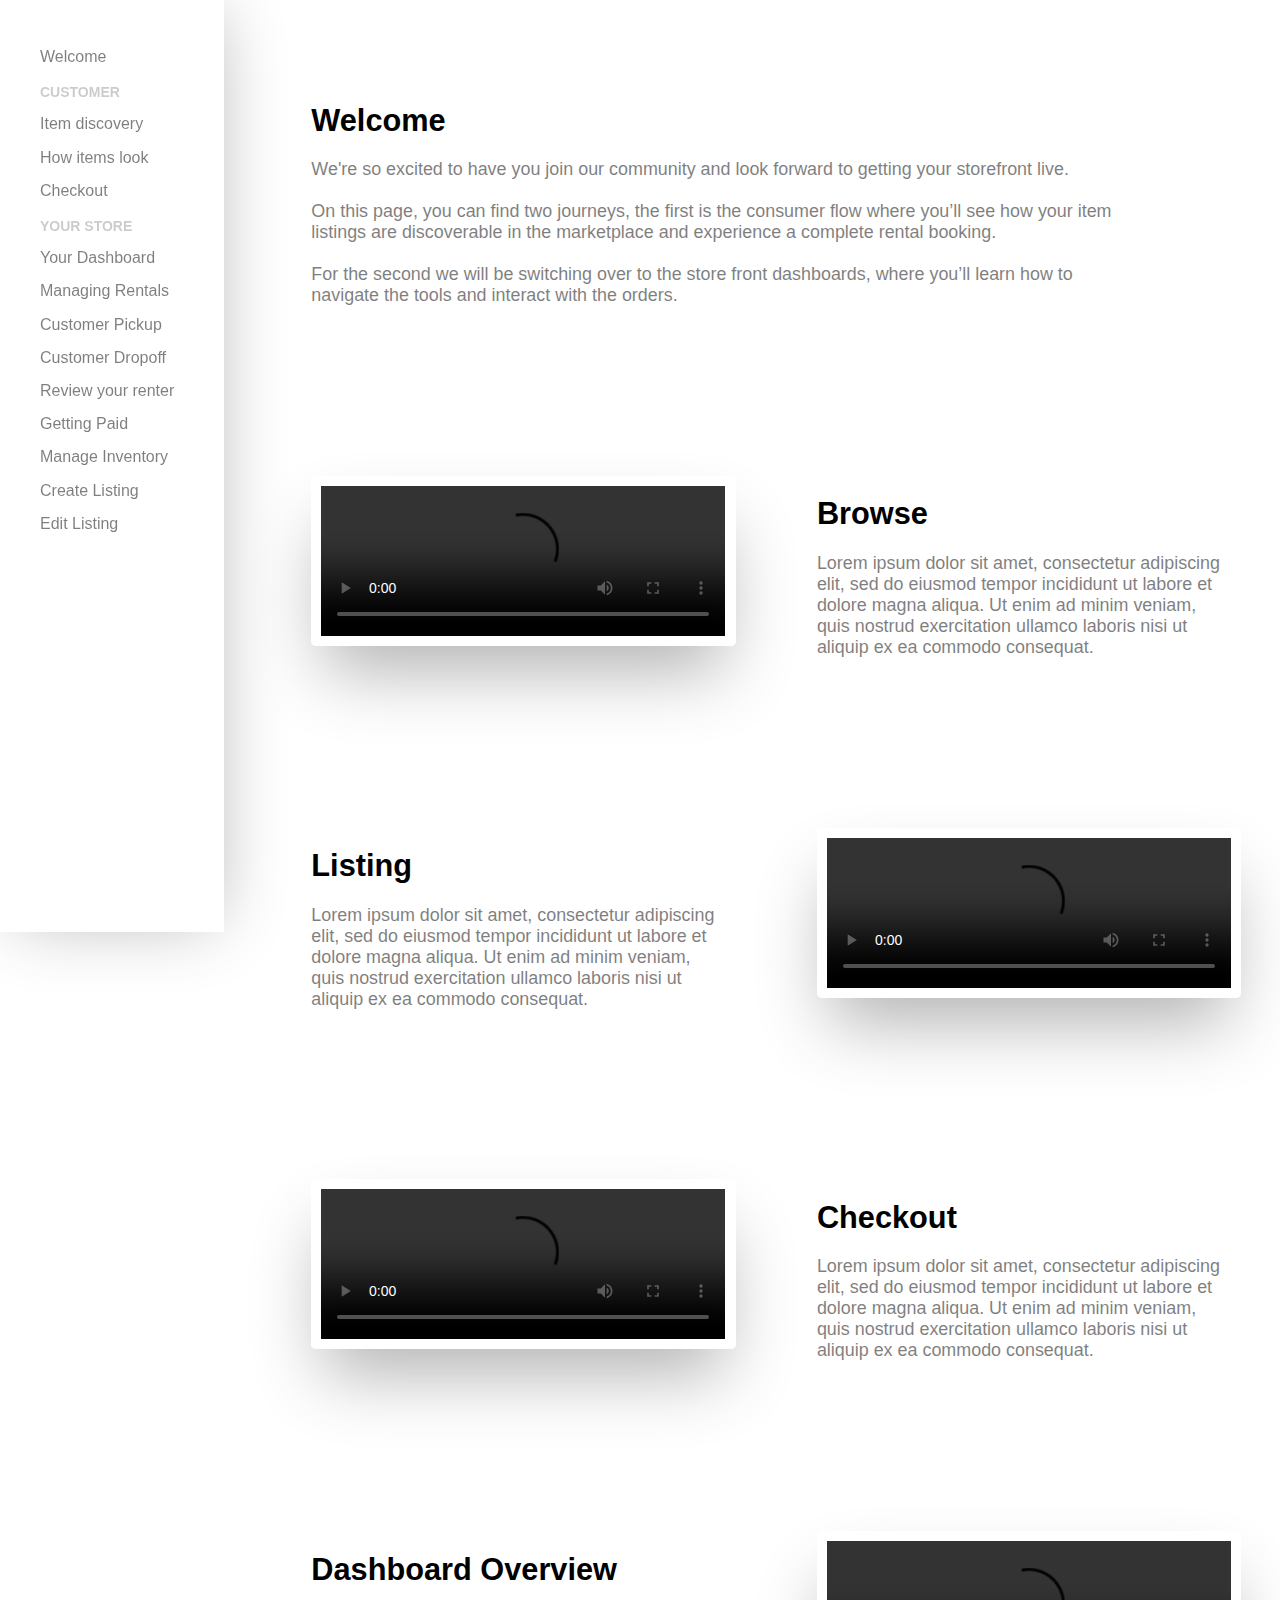
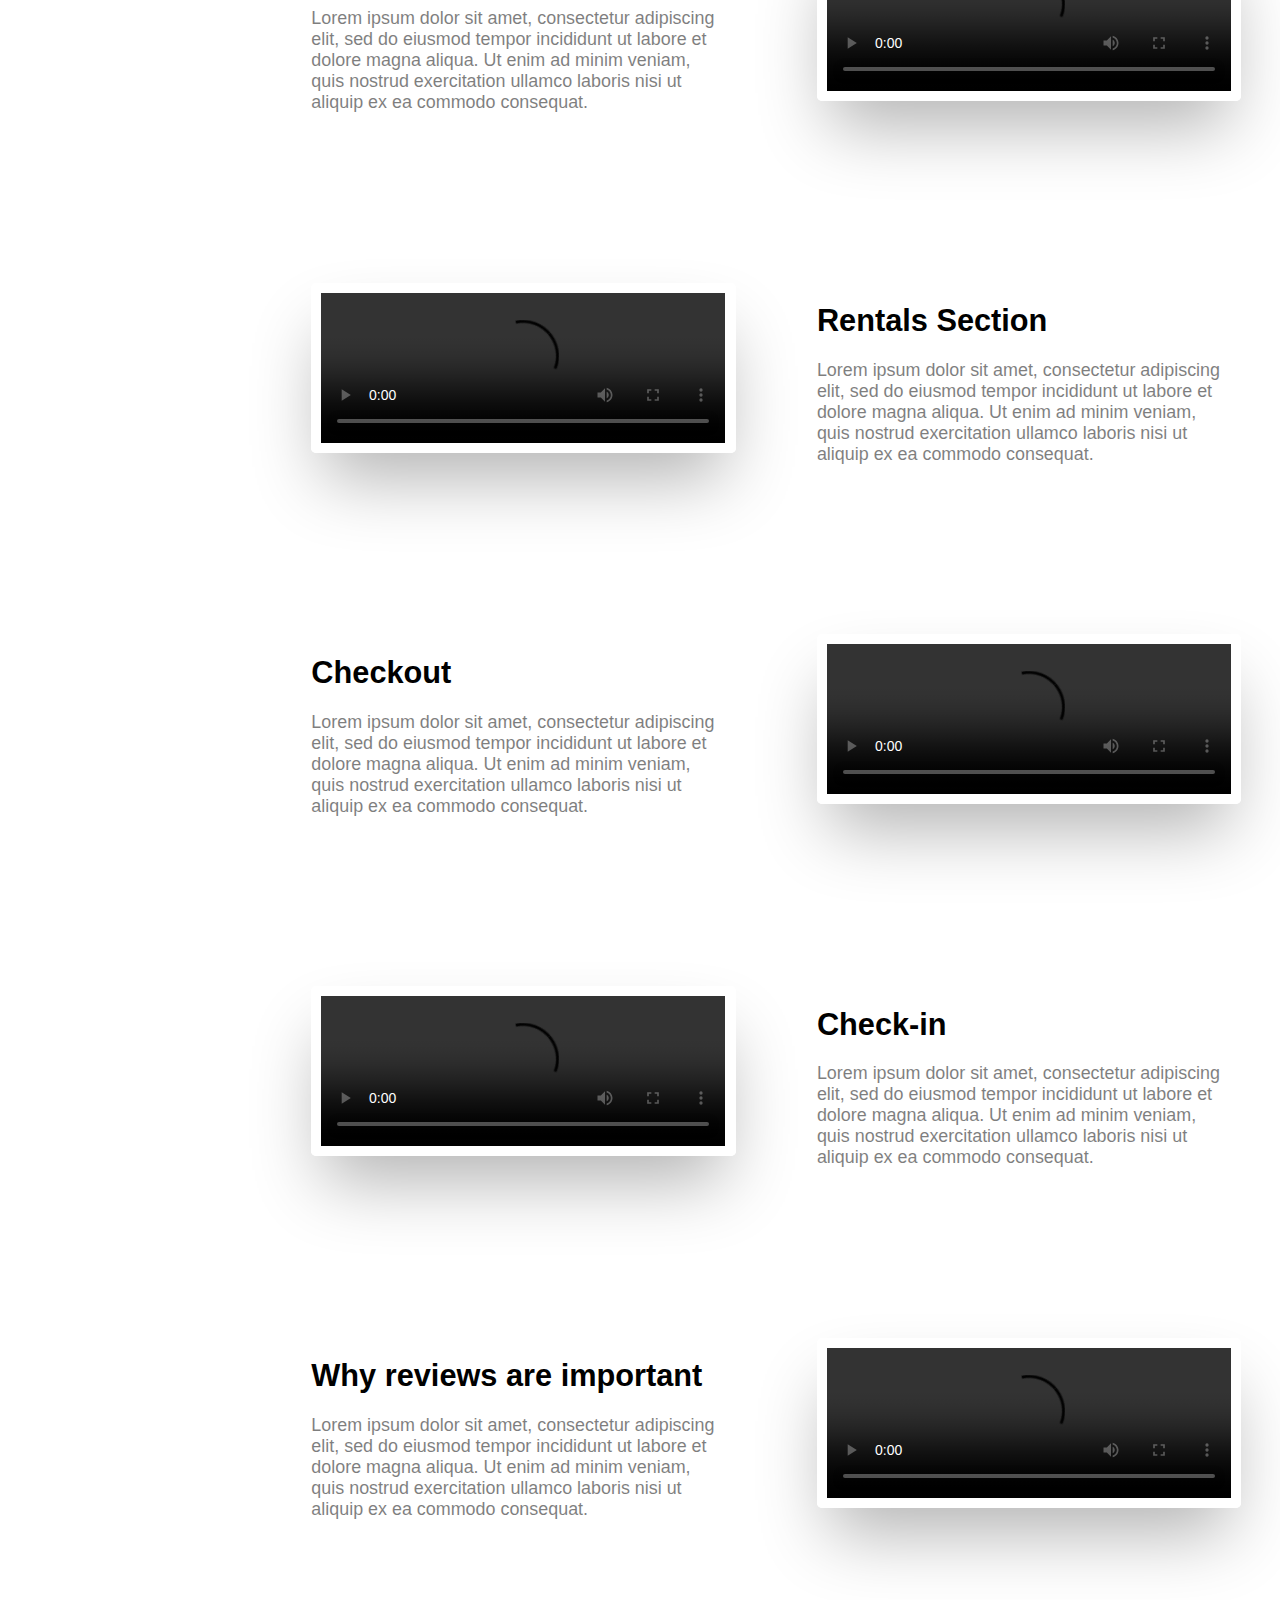
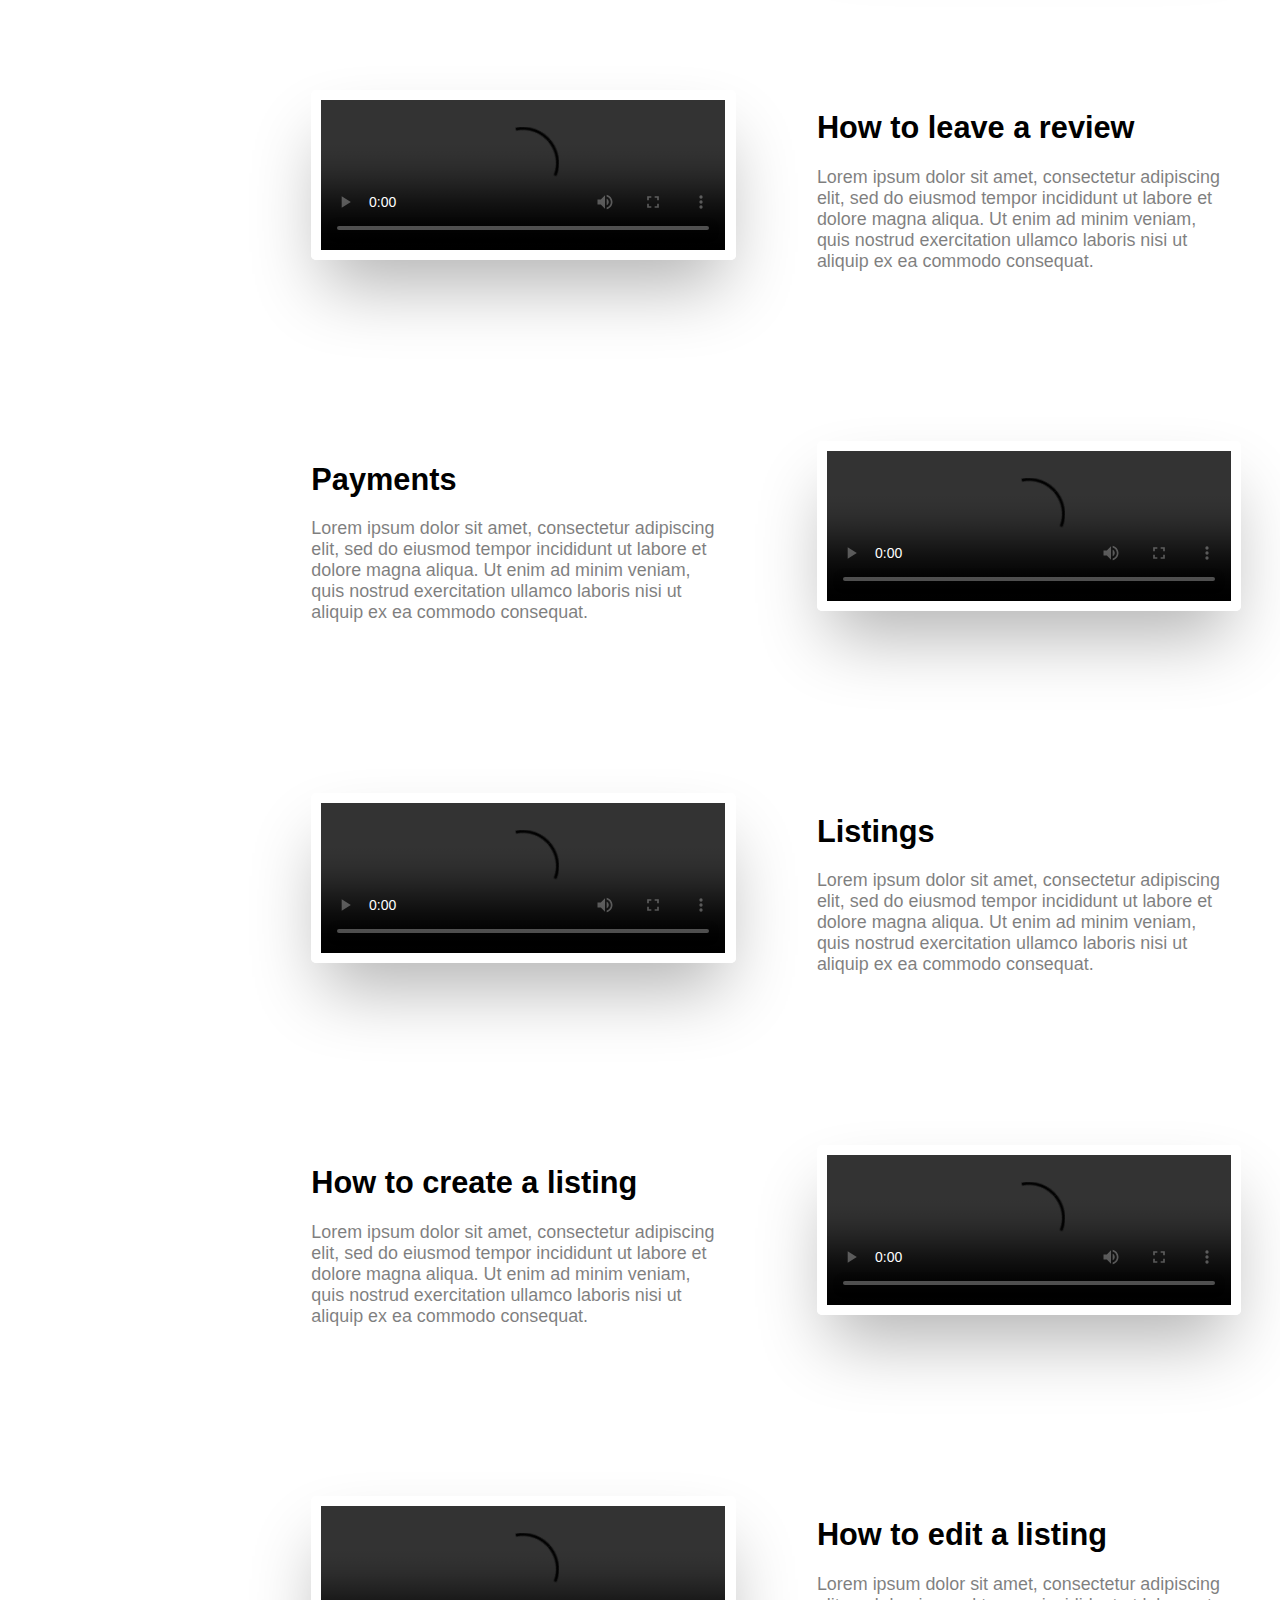
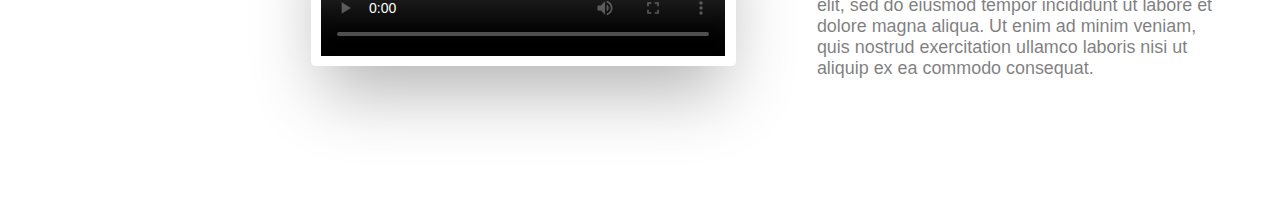
==== index.html @ 2ba0d27d "added welcome page" ====
<!DOCTYPE html>
<html lang="en">

  <head>
    <meta charset="utf-8" />
    <title>Store Front Tutorial</title>
    <link rel="shortcut icon" href="https://raw.githubusercontent.com/vdthatte/embed-styles/master/logo.png" />
    <link rel="stylesheet" type="text/css" href="index.css" />
    <meta
      name="viewport"
      content="width=device-width, initial-scale=1, shrink-to-fit=no"
    />
   </head>

   <body>
<!--       <div class="header">      
        <div className="logoDiv">
          <center>
          <svg width="32" height="32" xmlns="http://www.w3.org/2000/svg">
            <path d="M30.291 8.8l.005.01C31.471 11.032 32 13.303 32 16c0 8.836-7.163 16-16 16S0 24.836 0 16 7.163 0 16 0c2.896 0 5.097.487 7.425 1.825a1.307 1.307 0 1 1-1.027 2.403c-.001.003.027.01.026.012A13.447 13.447 0 0 0 16 2.612C8.606 2.612 2.612 8.606 2.612 16S8.606 29.388 16 29.388 29.388 23.394 29.388 16c0-2.144-.5-4.153-1.395-5.95l-.007-.015a1.308 1.308 0 0 1 2.26-1.31c.013.026.03.048.045.075zm-6.605-.15c.346.346.313.852.313 1.283v12.785c0 .077-.008.152-.022.225l-.004.028a1.272 1.272 0 0 1-.157.4 1.292 1.292 0 0 1-.148.2c-.015.018-.027.037-.044.054-.016.017-.036.029-.053.044a1.289 1.289 0 0 1-.601.305l-.028.004a1.291 1.291 0 0 1-.226.022h-.001a1.28 1.28 0 0 1-.233-.022l-.016-.003a1.261 1.261 0 0 1-.21-.062l-.034-.012a1.271 1.271 0 0 1-.182-.096c-.016-.01-.032-.018-.047-.029a1.296 1.296 0 0 1-.161-.131c-.008-.008-.016-.012-.024-.02l-11.24-11.24v9.994c0 .707-.577 1.285-1.284 1.285A1.288 1.288 0 0 1 8 22.379V9.281c0-.076.008-.151.021-.224l.005-.028a1.254 1.254 0 0 1 .157-.4 1.233 1.233 0 0 1 .147-.2c.016-.018.028-.037.045-.054.016-.017.036-.029.053-.044a1.353 1.353 0 0 1 .34-.22c.022-.011.046-.02.07-.029a1.29 1.29 0 0 1 .191-.056l.028-.004a1.258 1.258 0 0 1 .46 0l.016.003c.073.014.143.036.21.062l.034.012c.064.027.124.06.182.096l.047.028a1.3 1.3 0 0 1 .161.132c.008.008.016.012.024.02l5.977 5.977 5.701-5.703c.5-.499 1.317-.499 1.817 0zm4.047-3.05a1.333 1.333 0 1 1-2.666 0 1.333 1.333 0 0 1 2.666 0zm-6.4 14.133V12.8l-3.2 3.467 3.2 3.466z" fill="#32393D" fill-rule="evenodd"></path>
          </svg>
          </center>
        </div>
      </div> -->
      <div class="tutorial">
      <div class="right-section">

        <section id="0">
          <div class="flex-grid">
            <div class="col1">
              <h1 class="heading-2">Welcome</h1>
              <p class="paragraph-1">
                We're so excited to have you join our community and look forward to getting your storefront live.<br/><br/>

                On this page, you can find two journeys, the first is the consumer flow where you’ll see how your item listings are discoverable in the marketplace and experience a complete rental booking.<br/><br/>

                For the second we will be switching over to the store front dashboards, where you’ll learn how to navigate the tools and interact with the orders.
              </p>
            </div>
          </div>
        </section>
    
        <section id="1">
          <div class="flex-grid">
            <div class="col">
              <video width="400" class="video" controls="">
                <source src="v2/Browse.mp4" type="video/mp4" play>
                Your browser does not support HTML5 video.
              </video>
            </div>
            <div class="col">
              <h1 class="heading-2">Browse</h1>
              <p class="paragraph-1">Lorem ipsum dolor sit amet, consectetur adipiscing elit, sed do eiusmod tempor incididunt ut labore et dolore magna aliqua. Ut enim ad minim veniam, quis nostrud exercitation ullamco laboris nisi ut aliquip ex ea commodo consequat. </p>
            </div>
          </div>
        </section>


        <section id="2">
        <div class="flex-grid">
          <div class="col">
            <h1 class="heading-2">Listing</h1>
            <p class="paragraph-1">Lorem ipsum dolor sit amet, consectetur adipiscing elit, sed do eiusmod tempor incididunt ut labore et dolore magna aliqua. Ut enim ad minim veniam, quis nostrud exercitation ullamco laboris nisi ut aliquip ex ea commodo consequat. </p>
          </div>
          <div class="col">
            <video width="400" class="video" controls="">
              <source src="v2/Listing(Consumer).mp4" type="video/mp4" play>
              Your browser does not support HTML5 video.
            </video>
          </div>
        </div>
      </section>


      <section id="3">
        <div class="flex-grid">
          <div class="col">
            <video width="400" class="video" controls="">
              <source src="v2/Checkout(Consumer).mp4" type="video/mp4" play>
              Your browser does not support HTML5 video.
            </video>
          </div>
          <div class="col">
            <h1 class="heading-2">Checkout</h1>
            <p class="paragraph-1">Lorem ipsum dolor sit amet, consectetur adipiscing elit, sed do eiusmod tempor incididunt ut labore et dolore magna aliqua. Ut enim ad minim veniam, quis nostrud exercitation ullamco laboris nisi ut aliquip ex ea commodo consequat. </p>
          </div>
        </div>
      </section>


      <section id="4">
        <div class="flex-grid">
          <div class="col">
            <h1 class="heading-2">Dashboard Overview</h1>
            <p class="paragraph-1">Lorem ipsum dolor sit amet, consectetur adipiscing elit, sed do eiusmod tempor incididunt ut labore et dolore magna aliqua. Ut enim ad minim veniam, quis nostrud exercitation ullamco laboris nisi ut aliquip ex ea commodo consequat. </p>
          </div>
          <div class="col">
            <video width="400" class="video" controls="">
              <source src="v2/dashboard.mp4" type="video/mp4" play>
              Your browser does not support HTML5 video.
            </video>
          </div>
        </div>
      </section>


      <section id="5">
        <div class="flex-grid">
          <div class="col">
            <video width="400" class="video" controls="">
              <source src="v2/Rentals.mp4" type="video/mp4">
              Your browser does not support HTML5 video.
            </video>
          </div>
          <div class="col">
            <h1 class="heading-2">Rentals Section</h1>
            <p class="paragraph-1">Lorem ipsum dolor sit amet, consectetur adipiscing elit, sed do eiusmod tempor incididunt ut labore et dolore magna aliqua. Ut enim ad minim veniam, quis nostrud exercitation ullamco laboris nisi ut aliquip ex ea commodo consequat. </p>
          </div>
        </div>
      </section>

      <section id="6">
        <div class="flex-grid">
          <div class="col">
            <h1 class="heading-2">Checkout</h1>
            <p class="paragraph-1">Lorem ipsum dolor sit amet, consectetur adipiscing elit, sed do eiusmod tempor incididunt ut labore et dolore magna aliqua. Ut enim ad minim veniam, quis nostrud exercitation ullamco laboris nisi ut aliquip ex ea commodo consequat. </p>
          </div>
          <div class="col">
            <video width="400" class="video" controls="">
              <source src="v2/Checkout.mp4" type="video/mp4">
              Your browser does not support HTML5 video.
            </video>
          </div>
        </div>
      </section>

      <section id="7">
        <div class="flex-grid">
          <div class="col">
            <video width="400" class="video" controls="">
              <source src="v2/Checkin.mp4" type="video/mp4">
              Your browser does not support HTML5 video.
            </video>
          </div>
          <div class="col">
            <h1 class="heading-2">Check-in</h1>
            <p class="paragraph-1">Lorem ipsum dolor sit amet, consectetur adipiscing elit, sed do eiusmod tempor incididunt ut labore et dolore magna aliqua. Ut enim ad minim veniam, quis nostrud exercitation ullamco laboris nisi ut aliquip ex ea commodo consequat. </p>
          </div>
        </div>
      </section>

      <section id="8">
        <div class="flex-grid">
          <div class="col">
            <h1 class="heading-2">Why reviews are important</h1>
            <p class="paragraph-1">Lorem ipsum dolor sit amet, consectetur adipiscing elit, sed do eiusmod tempor incididunt ut labore et dolore magna aliqua. Ut enim ad minim veniam, quis nostrud exercitation ullamco laboris nisi ut aliquip ex ea commodo consequat. </p>
          </div>
          <div class="col">
            <video width="400" class="video" controls="">
              <source src="v2/Reviews(overview).mp4" type="video/mp4">
              Your browser does not support HTML5 video.
            </video>
          </div>
        </div>
      </section>

      <section id="9">
        <div class="flex-grid">
          <div class="col">
            <video width="400" class="video" controls="">
              <source src="v2/Review(Howto).mp4" type="video/mp4">
              Your browser does not support HTML5 video.
            </video>
          </div>
          <div class="col">
            <h1 class="heading-2">How to leave a review</h1>
            <p class="paragraph-1">Lorem ipsum dolor sit amet, consectetur adipiscing elit, sed do eiusmod tempor incididunt ut labore et dolore magna aliqua. Ut enim ad minim veniam, quis nostrud exercitation ullamco laboris nisi ut aliquip ex ea commodo consequat. </p>
          </div>
        </div> 
      </section>

      <section id="10">
        <div class="flex-grid">
          <div class="col">
            <h1 class="heading-2">Payments</h1>
            <p class="paragraph-1">Lorem ipsum dolor sit amet, consectetur adipiscing elit, sed do eiusmod tempor incididunt ut labore et dolore magna aliqua. Ut enim ad minim veniam, quis nostrud exercitation ullamco laboris nisi ut aliquip ex ea commodo consequat. </p>
          </div>
          <div class="col">
            <video width="400" class="video" controls="">
              <source src="v2/Payments.mp4" type="video/mp4">
              Your browser does not support HTML5 video.
            </video>
          </div>
        </div>   
      </section>             

      <section id="11">
        <div class="flex-grid">
          <div class="col">
            <video width="400" class="video" controls="">
              <source src="v2/Listing.mp4" type="video/mp4">
              Your browser does not support HTML5 video.
            </video>
          </div>
          <div class="col">
            <h1 class="heading-2">Listings</h1>
            <p class="paragraph-1">Lorem ipsum dolor sit amet, consectetur adipiscing elit, sed do eiusmod tempor incididunt ut labore et dolore magna aliqua. Ut enim ad minim veniam, quis nostrud exercitation ullamco laboris nisi ut aliquip ex ea commodo consequat. </p>
          </div>
        </div> 
      </section>               

      <section id="12">
        <div class="flex-grid">
          <div class="col">
            <h1 class="heading-2">How to create a listing</h1>
            <p class="paragraph-1">Lorem ipsum dolor sit amet, consectetur adipiscing elit, sed do eiusmod tempor incididunt ut labore et dolore magna aliqua. Ut enim ad minim veniam, quis nostrud exercitation ullamco laboris nisi ut aliquip ex ea commodo consequat. </p>
          </div>
          <div class="col">
            <video width="400" class="video" controls="">
              <source src="v2/CreateListing.mp4" type="video/mp4">
              Your browser does not support HTML5 video.
            </video>
          </div>
        </div>
      </section>                

      <section id="13">
        <div class="flex-grid">
          <div class="col">
            <video width="400" class="video" controls="">
              <source src="v2/EditListing.mp4" type="video/mp4">
              Your browser does not support HTML5 video.
            </video>
          </div>
          <div class="col">
            <h1 class="heading-2">How to edit a listing</h1>
            <p class="paragraph-1">Lorem ipsum dolor sit amet, consectetur adipiscing elit, sed do eiusmod tempor incididunt ut labore et dolore magna aliqua. Ut enim ad minim veniam, quis nostrud exercitation ullamco laboris nisi ut aliquip ex ea commodo consequat. </p>
          </div>
        </div>
      </section>                


      </div>
      </div>

      <div class="left-menu">
        <center>

        </center>
        
        <ul>
          <li class="nav-li"><a class="step-link" href="#0">Welcome</a></li>
          <li class="separator-li">CUSTOMER</li>
          <li class="nav-li"><a class="step-link" href="#1">Item discovery</a></li>
          <li class="nav-li"><a class="step-link" href="#2">How items look</a></li>
          <li class="nav-li"><a class="step-link" href="#3">Checkout</a></li>
          <li class="separator-li">YOUR STORE</li>
          <li class="nav-li"><a class="step-link" href="#4">Your Dashboard</a></li>
          <li class="nav-li"><a class="step-link" href="#5">Managing Rentals</a></li>
          <li class="nav-li"><a class="step-link" href="#6">Customer Pickup</a></li>
          <li class="nav-li"><a class="step-link" href="#7">Customer Dropoff</a></li>
          <li class="nav-li"><a class="step-link" href="#8">Review your renter</a></li>
          <li class="nav-li"><a class="step-link" href="#10">Getting Paid</a></li>
          <li class="nav-li"><a class="step-link" href="#11">Manage Inventory</a></li>
          <li class="nav-li"><a class="step-link" href="#12">Create Listing</a></li>
          <li class="nav-li"><a class="step-link" href="#13">Edit Listing</a></li>
        </ul>
        
      </div>



   </body>
</html>
---- index.css ----
body{
	font-family: Helvetica, "Trebuchet MS", Verdana, sans-serif;
}

html {
  scroll-behavior: smooth;
}

@media only screen and (min-width: 800px) {

	.heading-main{
		padding-top: 2%;
		padding-bottom: 3%;
		font-size: 4vw;
	}

	.active{
		color: red;
	}

	.heading-1{
		padding-top: 5%;
		padding-right: 2.5%;
		padding-left: 2.5%;
		font-size: 2vw;
		text-decoration: none;
		font-weight: 700;
		color: #CECECE;
	}

	.heading-1-active{
		padding-top: 5%;
		padding-right: 2.5%;
		padding-left: 2.5%;
		font-size: 2vw;
		text-decoration: none;
		font-weight: 700;
		color: #FF5E5E;
	}

	.heading-2{
		font-size: 2.4vw;
	}

	.step-heading{
		padding-top: 2%;
		font-size: 1.2vw;
		opacity: 0.3;
		font-weight: 700;
	}

	.paragraph-1{
		font-size: 1.4vw;
		font-weight: 400;
		opacity: 0.5;
	}

	.flex-grid{
		display: flex;
	  	flex-wrap: nowrap;
	  	padding-top: 5%;
	  	padding-bottom: 10%;
	}

	.col{
		width: 40%;
		padding-left: 5%;
		padding-right: 5%;
	}


	.col1{
		width: 80%;
		padding-left: 5%;
		padding-right: 5%;
	}

	.video{
		width: 100%; 
		border-radius: 5px;
		box-shadow: 0 37.125px 70px -12.125px rgba(0,0,0,0.3);
		border-style: solid;
		border-color: white;
		border-width: 10px;
		outline: none;
	}

	.left-menu{
		position: fixed;
		float: left;
		left: 0;
		top: 0;
		background-color: #fff;
		padding-right: 2.5%;
		padding-left: 0%;
		padding-top: 2.5%;
		height: 100%;
		width: 15%;
		box-shadow: 3px 0 70px -12.125px rgba(0,0,0,0.3);
		overflow-y: scroll;
	}

	.right-section{
		margin-top: 2.5%;
		margin-left: 20%;
	}

	.separator-li{
		list-style-type: none;
		padding-bottom: 10%;
		padding-top: 2%;
		opacity: 0.2;
		font-weight: 800;
		font-size: 14px;
	}

	.nav-li{
		list-style-type: none;
		padding-bottom: 10%;
		opacity: 0.5;
	}


	.step-link{
		text-decoration: none;
		color: #000;
		font-size: 16px;
	}

	.header{
		position: fixed;
		top: 0;
		left: 0;
		width: 100%;
		height: 5%;
		padding-top: 2%;
		background-color: #fff;
		z-index: 999;
	}
}	

@media only screen and (max-width: 800px) {

	.heading-2{
		font-size: 7vw;
	}

	.step-heading{
		padding-top: 2%;
		font-size: 5vw;
		opacity: 0.3;
		font-weight: 700;
	}

	.paragraph-1{
		font-size: 5vw;
		font-weight: 400;
		opacity: 0.5;
	}

	.flex-grid{
	  	padding-top: 5%;
	  	padding-bottom: 10%;
	}

	.video{
		width: 100%; 
		border-radius: 5px;
		border-style: solid;
		border-color: white;
		border-width: 10px;
		outline: 0;
	}
	
}
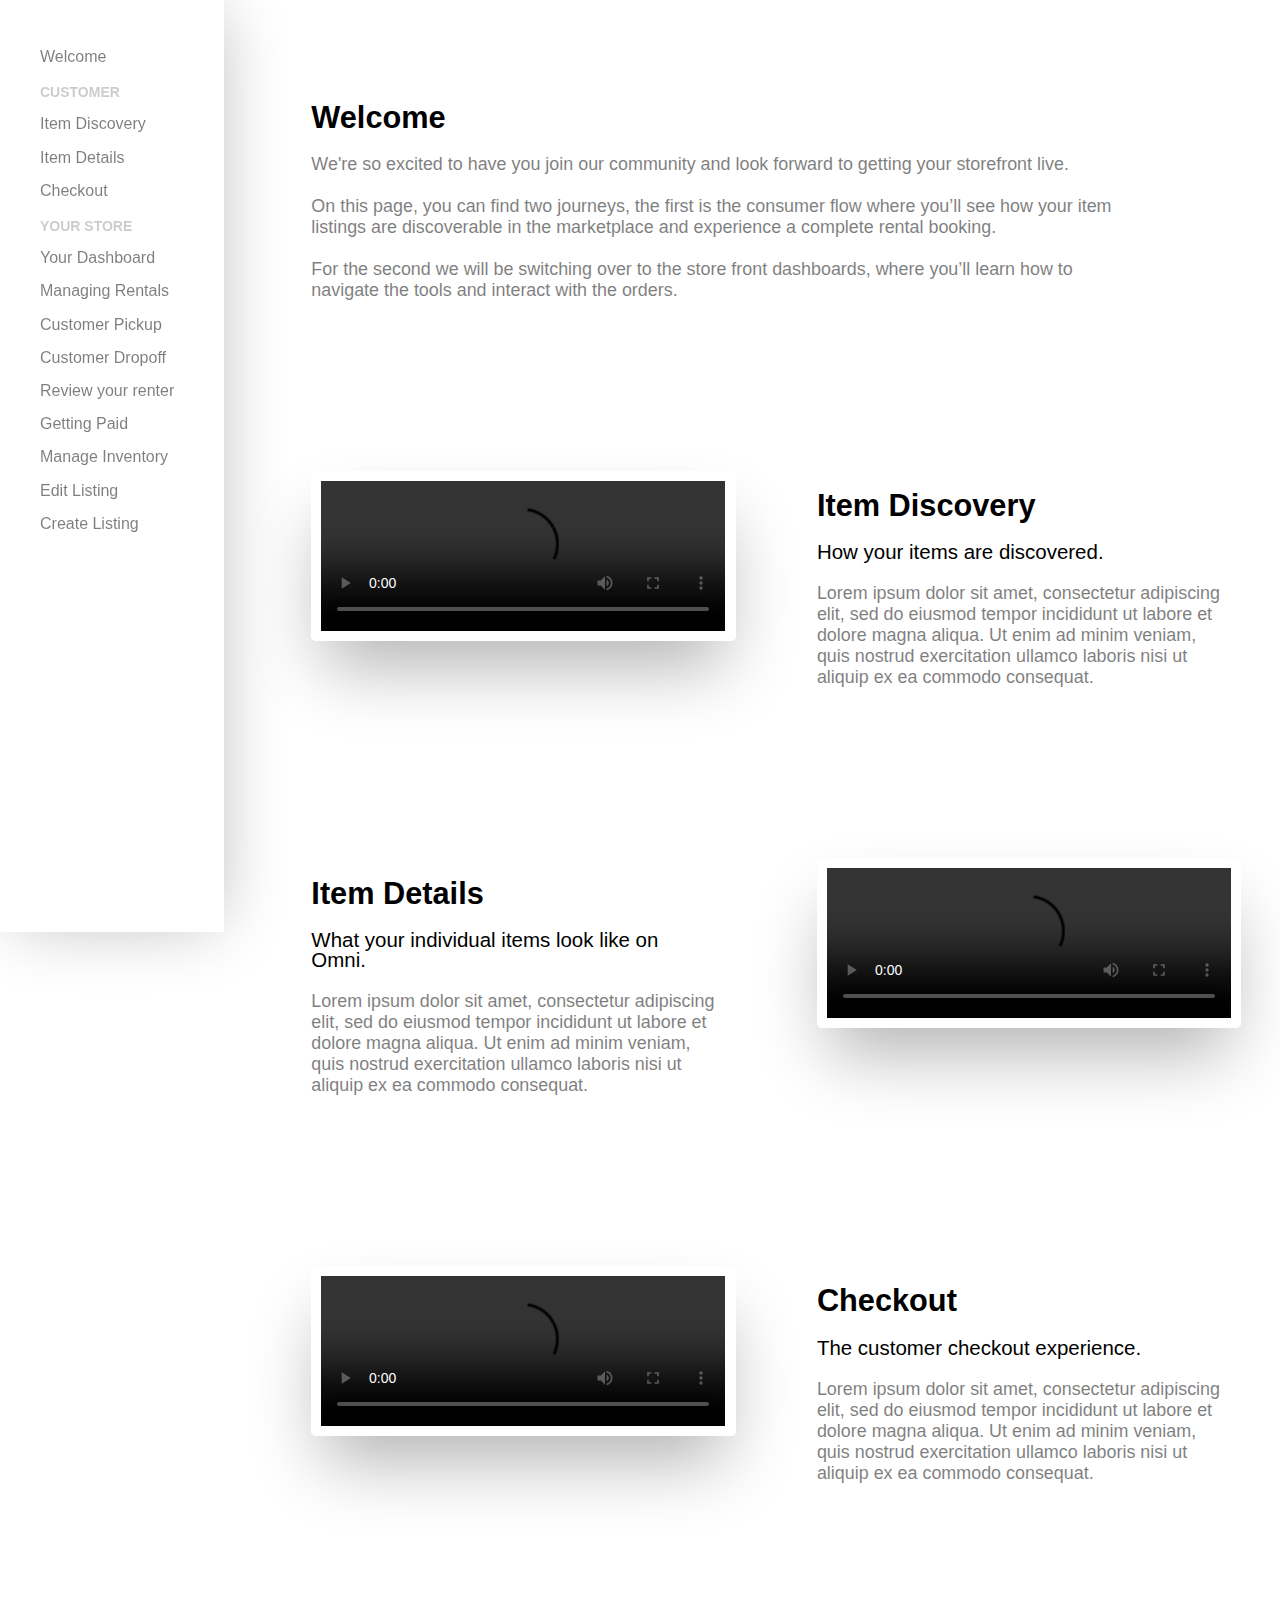
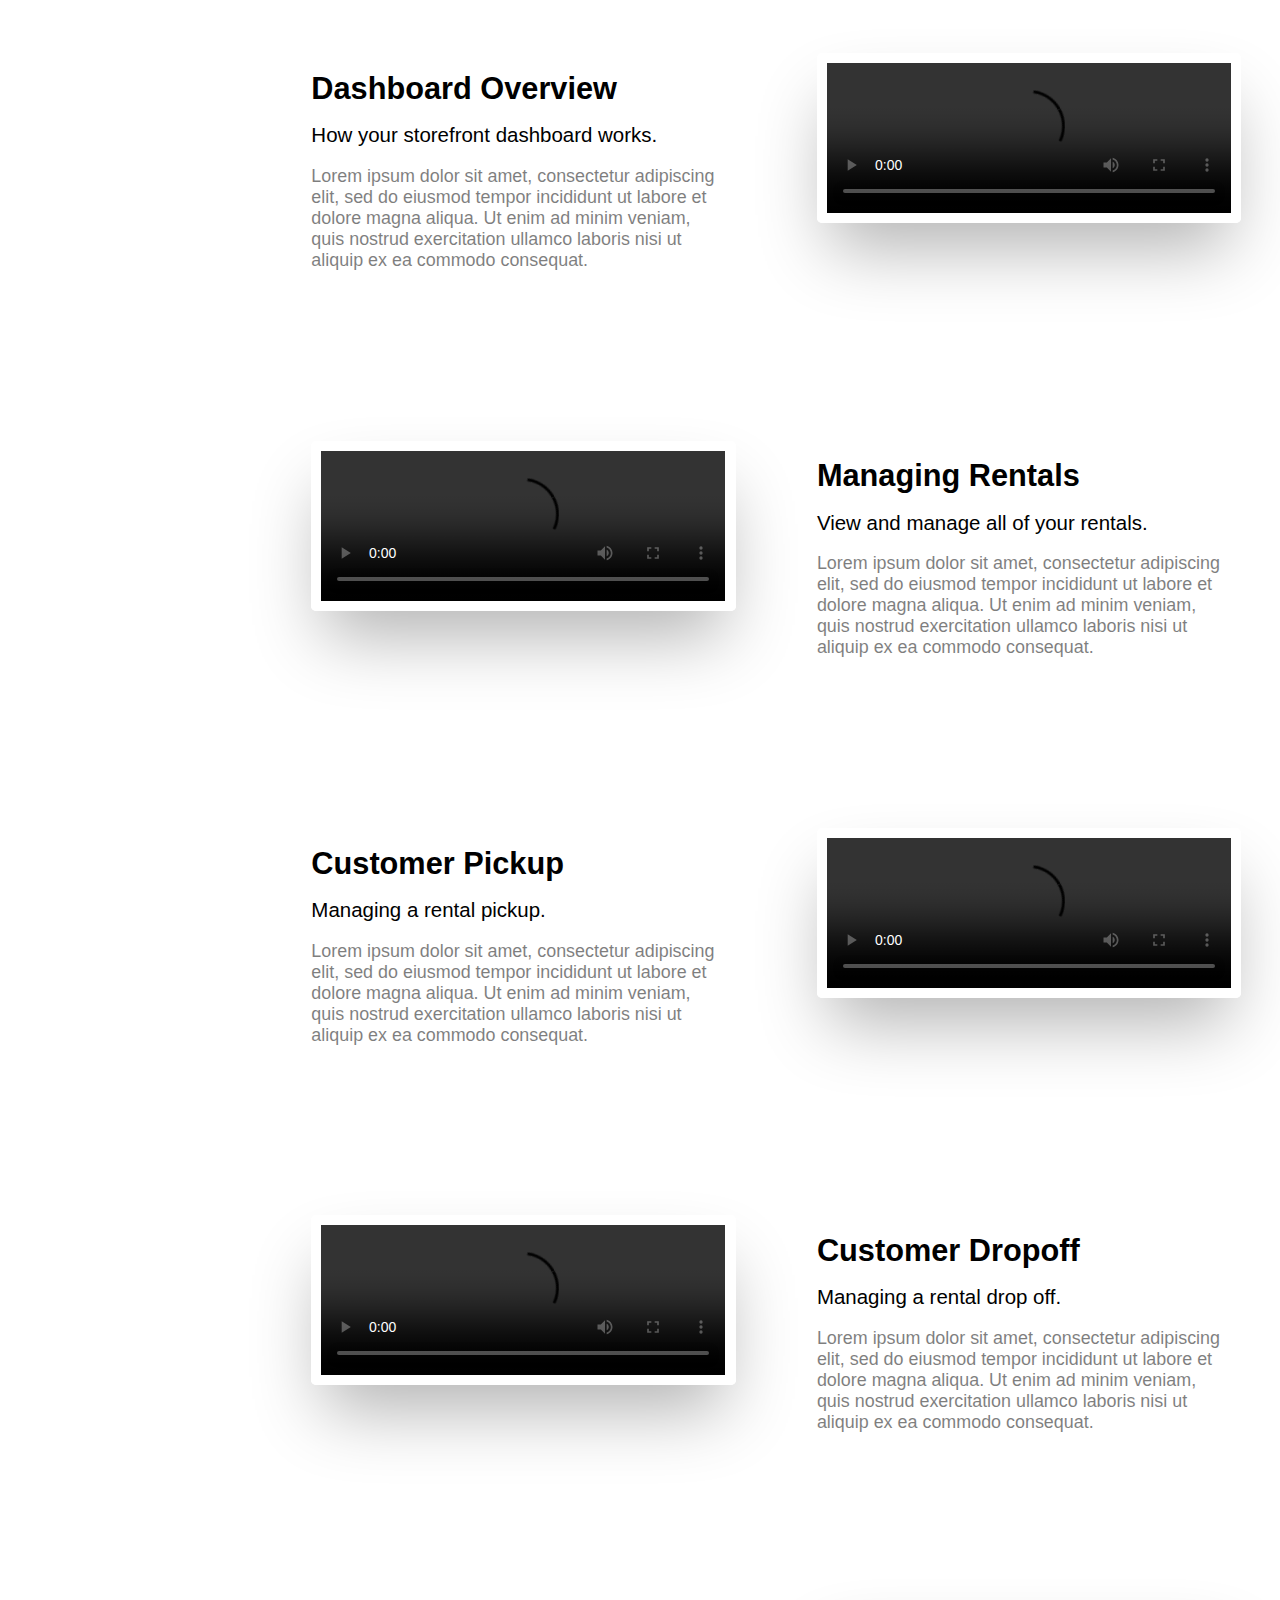
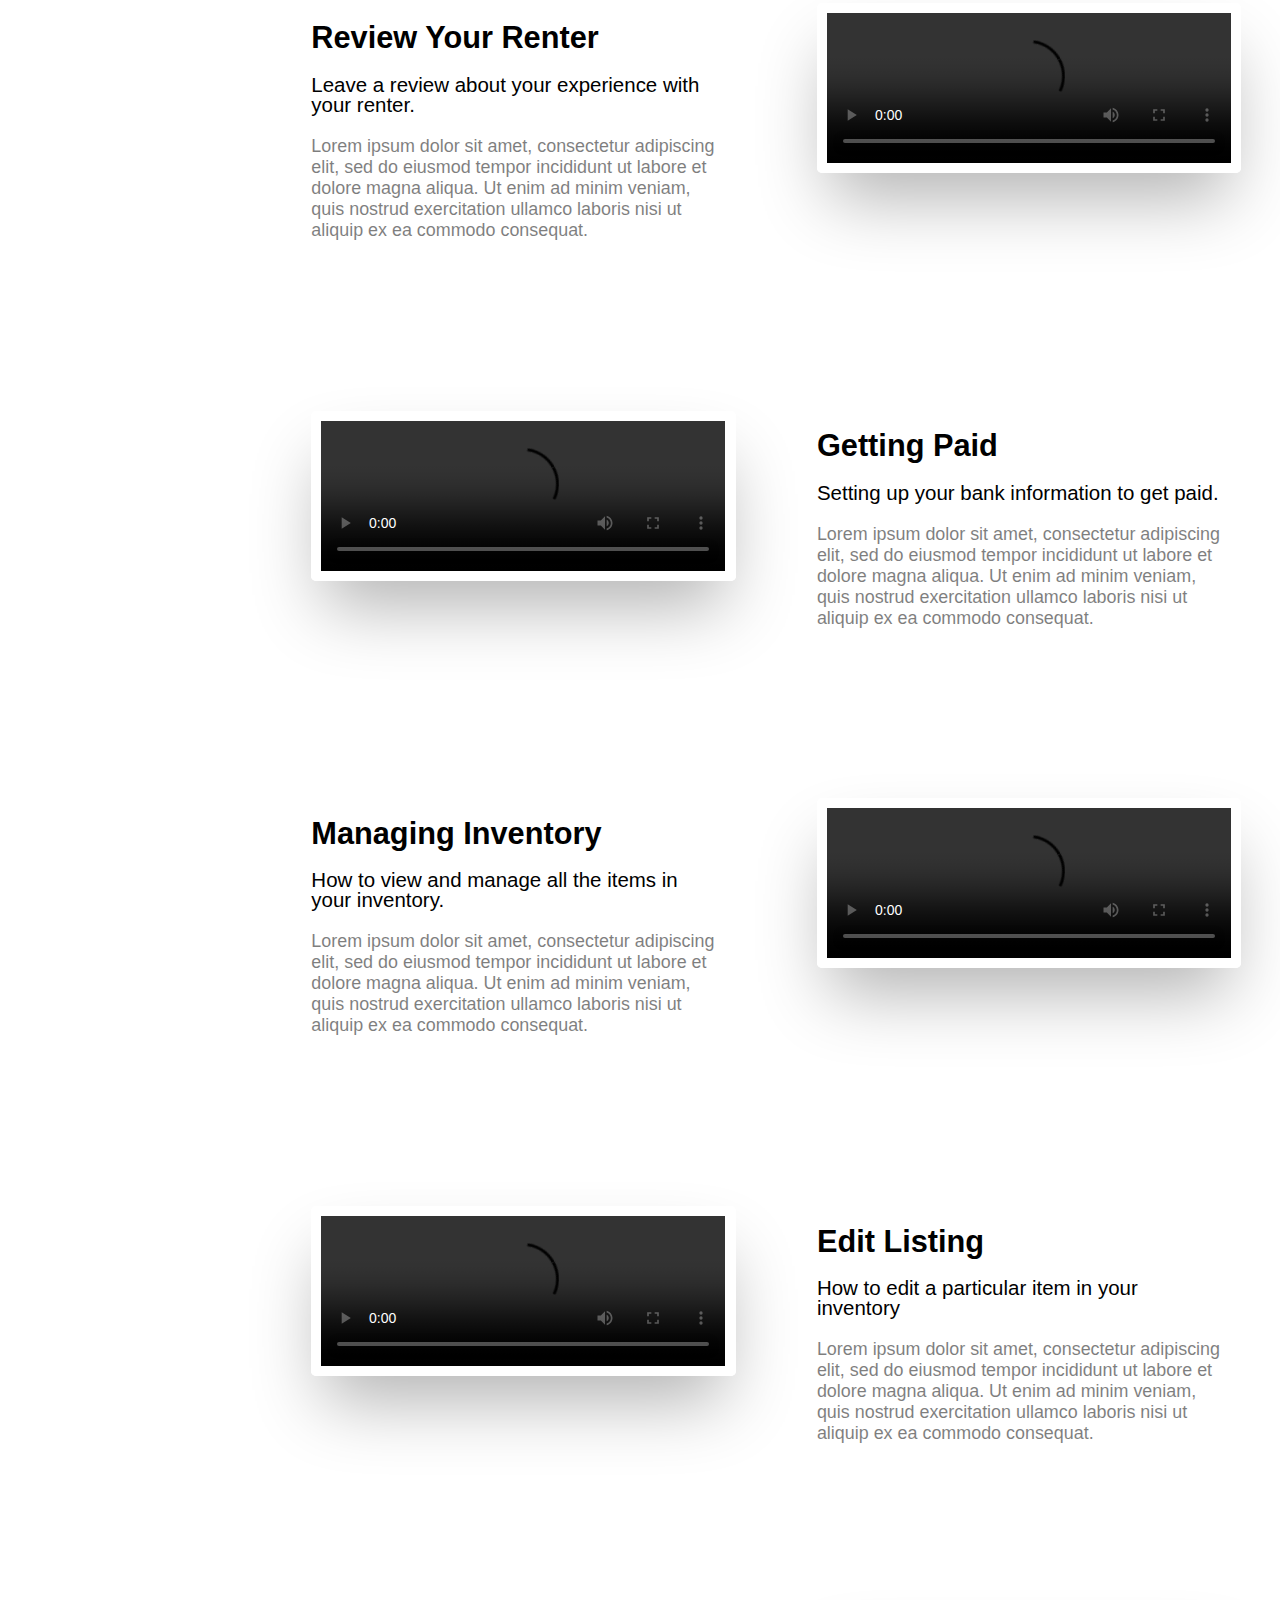
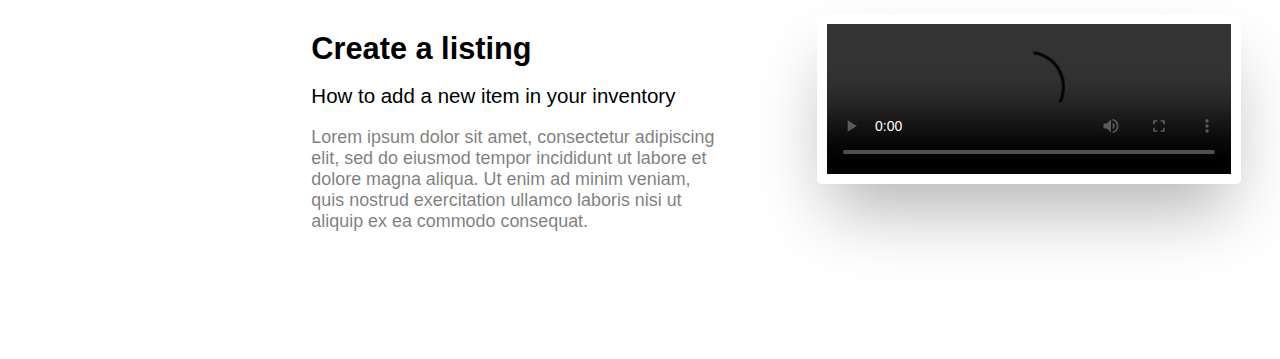
==== commit 08ccc0ec: "update" ====
--- a/index.html
+++ b/index.html
@@ -49,7 +49,8 @@
               </video>
             </div>
             <div class="col">
-              <h1 class="heading-2">Browse</h1>
+              <h1 class="heading-2">Item Discovery</h1>
+              <p class="heading-3">How your items are discovered.</p>
               <p class="paragraph-1">Lorem ipsum dolor sit amet, consectetur adipiscing elit, sed do eiusmod tempor incididunt ut labore et dolore magna aliqua. Ut enim ad minim veniam, quis nostrud exercitation ullamco laboris nisi ut aliquip ex ea commodo consequat. </p>
             </div>
           </div>
@@ -59,7 +60,8 @@
         <section id="2">
         <div class="flex-grid">
           <div class="col">
-            <h1 class="heading-2">Listing</h1>
+            <h1 class="heading-2">Item Details</h1>
+            <p class="heading-3">What your individual items look like on Omni.</p>
             <p class="paragraph-1">Lorem ipsum dolor sit amet, consectetur adipiscing elit, sed do eiusmod tempor incididunt ut labore et dolore magna aliqua. Ut enim ad minim veniam, quis nostrud exercitation ullamco laboris nisi ut aliquip ex ea commodo consequat. </p>
           </div>
           <div class="col">
@@ -82,6 +84,7 @@
           </div>
           <div class="col">
             <h1 class="heading-2">Checkout</h1>
+            <p class="heading-3">The customer checkout experience.</p>
             <p class="paragraph-1">Lorem ipsum dolor sit amet, consectetur adipiscing elit, sed do eiusmod tempor incididunt ut labore et dolore magna aliqua. Ut enim ad minim veniam, quis nostrud exercitation ullamco laboris nisi ut aliquip ex ea commodo consequat. </p>
           </div>
         </div>
@@ -92,6 +95,7 @@
         <div class="flex-grid">
           <div class="col">
             <h1 class="heading-2">Dashboard Overview</h1>
+            <p class="heading-3">How your storefront dashboard works.</p>
             <p class="paragraph-1">Lorem ipsum dolor sit amet, consectetur adipiscing elit, sed do eiusmod tempor incididunt ut labore et dolore magna aliqua. Ut enim ad minim veniam, quis nostrud exercitation ullamco laboris nisi ut aliquip ex ea commodo consequat. </p>
           </div>
           <div class="col">
@@ -113,7 +117,8 @@
             </video>
           </div>
           <div class="col">
-            <h1 class="heading-2">Rentals Section</h1>
+            <h1 class="heading-2">Managing Rentals</h1>
+            <p class="heading-3">View and manage all of your rentals.</p>
             <p class="paragraph-1">Lorem ipsum dolor sit amet, consectetur adipiscing elit, sed do eiusmod tempor incididunt ut labore et dolore magna aliqua. Ut enim ad minim veniam, quis nostrud exercitation ullamco laboris nisi ut aliquip ex ea commodo consequat. </p>
           </div>
         </div>
@@ -122,7 +127,8 @@
       <section id="6">
         <div class="flex-grid">
           <div class="col">
-            <h1 class="heading-2">Checkout</h1>
+            <h1 class="heading-2">Customer Pickup</h1>
+            <p class="heading-3">Managing a rental pickup.</p>
             <p class="paragraph-1">Lorem ipsum dolor sit amet, consectetur adipiscing elit, sed do eiusmod tempor incididunt ut labore et dolore magna aliqua. Ut enim ad minim veniam, quis nostrud exercitation ullamco laboris nisi ut aliquip ex ea commodo consequat. </p>
           </div>
           <div class="col">
@@ -143,7 +149,8 @@
             </video>
           </div>
           <div class="col">
-            <h1 class="heading-2">Check-in</h1>
+            <h1 class="heading-2">Customer Dropoff</h1>
+            <p class="heading-3">Managing a rental drop off.</p>
             <p class="paragraph-1">Lorem ipsum dolor sit amet, consectetur adipiscing elit, sed do eiusmod tempor incididunt ut labore et dolore magna aliqua. Ut enim ad minim veniam, quis nostrud exercitation ullamco laboris nisi ut aliquip ex ea commodo consequat. </p>
           </div>
         </div>
@@ -152,7 +159,8 @@
       <section id="8">
         <div class="flex-grid">
           <div class="col">
-            <h1 class="heading-2">Why reviews are important</h1>
+            <h1 class="heading-2">Review Your Renter</h1>
+            <p class="heading-3">Leave a review about your experience with your renter.</p>
             <p class="paragraph-1">Lorem ipsum dolor sit amet, consectetur adipiscing elit, sed do eiusmod tempor incididunt ut labore et dolore magna aliqua. Ut enim ad minim veniam, quis nostrud exercitation ullamco laboris nisi ut aliquip ex ea commodo consequat. </p>
           </div>
           <div class="col">
@@ -164,32 +172,19 @@
         </div>
       </section>
 
-      <section id="9">
-        <div class="flex-grid">
-          <div class="col">
-            <video width="400" class="video" controls="">
-              <source src="v2/Review(Howto).mp4" type="video/mp4">
-              Your browser does not support HTML5 video.
-            </video>
-          </div>
-          <div class="col">
-            <h1 class="heading-2">How to leave a review</h1>
-            <p class="paragraph-1">Lorem ipsum dolor sit amet, consectetur adipiscing elit, sed do eiusmod tempor incididunt ut labore et dolore magna aliqua. Ut enim ad minim veniam, quis nostrud exercitation ullamco laboris nisi ut aliquip ex ea commodo consequat. </p>
-          </div>
-        </div> 
-      </section>
 
       <section id="10">
         <div class="flex-grid">
           <div class="col">
-            <h1 class="heading-2">Payments</h1>
-            <p class="paragraph-1">Lorem ipsum dolor sit amet, consectetur adipiscing elit, sed do eiusmod tempor incididunt ut labore et dolore magna aliqua. Ut enim ad minim veniam, quis nostrud exercitation ullamco laboris nisi ut aliquip ex ea commodo consequat. </p>
-          </div>
-          <div class="col">
             <video width="400" class="video" controls="">
               <source src="v2/Payments.mp4" type="video/mp4">
               Your browser does not support HTML5 video.
             </video>
+          </div>
+          <div class="col">
+            <h1 class="heading-2">Getting Paid</h1>
+            <p class="heading-3">Setting up your bank information to get paid.</p>
+            <p class="paragraph-1">Lorem ipsum dolor sit amet, consectetur adipiscing elit, sed do eiusmod tempor incididunt ut labore et dolore magna aliqua. Ut enim ad minim veniam, quis nostrud exercitation ullamco laboris nisi ut aliquip ex ea commodo consequat. </p>
           </div>
         </div>   
       </section>             
@@ -197,22 +192,40 @@
       <section id="11">
         <div class="flex-grid">
           <div class="col">
+            <h1 class="heading-2">Managing Inventory</h1>
+            <p class="heading-3">How to view and manage all the items in your inventory.</p>
+            <p class="paragraph-1">Lorem ipsum dolor sit amet, consectetur adipiscing elit, sed do eiusmod tempor incididunt ut labore et dolore magna aliqua. Ut enim ad minim veniam, quis nostrud exercitation ullamco laboris nisi ut aliquip ex ea commodo consequat. </p>
+          </div>
+          <div class="col">
             <video width="400" class="video" controls="">
               <source src="v2/Listing.mp4" type="video/mp4">
               Your browser does not support HTML5 video.
             </video>
           </div>
-          <div class="col">
-            <h1 class="heading-2">Listings</h1>
-            <p class="paragraph-1">Lorem ipsum dolor sit amet, consectetur adipiscing elit, sed do eiusmod tempor incididunt ut labore et dolore magna aliqua. Ut enim ad minim veniam, quis nostrud exercitation ullamco laboris nisi ut aliquip ex ea commodo consequat. </p>
-          </div>
         </div> 
-      </section>               
+      </section>   
 
       <section id="12">
         <div class="flex-grid">
           <div class="col">
-            <h1 class="heading-2">How to create a listing</h1>
+            <video width="400" class="video" controls="">
+              <source src="v2/EditListing.mp4" type="video/mp4">
+              Your browser does not support HTML5 video.
+            </video>
+          </div>
+          <div class="col">
+            <h1 class="heading-2">Edit Listing</h1>
+            <p class="heading-3">How to edit a particular item in your inventory</p>
+            <p class="paragraph-1">Lorem ipsum dolor sit amet, consectetur adipiscing elit, sed do eiusmod tempor incididunt ut labore et dolore magna aliqua. Ut enim ad minim veniam, quis nostrud exercitation ullamco laboris nisi ut aliquip ex ea commodo consequat. </p>
+          </div>
+        </div>
+      </section>              
+
+      <section id="13">
+        <div class="flex-grid">
+          <div class="col">
+            <h1 class="heading-2">Create a listing</h1>
+            <p class="heading-3">How to add a new item in your inventory</p>
             <p class="paragraph-1">Lorem ipsum dolor sit amet, consectetur adipiscing elit, sed do eiusmod tempor incididunt ut labore et dolore magna aliqua. Ut enim ad minim veniam, quis nostrud exercitation ullamco laboris nisi ut aliquip ex ea commodo consequat. </p>
           </div>
           <div class="col">
@@ -222,22 +235,7 @@
             </video>
           </div>
         </div>
-      </section>                
-
-      <section id="13">
-        <div class="flex-grid">
-          <div class="col">
-            <video width="400" class="video" controls="">
-              <source src="v2/EditListing.mp4" type="video/mp4">
-              Your browser does not support HTML5 video.
-            </video>
-          </div>
-          <div class="col">
-            <h1 class="heading-2">How to edit a listing</h1>
-            <p class="paragraph-1">Lorem ipsum dolor sit amet, consectetur adipiscing elit, sed do eiusmod tempor incididunt ut labore et dolore magna aliqua. Ut enim ad minim veniam, quis nostrud exercitation ullamco laboris nisi ut aliquip ex ea commodo consequat. </p>
-          </div>
-        </div>
-      </section>                
+      </section>                              
 
 
       </div>
@@ -251,8 +249,8 @@
         <ul>
           <li class="nav-li"><a class="step-link" href="#0">Welcome</a></li>
           <li class="separator-li">CUSTOMER</li>
-          <li class="nav-li"><a class="step-link" href="#1">Item discovery</a></li>
-          <li class="nav-li"><a class="step-link" href="#2">How items look</a></li>
+          <li class="nav-li"><a class="step-link" href="#1">Item Discovery</a></li>
+          <li class="nav-li"><a class="step-link" href="#2">Item Details</a></li>
           <li class="nav-li"><a class="step-link" href="#3">Checkout</a></li>
           <li class="separator-li">YOUR STORE</li>
           <li class="nav-li"><a class="step-link" href="#4">Your Dashboard</a></li>
@@ -262,8 +260,8 @@
           <li class="nav-li"><a class="step-link" href="#8">Review your renter</a></li>
           <li class="nav-li"><a class="step-link" href="#10">Getting Paid</a></li>
           <li class="nav-li"><a class="step-link" href="#11">Manage Inventory</a></li>
+          <li class="nav-li"><a class="step-link" href="#13">Edit Listing</a></li>
           <li class="nav-li"><a class="step-link" href="#12">Create Listing</a></li>
-          <li class="nav-li"><a class="step-link" href="#13">Edit Listing</a></li>
         </ul>
         
       </div>
--- a/index.css
+++ b/index.css
@@ -42,13 +42,13 @@
 
 	.heading-2{
 		font-size: 2.4vw;
+		line-height: 1em;
 	}
 
-	.step-heading{
-		padding-top: 2%;
-		font-size: 1.2vw;
-		opacity: 0.3;
-		font-weight: 700;
+	.heading-3{
+		font-size: 1.6vw;
+		font-weight: 400;
+		line-height: 1em;
 	}
 
 	.paragraph-1{
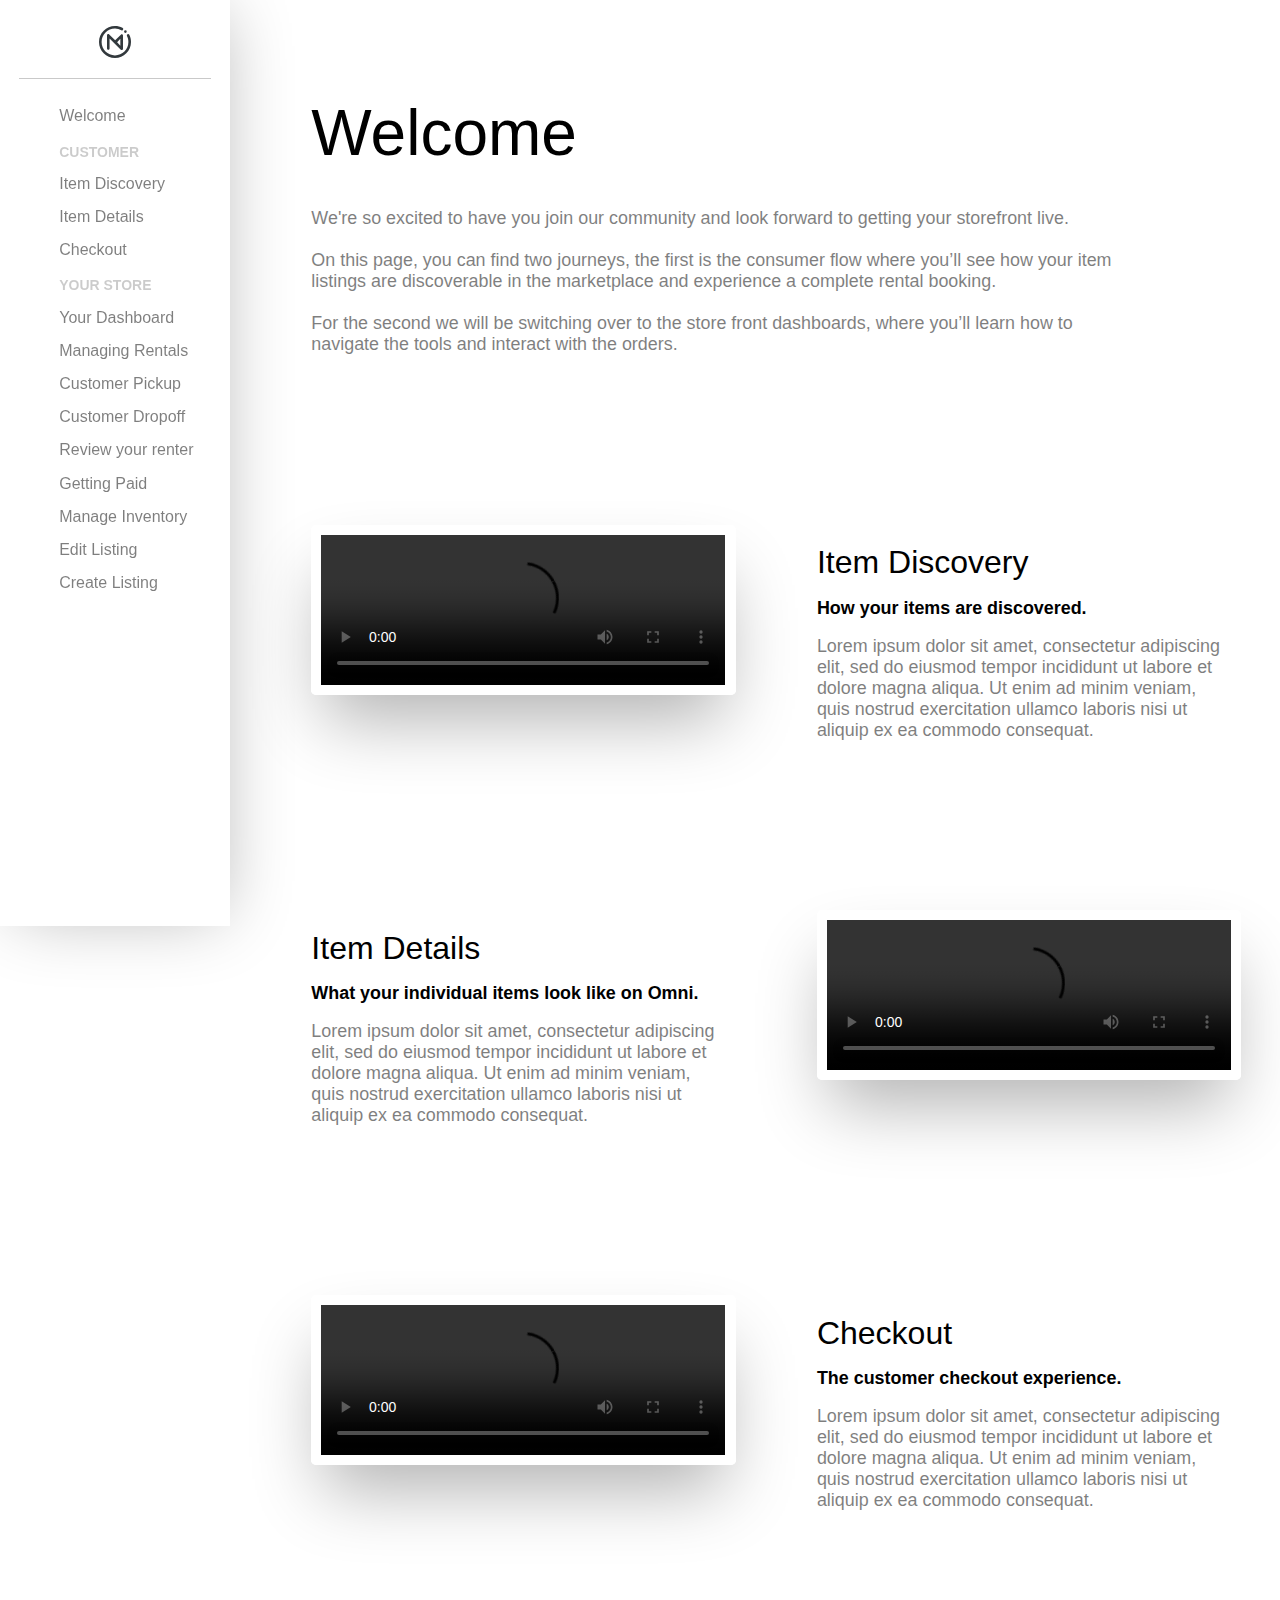
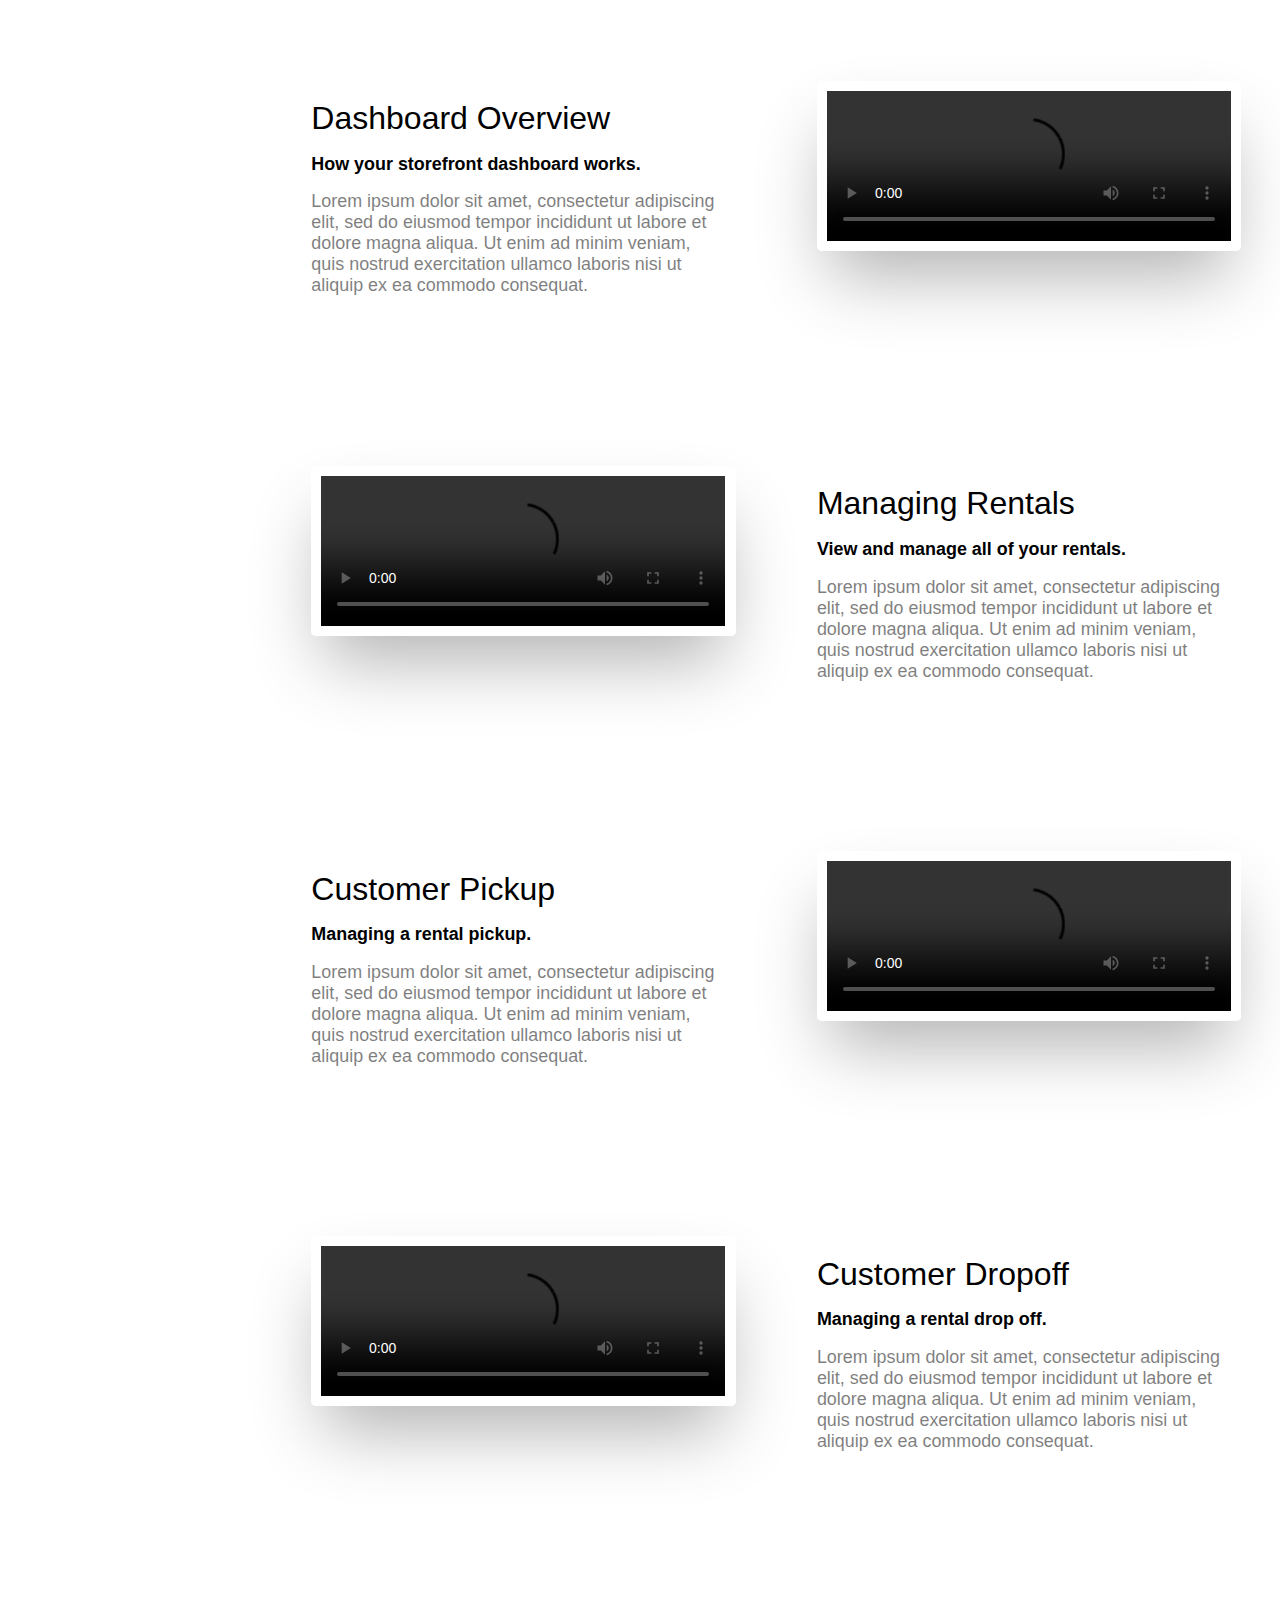
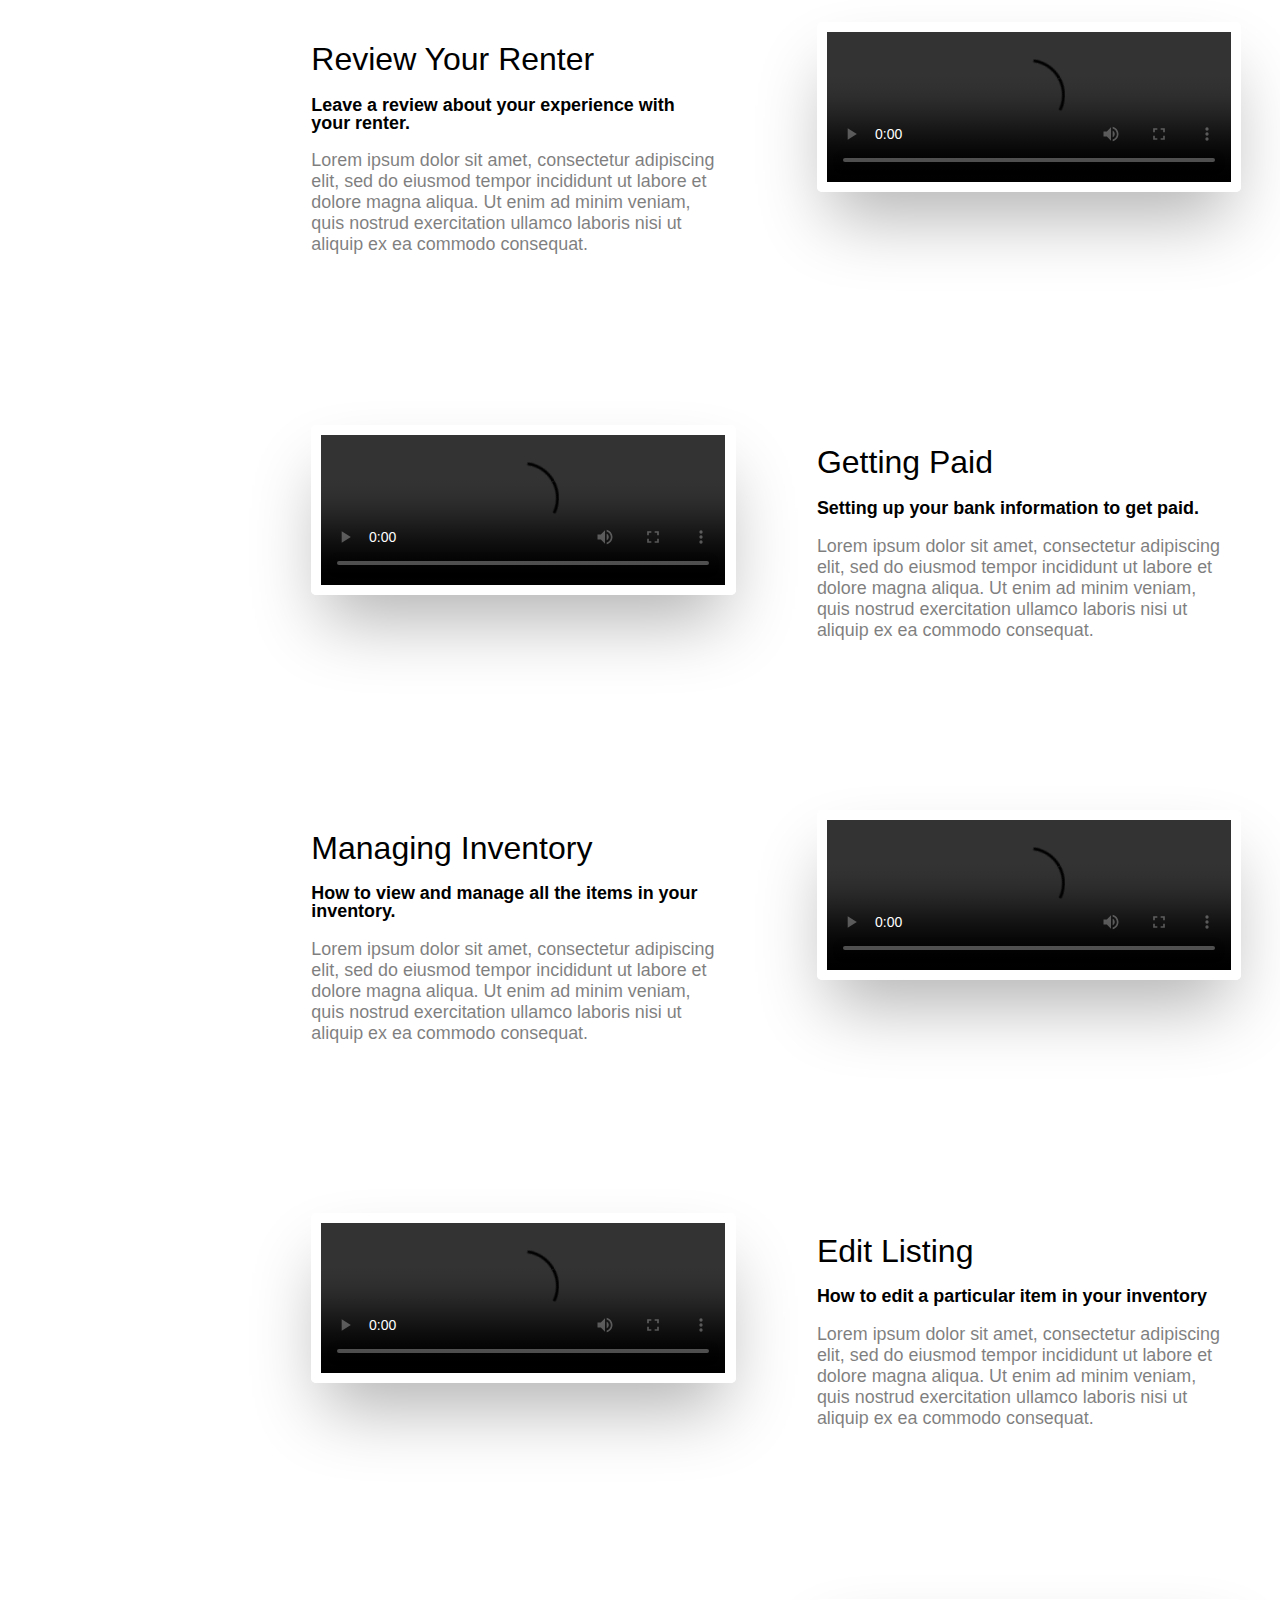
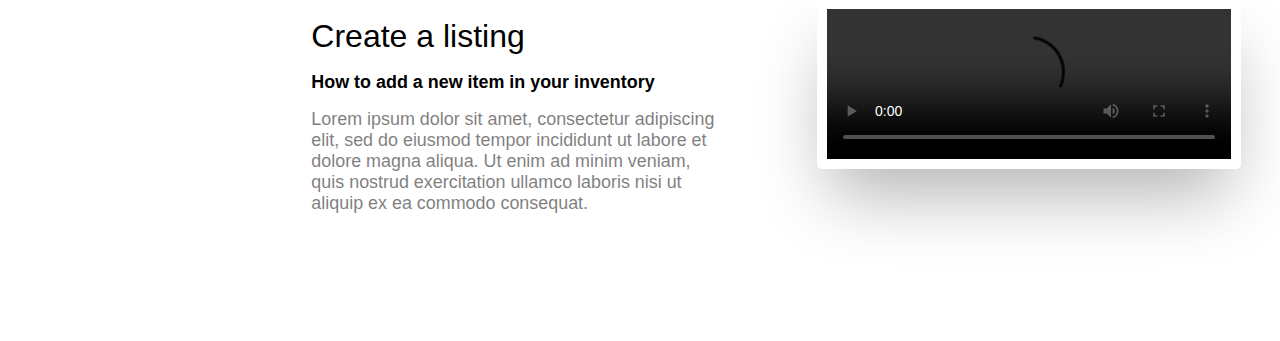
==== commit 0c868fdf: "more updates" ====
--- a/index.html
+++ b/index.html
@@ -28,7 +28,7 @@
         <section id="0">
           <div class="flex-grid">
             <div class="col1">
-              <h1 class="heading-2">Welcome</h1>
+              <h1 class="heading-1">Welcome</h1>
               <p class="paragraph-1">
                 We're so excited to have you join our community and look forward to getting your storefront live.<br/><br/>
 
@@ -242,26 +242,30 @@
       </div>
 
       <div class="left-menu">
-        <center>
-
-        </center>
-        
-        <ul>
-          <li class="nav-li"><a class="step-link" href="#0">Welcome</a></li>
-          <li class="separator-li">CUSTOMER</li>
-          <li class="nav-li"><a class="step-link" href="#1">Item Discovery</a></li>
-          <li class="nav-li"><a class="step-link" href="#2">Item Details</a></li>
-          <li class="nav-li"><a class="step-link" href="#3">Checkout</a></li>
-          <li class="separator-li">YOUR STORE</li>
-          <li class="nav-li"><a class="step-link" href="#4">Your Dashboard</a></li>
-          <li class="nav-li"><a class="step-link" href="#5">Managing Rentals</a></li>
-          <li class="nav-li"><a class="step-link" href="#6">Customer Pickup</a></li>
-          <li class="nav-li"><a class="step-link" href="#7">Customer Dropoff</a></li>
-          <li class="nav-li"><a class="step-link" href="#8">Review your renter</a></li>
-          <li class="nav-li"><a class="step-link" href="#10">Getting Paid</a></li>
-          <li class="nav-li"><a class="step-link" href="#11">Manage Inventory</a></li>
-          <li class="nav-li"><a class="step-link" href="#13">Edit Listing</a></li>
-          <li class="nav-li"><a class="step-link" href="#12">Create Listing</a></li>
+        <div className="logoDiv">
+          <center>
+          <svg width="32" height="32" xmlns="http://www.w3.org/2000/svg">
+            <path d="M30.291 8.8l.005.01C31.471 11.032 32 13.303 32 16c0 8.836-7.163 16-16 16S0 24.836 0 16 7.163 0 16 0c2.896 0 5.097.487 7.425 1.825a1.307 1.307 0 1 1-1.027 2.403c-.001.003.027.01.026.012A13.447 13.447 0 0 0 16 2.612C8.606 2.612 2.612 8.606 2.612 16S8.606 29.388 16 29.388 29.388 23.394 29.388 16c0-2.144-.5-4.153-1.395-5.95l-.007-.015a1.308 1.308 0 0 1 2.26-1.31c.013.026.03.048.045.075zm-6.605-.15c.346.346.313.852.313 1.283v12.785c0 .077-.008.152-.022.225l-.004.028a1.272 1.272 0 0 1-.157.4 1.292 1.292 0 0 1-.148.2c-.015.018-.027.037-.044.054-.016.017-.036.029-.053.044a1.289 1.289 0 0 1-.601.305l-.028.004a1.291 1.291 0 0 1-.226.022h-.001a1.28 1.28 0 0 1-.233-.022l-.016-.003a1.261 1.261 0 0 1-.21-.062l-.034-.012a1.271 1.271 0 0 1-.182-.096c-.016-.01-.032-.018-.047-.029a1.296 1.296 0 0 1-.161-.131c-.008-.008-.016-.012-.024-.02l-11.24-11.24v9.994c0 .707-.577 1.285-1.284 1.285A1.288 1.288 0 0 1 8 22.379V9.281c0-.076.008-.151.021-.224l.005-.028a1.254 1.254 0 0 1 .157-.4 1.233 1.233 0 0 1 .147-.2c.016-.018.028-.037.045-.054.016-.017.036-.029.053-.044a1.353 1.353 0 0 1 .34-.22c.022-.011.046-.02.07-.029a1.29 1.29 0 0 1 .191-.056l.028-.004a1.258 1.258 0 0 1 .46 0l.016.003c.073.014.143.036.21.062l.034.012c.064.027.124.06.182.096l.047.028a1.3 1.3 0 0 1 .161.132c.008.008.016.012.024.02l5.977 5.977 5.701-5.703c.5-.499 1.317-.499 1.817 0zm4.047-3.05a1.333 1.333 0 1 1-2.666 0 1.333 1.333 0 0 1 2.666 0zm-6.4 14.133V12.8l-3.2 3.467 3.2 3.466z" fill="#32393D" fill-rule="evenodd"></path>
+          </svg>
+          </center>
+        </div>
+      
+        <ul class="ul">
+            <li class="nav-li"><a class="step-link" href="#0">Welcome</a></li>
+            <li class="separator-li">CUSTOMER</li>
+            <li class="nav-li"><a class="step-link" href="#1">Item Discovery</a></li>
+            <li class="nav-li"><a class="step-link" href="#2">Item Details</a></li>
+            <li class="nav-li"><a class="step-link" href="#3">Checkout</a></li>
+            <li class="separator-li">YOUR STORE</li>
+            <li class="nav-li"><a class="step-link" href="#4">Your Dashboard</a></li>
+            <li class="nav-li"><a class="step-link" href="#5">Managing Rentals</a></li>
+            <li class="nav-li"><a class="step-link" href="#6">Customer Pickup</a></li>
+            <li class="nav-li"><a class="step-link" href="#7">Customer Dropoff</a></li>
+            <li class="nav-li"><a class="step-link" href="#8">Review your renter</a></li>
+            <li class="nav-li"><a class="step-link" href="#10">Getting Paid</a></li>
+            <li class="nav-li"><a class="step-link" href="#11">Manage Inventory</a></li>
+            <li class="nav-li"><a class="step-link" href="#12">Edit Listing</a></li>
+            <li class="nav-li"><a class="step-link" href="#13">Create Listing</a></li>
         </ul>
         
       </div>
--- a/index.css
+++ b/index.css
@@ -21,13 +21,9 @@
 	}
 
 	.heading-1{
-		padding-top: 5%;
-		padding-right: 2.5%;
-		padding-left: 2.5%;
-		font-size: 2vw;
-		text-decoration: none;
-		font-weight: 700;
-		color: #CECECE;
+		font-size: 5vw;
+		line-height: 1em;
+		font-weight: 300;
 	}
 
 	.heading-1-active{
@@ -41,13 +37,14 @@
 	}
 
 	.heading-2{
-		font-size: 2.4vw;
+		font-size: 2.5vw;
 		line-height: 1em;
+		font-weight: 300;
 	}
 
 	.heading-3{
-		font-size: 1.6vw;
-		font-weight: 400;
+		font-size: 1.4vw;
+		font-weight: 800;
 		line-height: 1em;
 	}
 
@@ -93,9 +90,9 @@
 		left: 0;
 		top: 0;
 		background-color: #fff;
-		padding-right: 2.5%;
-		padding-left: 0%;
-		padding-top: 2.5%;
+		padding-right: 1.5%;
+		padding-left: 1.5%;
+		padding-top: 2%;
 		height: 100%;
 		width: 15%;
 		box-shadow: 3px 0 70px -12.125px rgba(0,0,0,0.3);
@@ -103,7 +100,7 @@
 	}
 
 	.right-section{
-		margin-top: 2.5%;
+		margin-top: 0%;
 		margin-left: 20%;
 	}
 
@@ -120,6 +117,14 @@
 		list-style-type: none;
 		padding-bottom: 10%;
 		opacity: 0.5;
+	}
+
+	.ul{
+		border-top-width: 1px;
+		border-top-style: solid;
+		border-top-color: #c9c9c9;
+		padding-top: 15%;
+		padding-bottom: 3%;
 	}
 
 
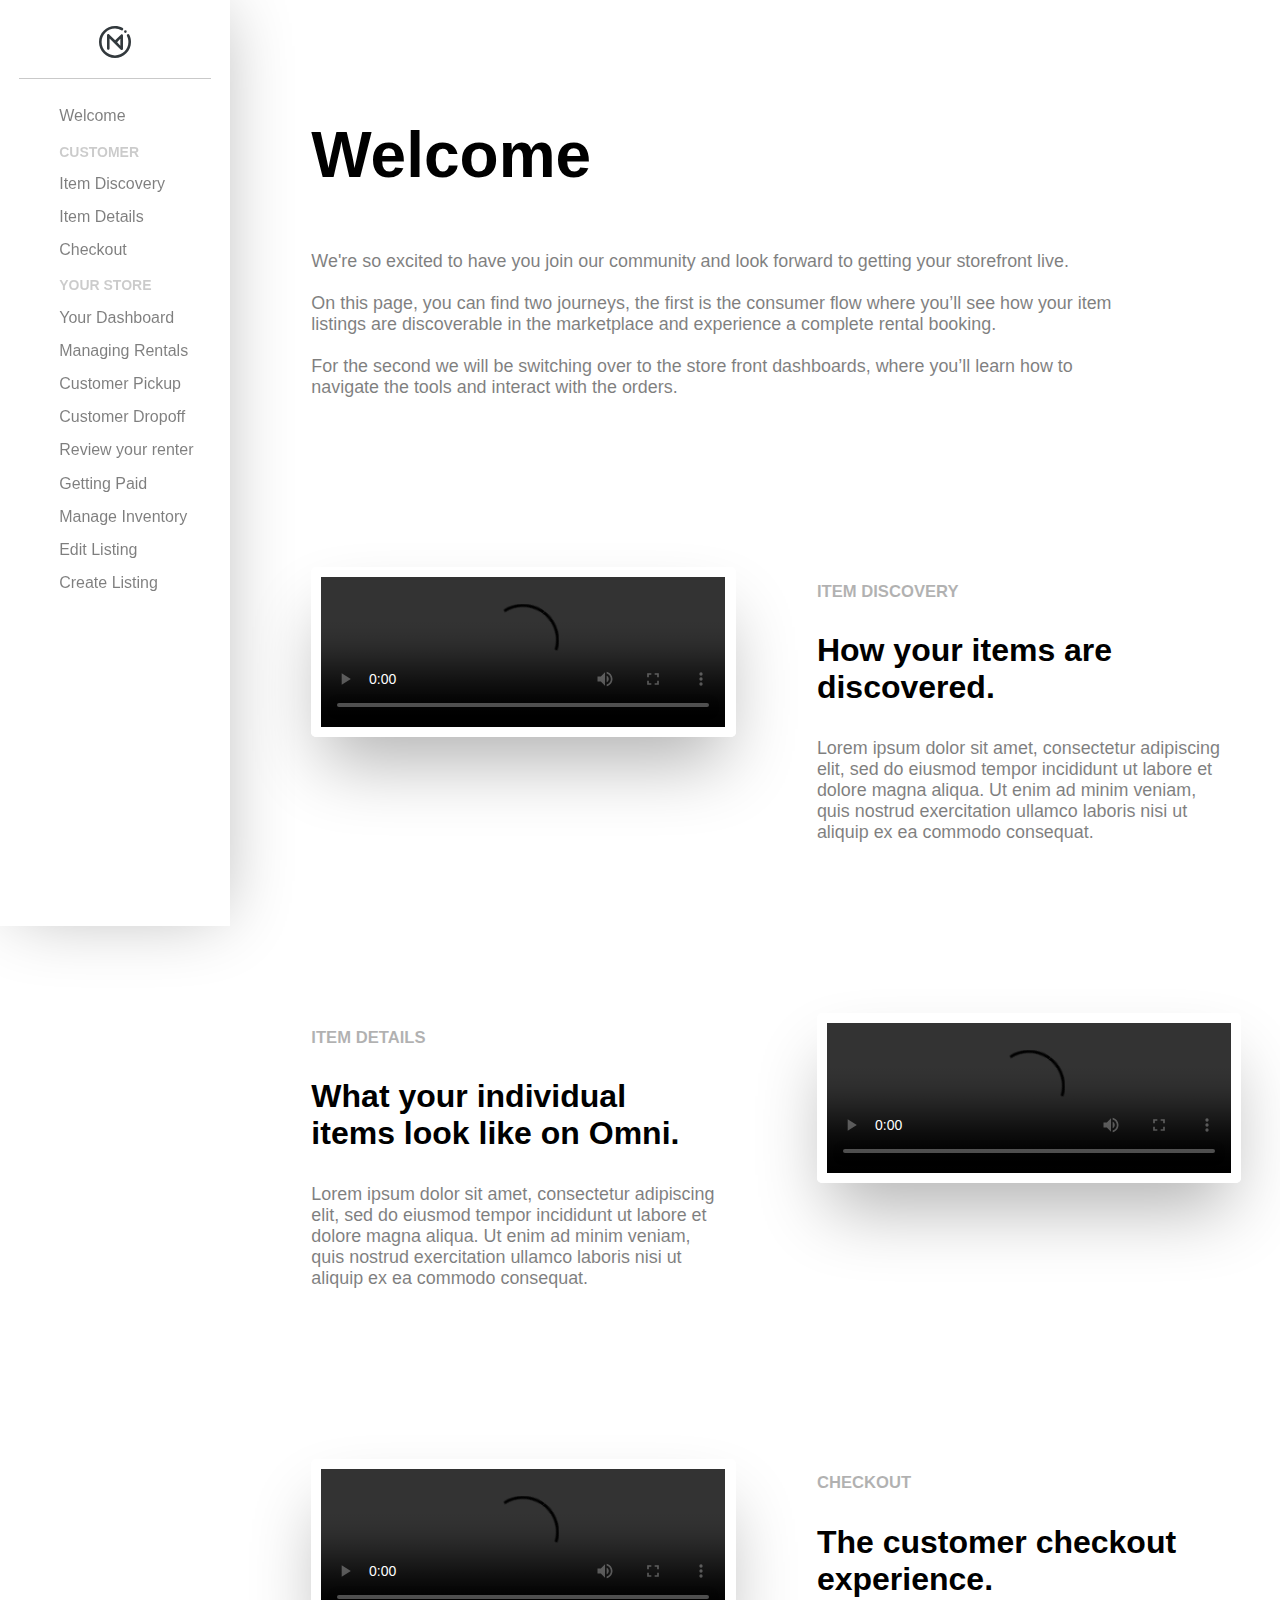
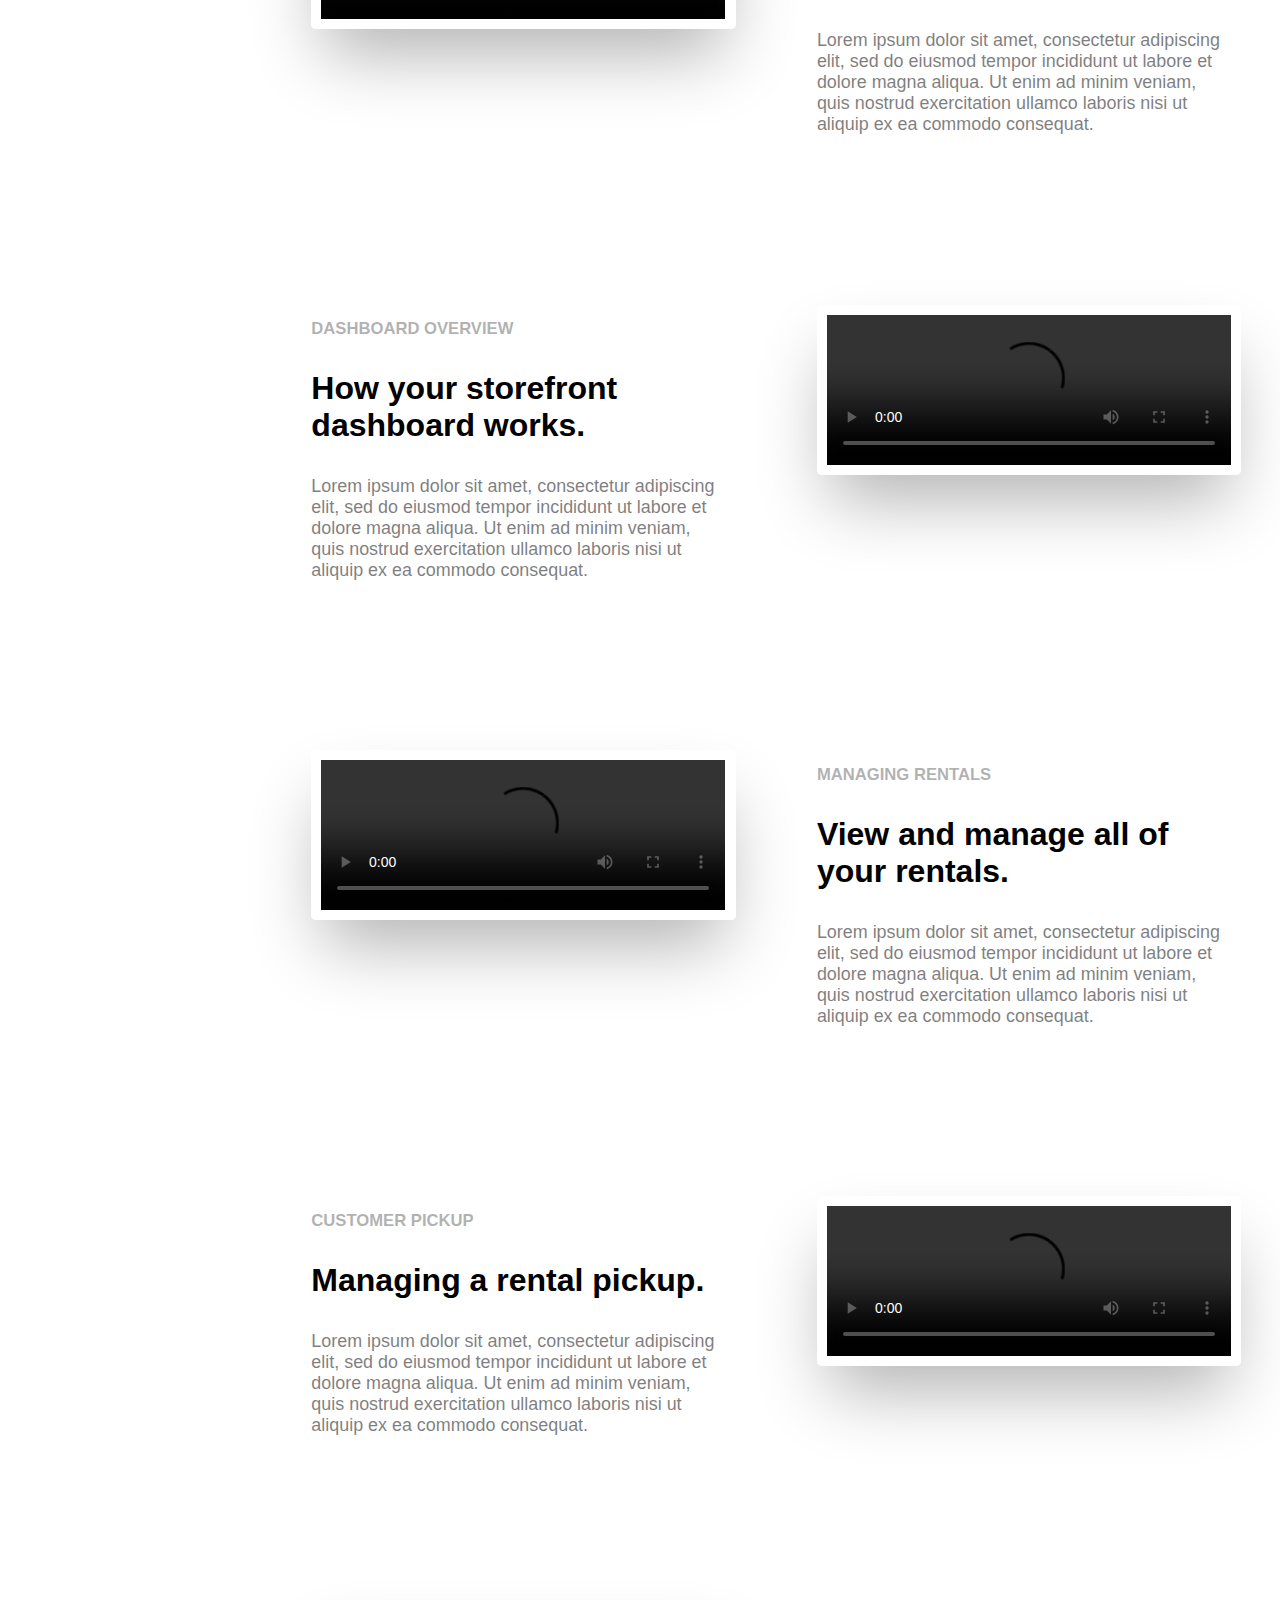
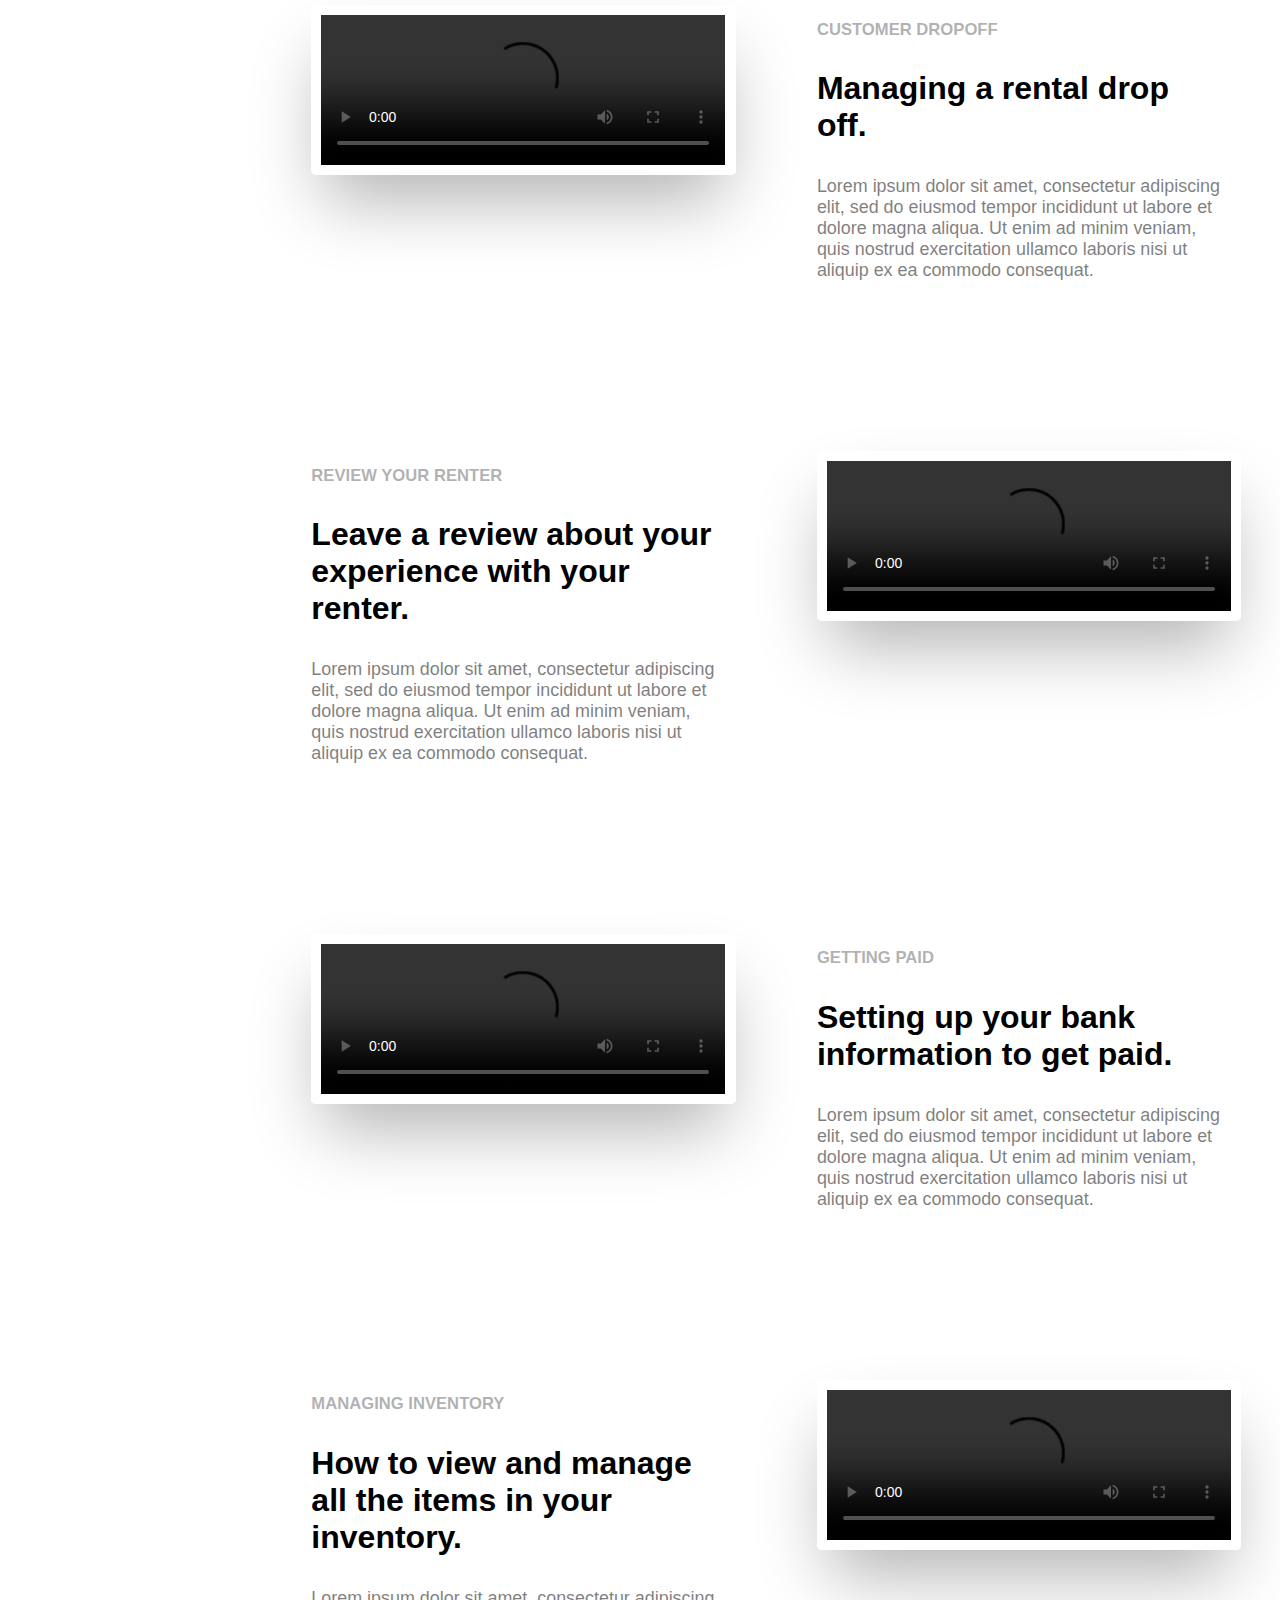
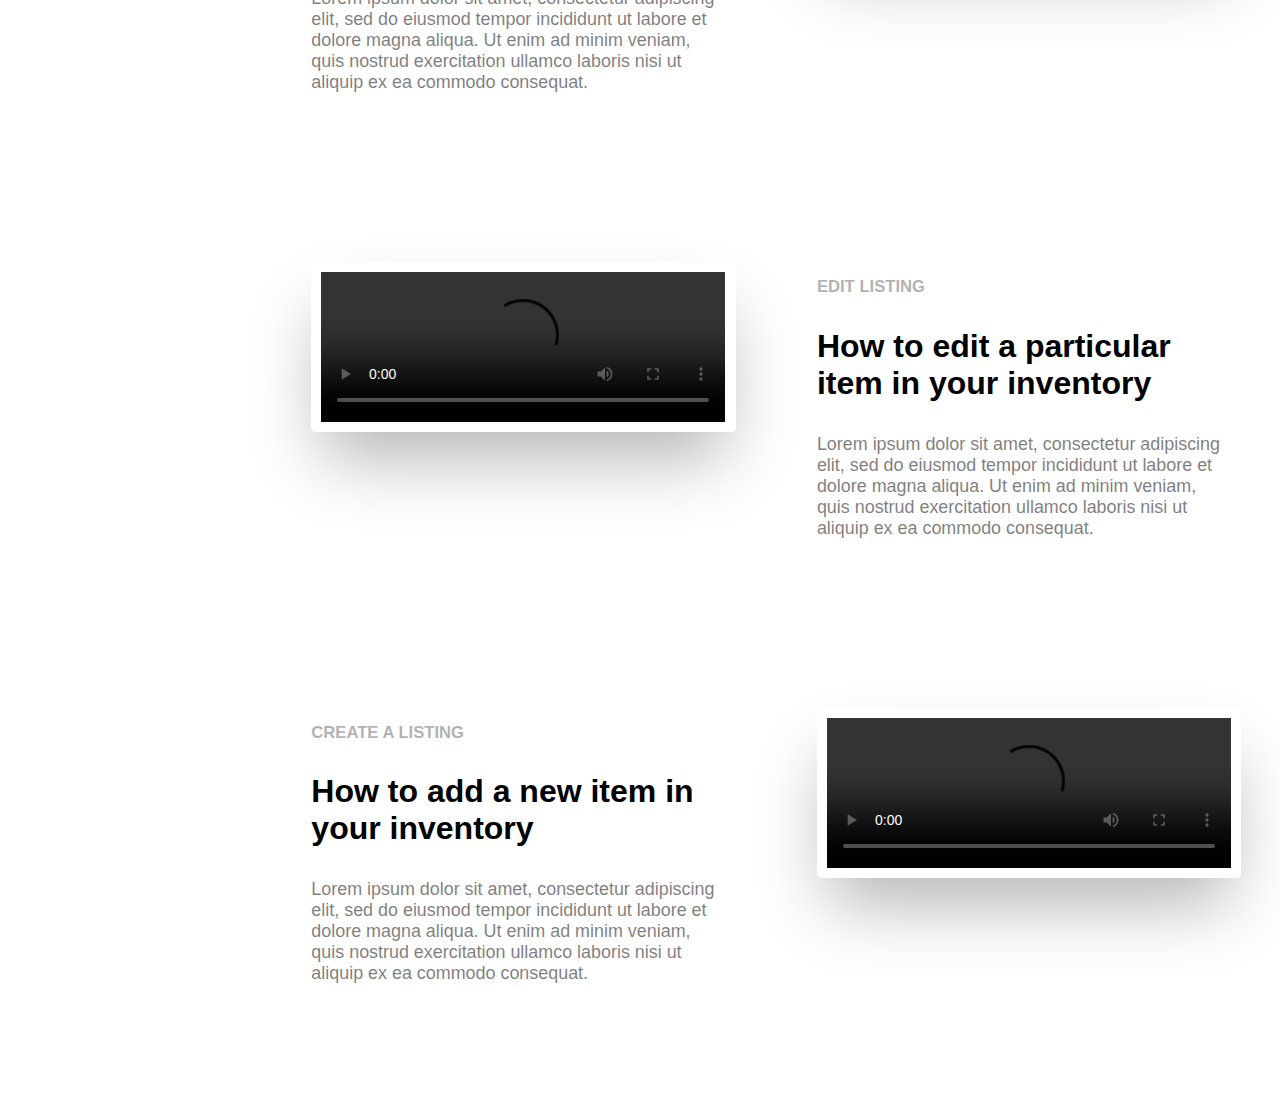
==== commit e273a488: "update" ====
--- a/index.html
+++ b/index.html
@@ -28,7 +28,7 @@
         <section id="0">
           <div class="flex-grid">
             <div class="col1">
-              <h1 class="heading-1">Welcome</h1>
+              <p class="heading-1">Welcome</p>
               <p class="paragraph-1">
                 We're so excited to have you join our community and look forward to getting your storefront live.<br/><br/>
 
@@ -49,7 +49,7 @@
               </video>
             </div>
             <div class="col">
-              <h1 class="heading-2">Item Discovery</h1>
+              <p class="heading-2">Item Discovery</p>
               <p class="heading-3">How your items are discovered.</p>
               <p class="paragraph-1">Lorem ipsum dolor sit amet, consectetur adipiscing elit, sed do eiusmod tempor incididunt ut labore et dolore magna aliqua. Ut enim ad minim veniam, quis nostrud exercitation ullamco laboris nisi ut aliquip ex ea commodo consequat. </p>
             </div>
@@ -60,7 +60,7 @@
         <section id="2">
         <div class="flex-grid">
           <div class="col">
-            <h1 class="heading-2">Item Details</h1>
+            <p class="heading-2">Item Details</p>
             <p class="heading-3">What your individual items look like on Omni.</p>
             <p class="paragraph-1">Lorem ipsum dolor sit amet, consectetur adipiscing elit, sed do eiusmod tempor incididunt ut labore et dolore magna aliqua. Ut enim ad minim veniam, quis nostrud exercitation ullamco laboris nisi ut aliquip ex ea commodo consequat. </p>
           </div>
@@ -83,7 +83,7 @@
             </video>
           </div>
           <div class="col">
-            <h1 class="heading-2">Checkout</h1>
+            <p class="heading-2">Checkout</p>
             <p class="heading-3">The customer checkout experience.</p>
             <p class="paragraph-1">Lorem ipsum dolor sit amet, consectetur adipiscing elit, sed do eiusmod tempor incididunt ut labore et dolore magna aliqua. Ut enim ad minim veniam, quis nostrud exercitation ullamco laboris nisi ut aliquip ex ea commodo consequat. </p>
           </div>
@@ -94,7 +94,7 @@
       <section id="4">
         <div class="flex-grid">
           <div class="col">
-            <h1 class="heading-2">Dashboard Overview</h1>
+            <p class="heading-2">Dashboard Overview</p>
             <p class="heading-3">How your storefront dashboard works.</p>
             <p class="paragraph-1">Lorem ipsum dolor sit amet, consectetur adipiscing elit, sed do eiusmod tempor incididunt ut labore et dolore magna aliqua. Ut enim ad minim veniam, quis nostrud exercitation ullamco laboris nisi ut aliquip ex ea commodo consequat. </p>
           </div>
@@ -117,7 +117,7 @@
             </video>
           </div>
           <div class="col">
-            <h1 class="heading-2">Managing Rentals</h1>
+            <p class="heading-2">Managing Rentals</p>
             <p class="heading-3">View and manage all of your rentals.</p>
             <p class="paragraph-1">Lorem ipsum dolor sit amet, consectetur adipiscing elit, sed do eiusmod tempor incididunt ut labore et dolore magna aliqua. Ut enim ad minim veniam, quis nostrud exercitation ullamco laboris nisi ut aliquip ex ea commodo consequat. </p>
           </div>
@@ -127,7 +127,7 @@
       <section id="6">
         <div class="flex-grid">
           <div class="col">
-            <h1 class="heading-2">Customer Pickup</h1>
+            <p class="heading-2">Customer Pickup</p>
             <p class="heading-3">Managing a rental pickup.</p>
             <p class="paragraph-1">Lorem ipsum dolor sit amet, consectetur adipiscing elit, sed do eiusmod tempor incididunt ut labore et dolore magna aliqua. Ut enim ad minim veniam, quis nostrud exercitation ullamco laboris nisi ut aliquip ex ea commodo consequat. </p>
           </div>
@@ -149,7 +149,7 @@
             </video>
           </div>
           <div class="col">
-            <h1 class="heading-2">Customer Dropoff</h1>
+            <p class="heading-2">Customer Dropoff</p>
             <p class="heading-3">Managing a rental drop off.</p>
             <p class="paragraph-1">Lorem ipsum dolor sit amet, consectetur adipiscing elit, sed do eiusmod tempor incididunt ut labore et dolore magna aliqua. Ut enim ad minim veniam, quis nostrud exercitation ullamco laboris nisi ut aliquip ex ea commodo consequat. </p>
           </div>
@@ -159,13 +159,13 @@
       <section id="8">
         <div class="flex-grid">
           <div class="col">
-            <h1 class="heading-2">Review Your Renter</h1>
+            <p class="heading-2">Review Your Renter</p>
             <p class="heading-3">Leave a review about your experience with your renter.</p>
             <p class="paragraph-1">Lorem ipsum dolor sit amet, consectetur adipiscing elit, sed do eiusmod tempor incididunt ut labore et dolore magna aliqua. Ut enim ad minim veniam, quis nostrud exercitation ullamco laboris nisi ut aliquip ex ea commodo consequat. </p>
           </div>
           <div class="col">
             <video width="400" class="video" controls="">
-              <source src="v2/Reviews(overview).mp4" type="video/mp4">
+              <source src="v2/Reviews.mp4" type="video/mp4">
               Your browser does not support HTML5 video.
             </video>
           </div>
@@ -182,7 +182,7 @@
             </video>
           </div>
           <div class="col">
-            <h1 class="heading-2">Getting Paid</h1>
+            <p class="heading-2">Getting Paid</p>
             <p class="heading-3">Setting up your bank information to get paid.</p>
             <p class="paragraph-1">Lorem ipsum dolor sit amet, consectetur adipiscing elit, sed do eiusmod tempor incididunt ut labore et dolore magna aliqua. Ut enim ad minim veniam, quis nostrud exercitation ullamco laboris nisi ut aliquip ex ea commodo consequat. </p>
           </div>
@@ -192,7 +192,7 @@
       <section id="11">
         <div class="flex-grid">
           <div class="col">
-            <h1 class="heading-2">Managing Inventory</h1>
+            <p class="heading-2">Managing Inventory</p>
             <p class="heading-3">How to view and manage all the items in your inventory.</p>
             <p class="paragraph-1">Lorem ipsum dolor sit amet, consectetur adipiscing elit, sed do eiusmod tempor incididunt ut labore et dolore magna aliqua. Ut enim ad minim veniam, quis nostrud exercitation ullamco laboris nisi ut aliquip ex ea commodo consequat. </p>
           </div>
@@ -214,7 +214,7 @@
             </video>
           </div>
           <div class="col">
-            <h1 class="heading-2">Edit Listing</h1>
+            <p class="heading-2">Edit Listing</p>
             <p class="heading-3">How to edit a particular item in your inventory</p>
             <p class="paragraph-1">Lorem ipsum dolor sit amet, consectetur adipiscing elit, sed do eiusmod tempor incididunt ut labore et dolore magna aliqua. Ut enim ad minim veniam, quis nostrud exercitation ullamco laboris nisi ut aliquip ex ea commodo consequat. </p>
           </div>
@@ -224,7 +224,7 @@
       <section id="13">
         <div class="flex-grid">
           <div class="col">
-            <h1 class="heading-2">Create a listing</h1>
+            <p class="heading-2">Create a listing</p>
             <p class="heading-3">How to add a new item in your inventory</p>
             <p class="paragraph-1">Lorem ipsum dolor sit amet, consectetur adipiscing elit, sed do eiusmod tempor incididunt ut labore et dolore magna aliqua. Ut enim ad minim veniam, quis nostrud exercitation ullamco laboris nisi ut aliquip ex ea commodo consequat. </p>
           </div>
--- a/index.css
+++ b/index.css
@@ -23,7 +23,7 @@
 	.heading-1{
 		font-size: 5vw;
 		line-height: 1em;
-		font-weight: 300;
+		font-weight: 700;
 	}
 
 	.heading-1-active{
@@ -37,15 +37,16 @@
 	}
 
 	.heading-2{
-		font-size: 2.5vw;
+		font-size: 1.3vw;
+		opacity: 0.3;
 		line-height: 1em;
-		font-weight: 300;
+		font-weight: 700;
+		text-transform: uppercase;
 	}
 
 	.heading-3{
-		font-size: 1.4vw;
+		font-size: 2.5vw;
 		font-weight: 800;
-		line-height: 1em;
 	}
 
 	.paragraph-1{
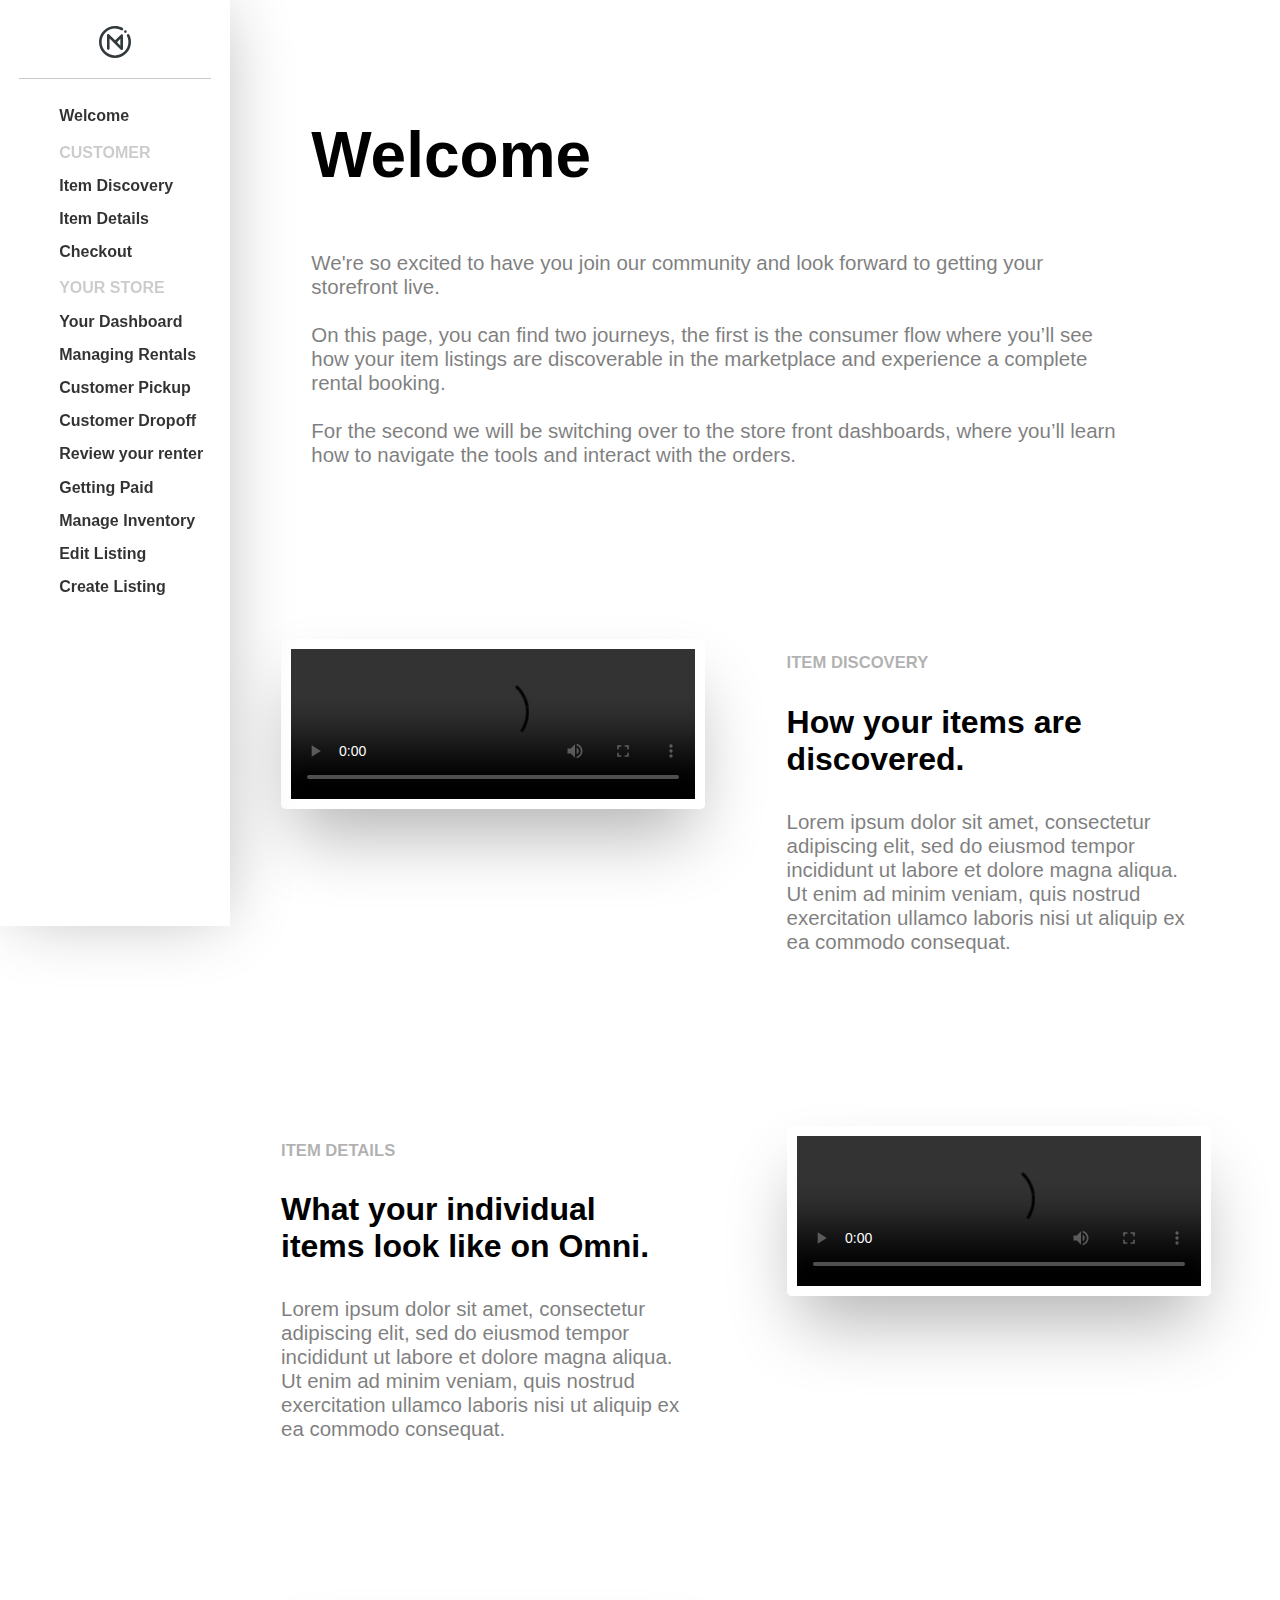
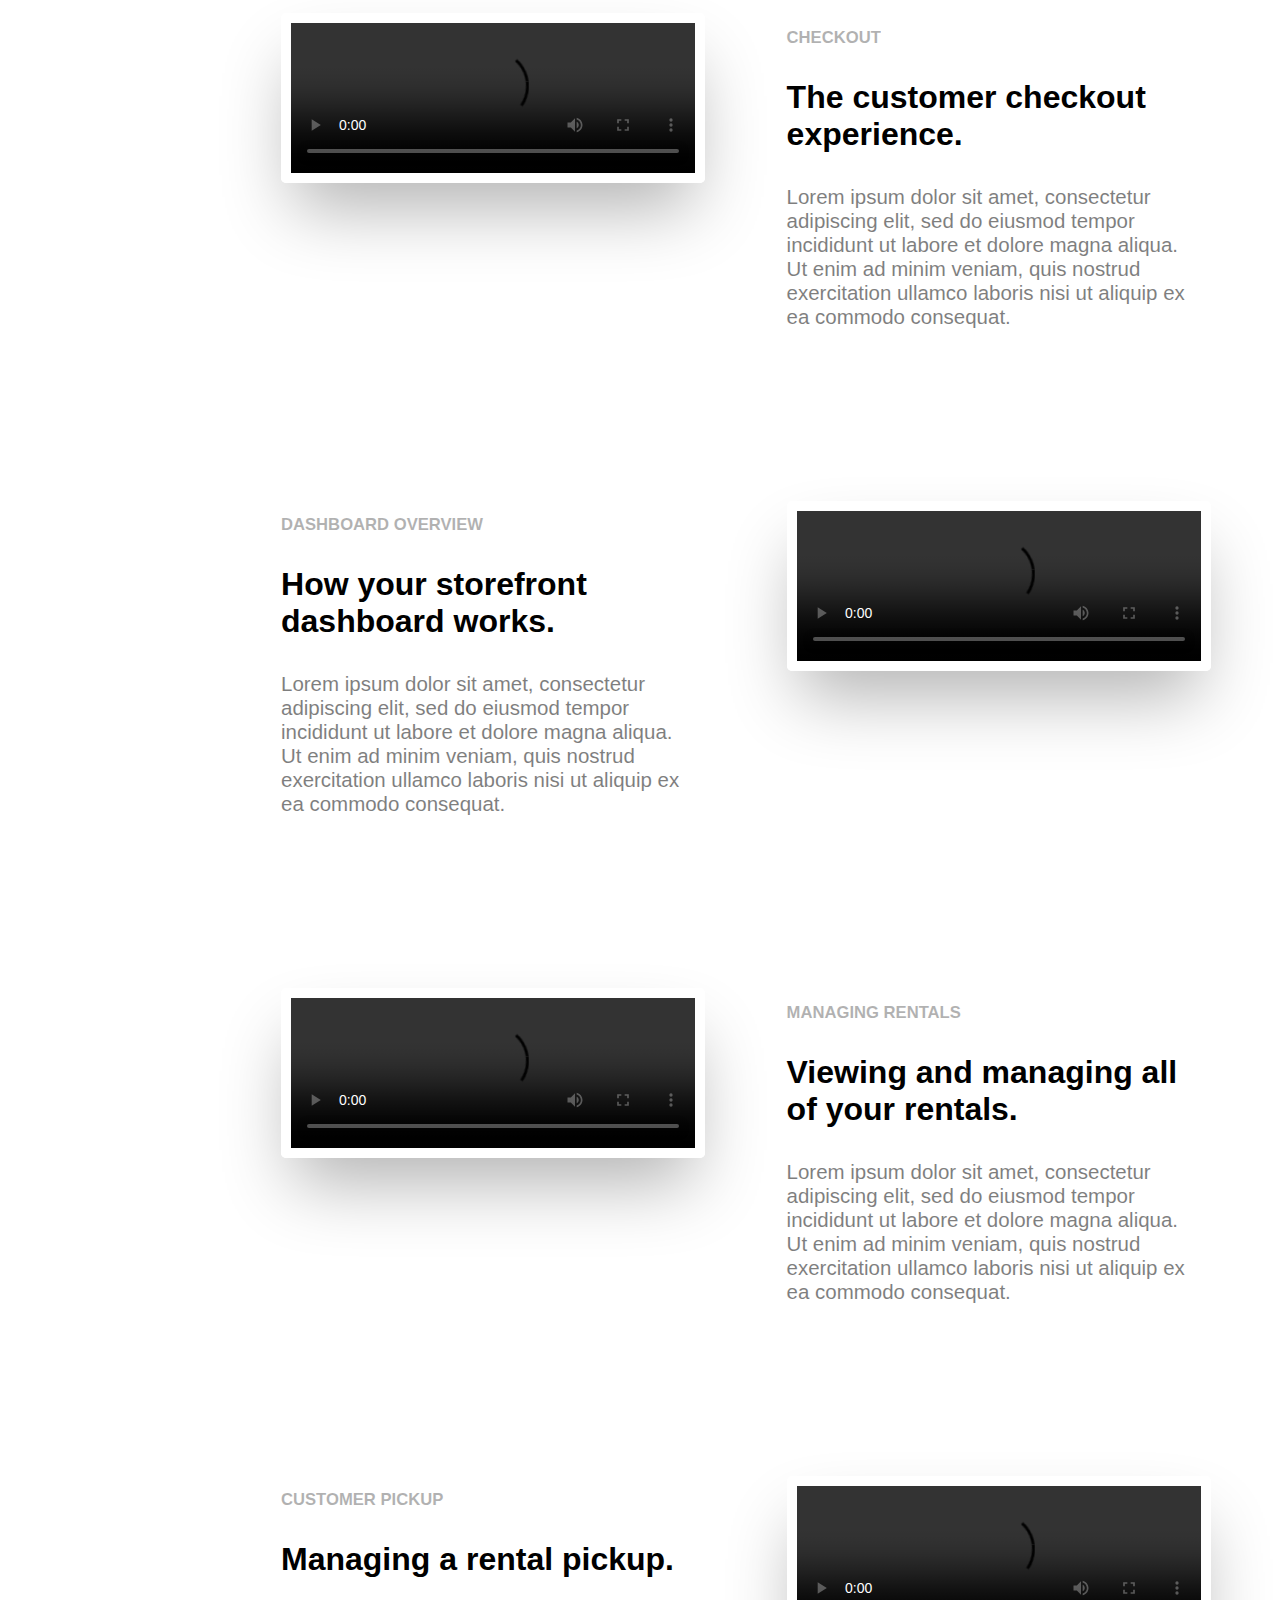
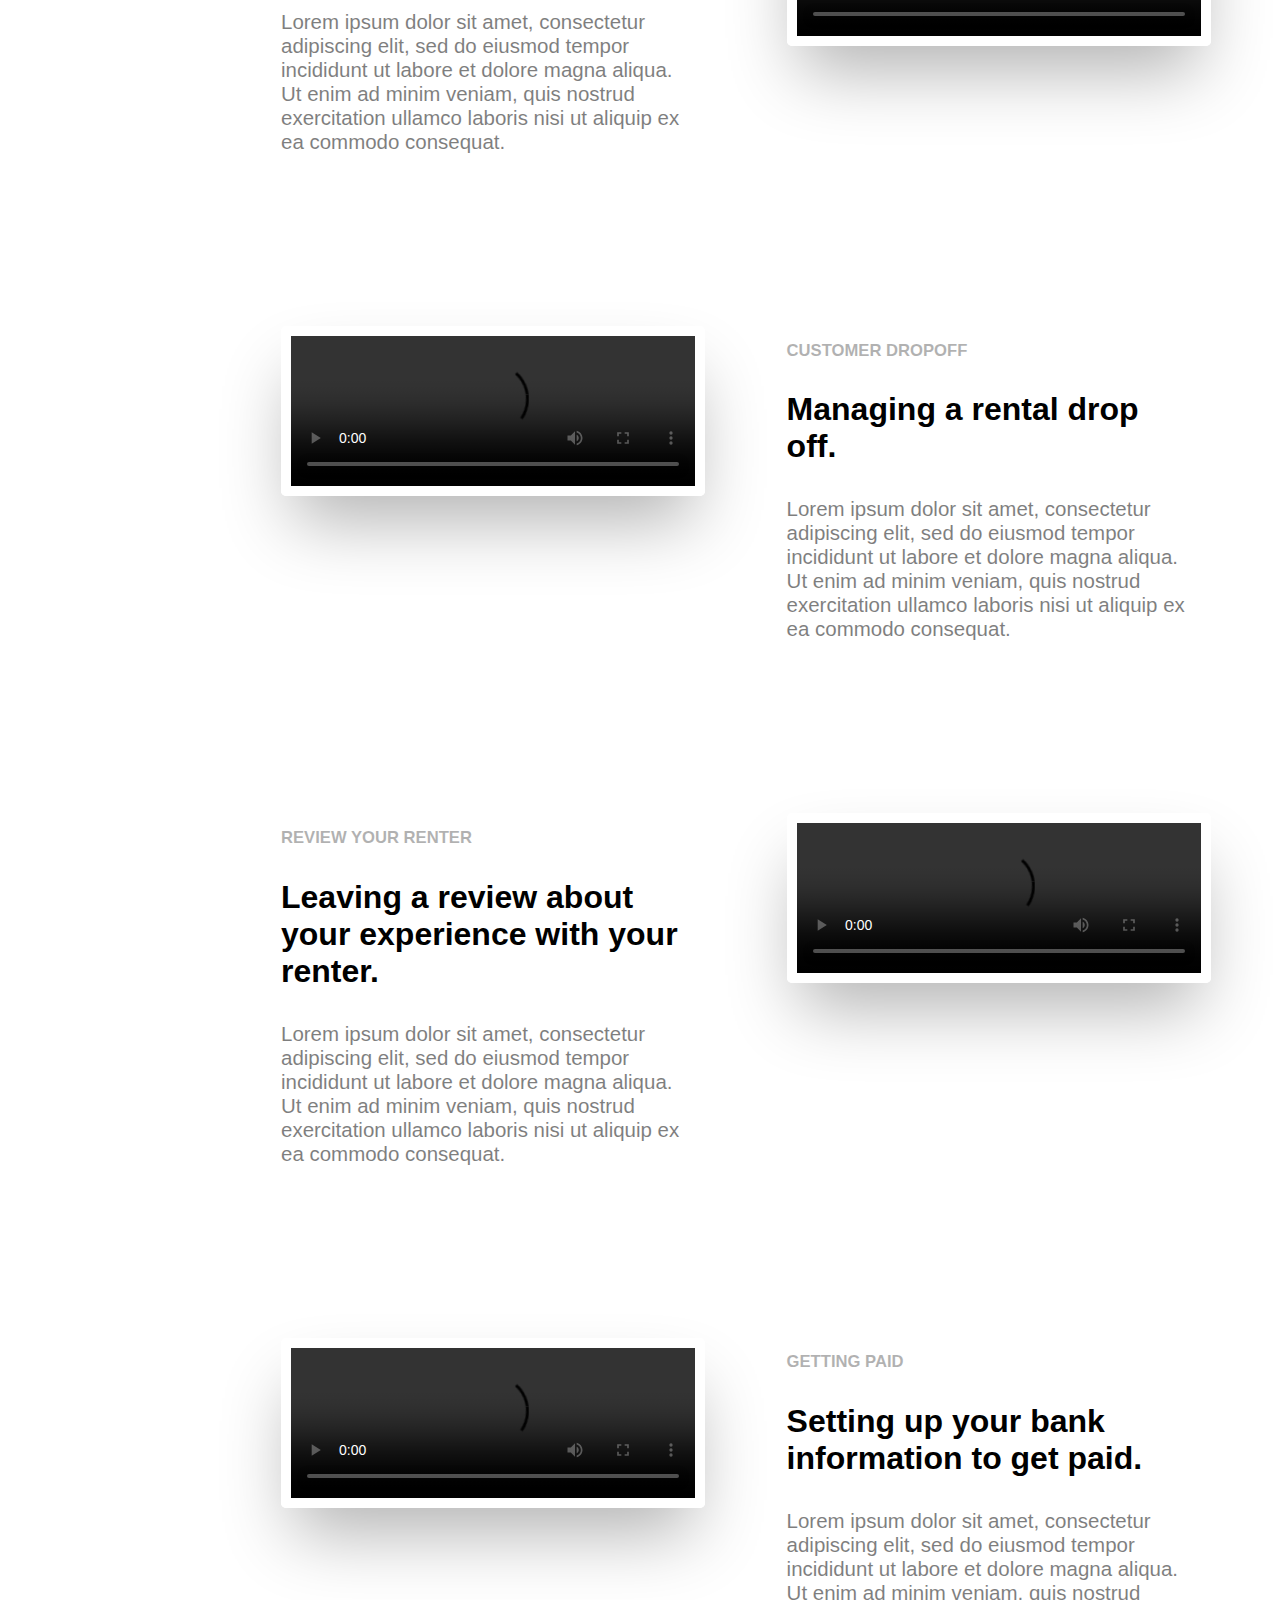
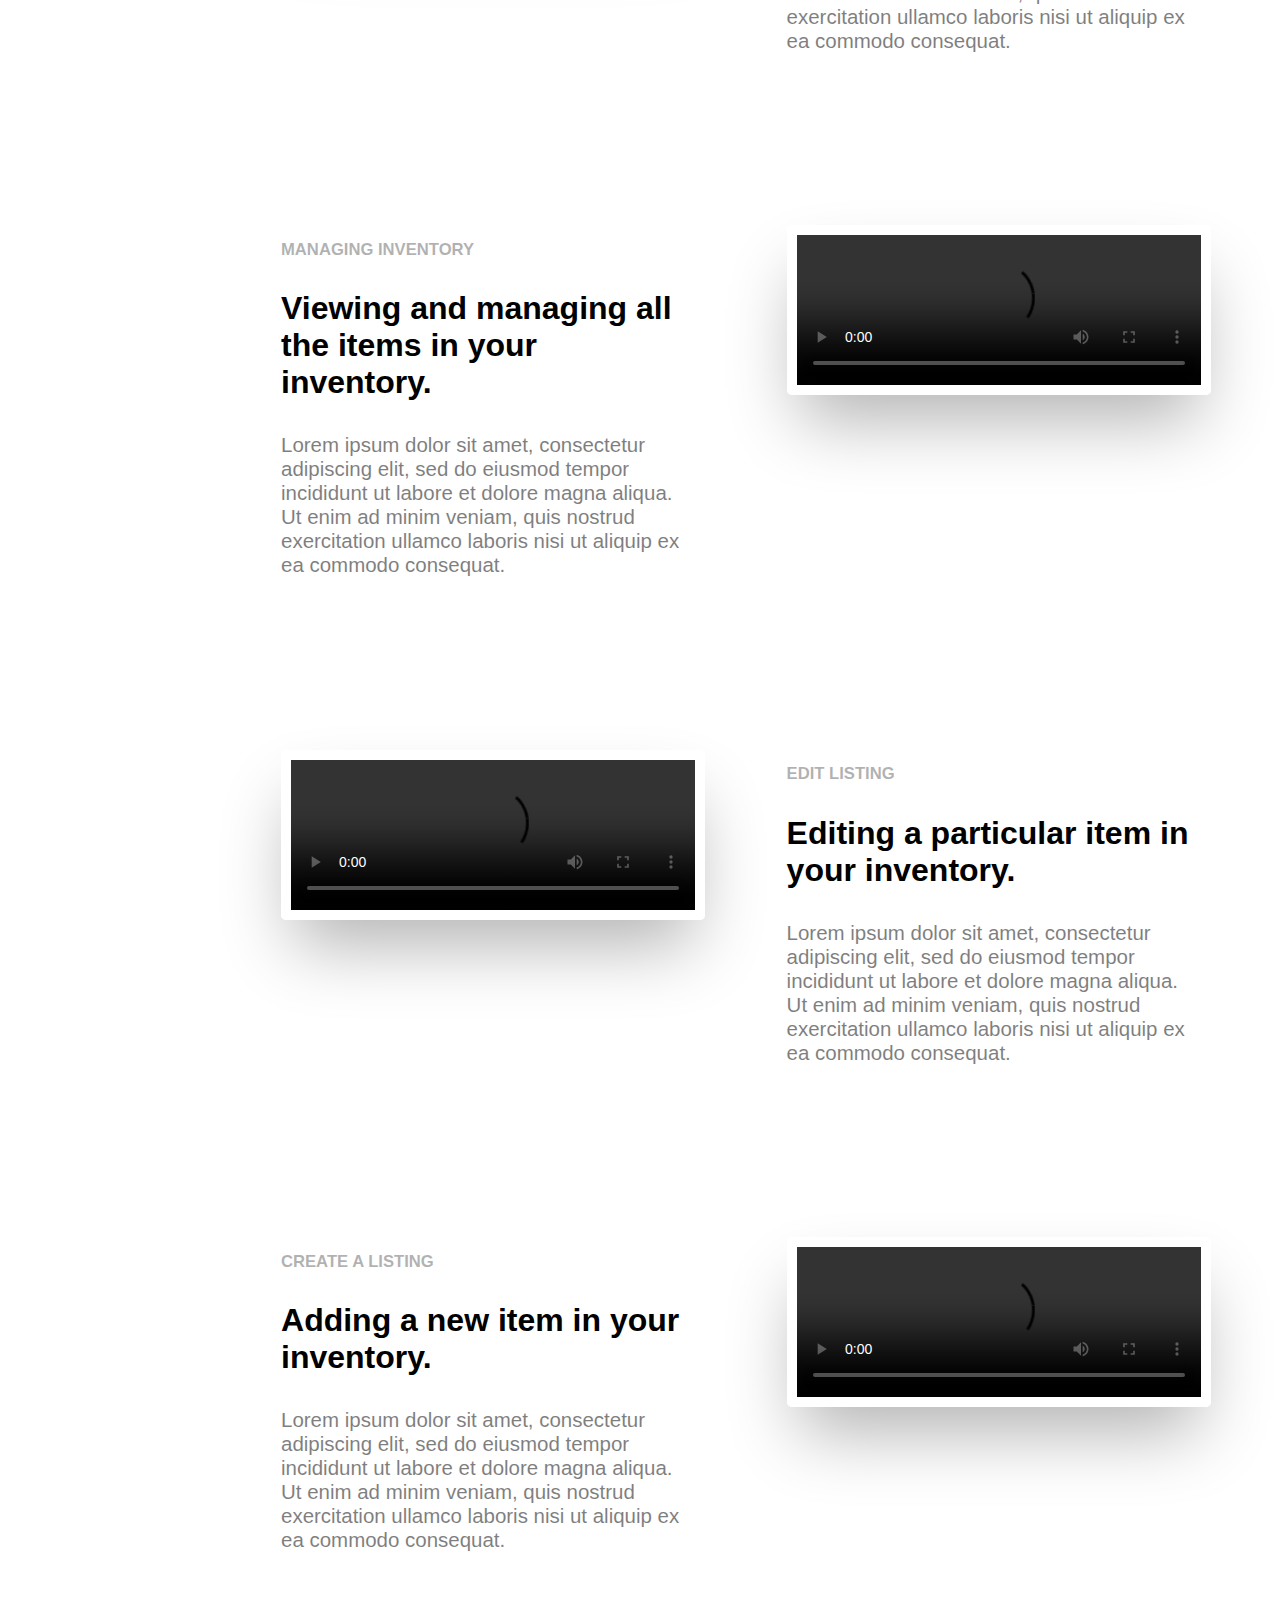
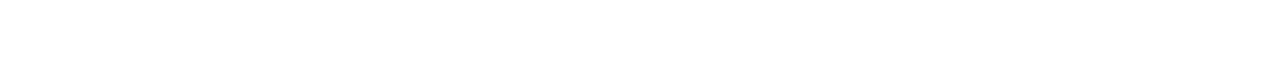
==== commit 54ec259e: "more updates" ====
--- a/index.html
+++ b/index.html
@@ -118,7 +118,7 @@
           </div>
           <div class="col">
             <p class="heading-2">Managing Rentals</p>
-            <p class="heading-3">View and manage all of your rentals.</p>
+            <p class="heading-3">Viewing and managing all of your rentals.</p>
             <p class="paragraph-1">Lorem ipsum dolor sit amet, consectetur adipiscing elit, sed do eiusmod tempor incididunt ut labore et dolore magna aliqua. Ut enim ad minim veniam, quis nostrud exercitation ullamco laboris nisi ut aliquip ex ea commodo consequat. </p>
           </div>
         </div>
@@ -160,7 +160,7 @@
         <div class="flex-grid">
           <div class="col">
             <p class="heading-2">Review Your Renter</p>
-            <p class="heading-3">Leave a review about your experience with your renter.</p>
+            <p class="heading-3">Leaving a review about your experience with your renter.</p>
             <p class="paragraph-1">Lorem ipsum dolor sit amet, consectetur adipiscing elit, sed do eiusmod tempor incididunt ut labore et dolore magna aliqua. Ut enim ad minim veniam, quis nostrud exercitation ullamco laboris nisi ut aliquip ex ea commodo consequat. </p>
           </div>
           <div class="col">
@@ -193,7 +193,7 @@
         <div class="flex-grid">
           <div class="col">
             <p class="heading-2">Managing Inventory</p>
-            <p class="heading-3">How to view and manage all the items in your inventory.</p>
+            <p class="heading-3">Viewing and managing all the items in your inventory.</p>
             <p class="paragraph-1">Lorem ipsum dolor sit amet, consectetur adipiscing elit, sed do eiusmod tempor incididunt ut labore et dolore magna aliqua. Ut enim ad minim veniam, quis nostrud exercitation ullamco laboris nisi ut aliquip ex ea commodo consequat. </p>
           </div>
           <div class="col">
@@ -215,7 +215,7 @@
           </div>
           <div class="col">
             <p class="heading-2">Edit Listing</p>
-            <p class="heading-3">How to edit a particular item in your inventory</p>
+            <p class="heading-3">Editing a particular item in your inventory.</p>
             <p class="paragraph-1">Lorem ipsum dolor sit amet, consectetur adipiscing elit, sed do eiusmod tempor incididunt ut labore et dolore magna aliqua. Ut enim ad minim veniam, quis nostrud exercitation ullamco laboris nisi ut aliquip ex ea commodo consequat. </p>
           </div>
         </div>
@@ -225,7 +225,7 @@
         <div class="flex-grid">
           <div class="col">
             <p class="heading-2">Create a listing</p>
-            <p class="heading-3">How to add a new item in your inventory</p>
+            <p class="heading-3">Adding a new item in your inventory.</p>
             <p class="paragraph-1">Lorem ipsum dolor sit amet, consectetur adipiscing elit, sed do eiusmod tempor incididunt ut labore et dolore magna aliqua. Ut enim ad minim veniam, quis nostrud exercitation ullamco laboris nisi ut aliquip ex ea commodo consequat. </p>
           </div>
           <div class="col">
--- a/index.css
+++ b/index.css
@@ -50,7 +50,7 @@
 	}
 
 	.paragraph-1{
-		font-size: 1.4vw;
+		font-size: 1.6vw;
 		font-weight: 400;
 		opacity: 0.5;
 	}
@@ -64,8 +64,8 @@
 
 	.col{
 		width: 40%;
-		padding-left: 5%;
-		padding-right: 5%;
+		padding-left: 2%;
+		padding-right: 8%;
 	}
 
 
@@ -111,13 +111,12 @@
 		padding-top: 2%;
 		opacity: 0.2;
 		font-weight: 800;
-		font-size: 14px;
+		font-size: 16px;
 	}
 
 	.nav-li{
 		list-style-type: none;
 		padding-bottom: 10%;
-		opacity: 0.5;
 	}
 
 	.ul{
@@ -133,6 +132,8 @@
 		text-decoration: none;
 		color: #000;
 		font-size: 16px;
+		font-weight: 600;
+		opacity: 0.8;
 	}
 
 	.header{
@@ -149,8 +150,20 @@
 
 @media only screen and (max-width: 800px) {
 
+
+	.heading-1{
+		font-size: 12vw;
+		line-height: 1em;
+		font-weight: 700;
+	}
+
 	.heading-2{
 		font-size: 7vw;
+	}
+
+	.heading-3{
+		font-size: 7vw;
+		font-weight: 800;
 	}
 
 	.step-heading{
@@ -164,6 +177,7 @@
 		font-size: 5vw;
 		font-weight: 400;
 		opacity: 0.5;
+		width: 90%;
 	}
 
 	.flex-grid{
@@ -172,12 +186,16 @@
 	}
 
 	.video{
-		width: 100%; 
+		width: 90%; 
 		border-radius: 5px;
 		border-style: solid;
 		border-color: white;
 		border-width: 10px;
 		outline: 0;
 	}
+
+	.left-menu{
+		display: none;
+	}
 	
 }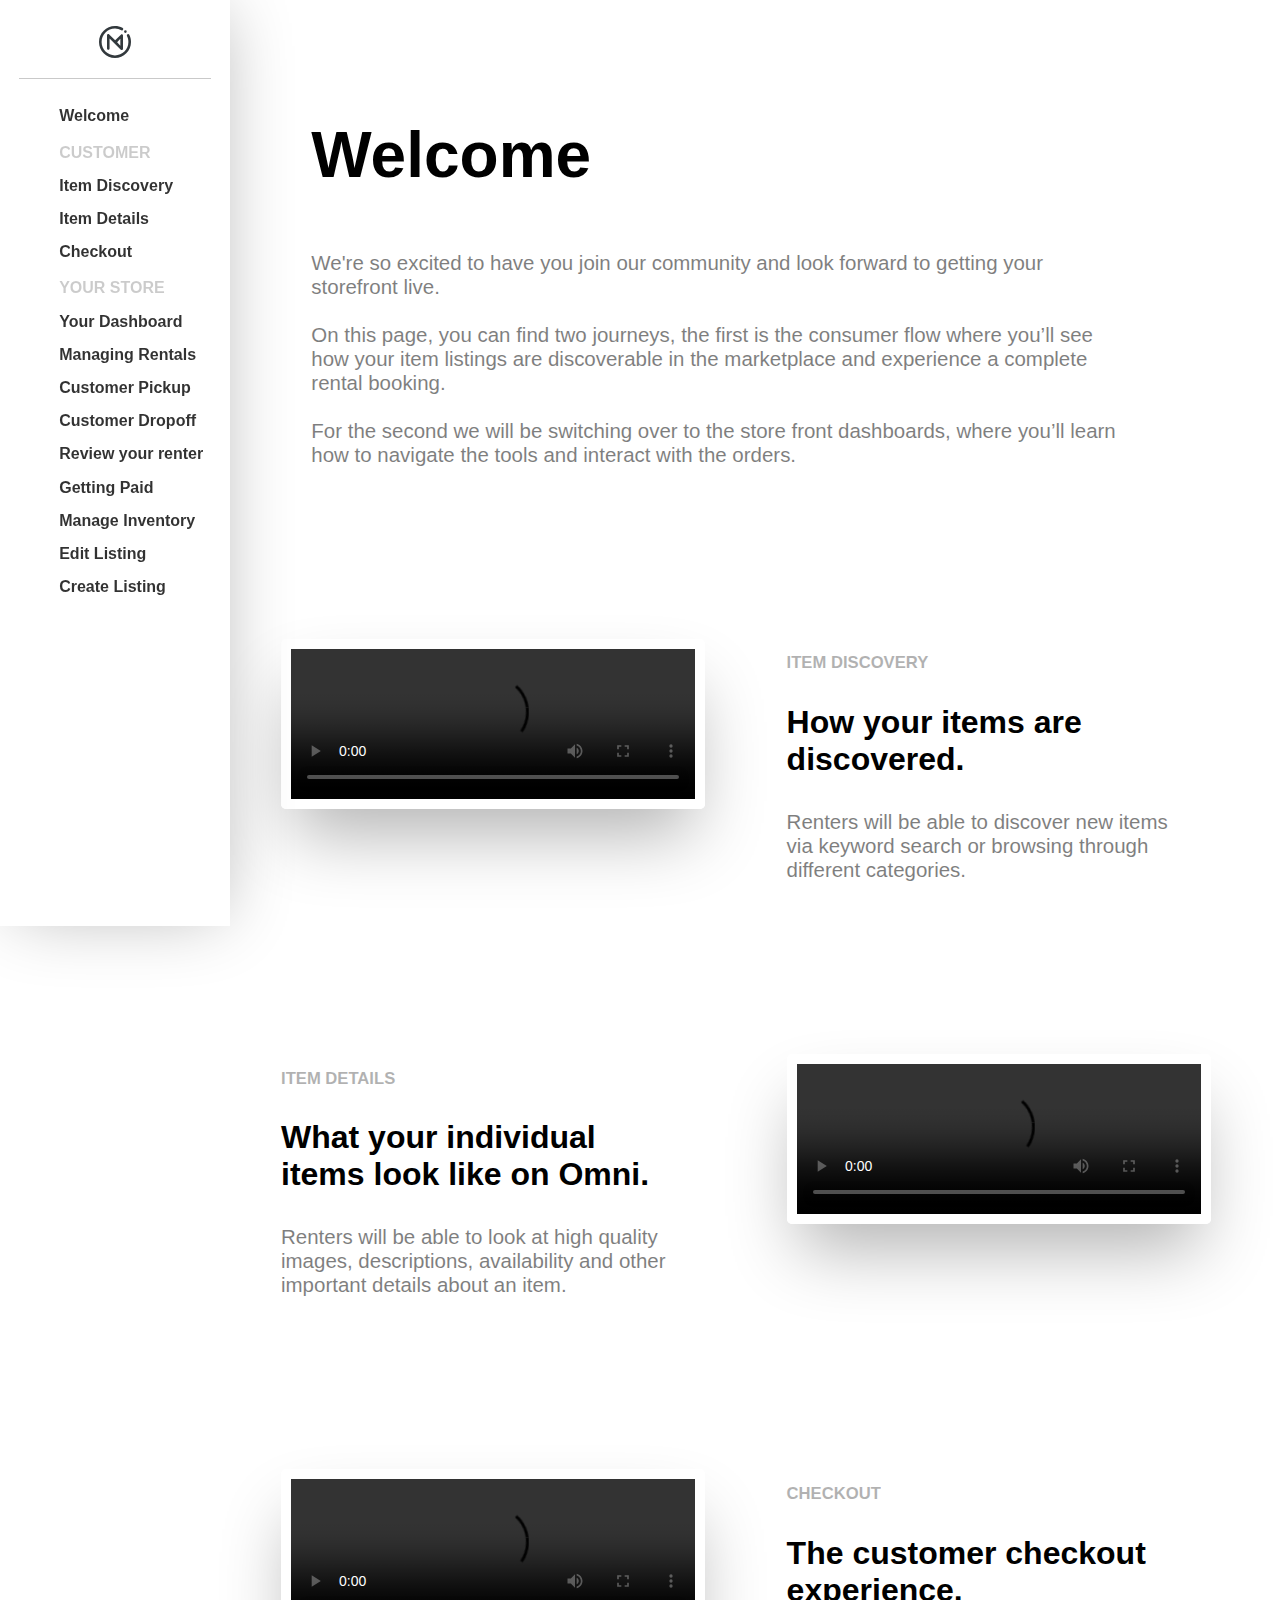
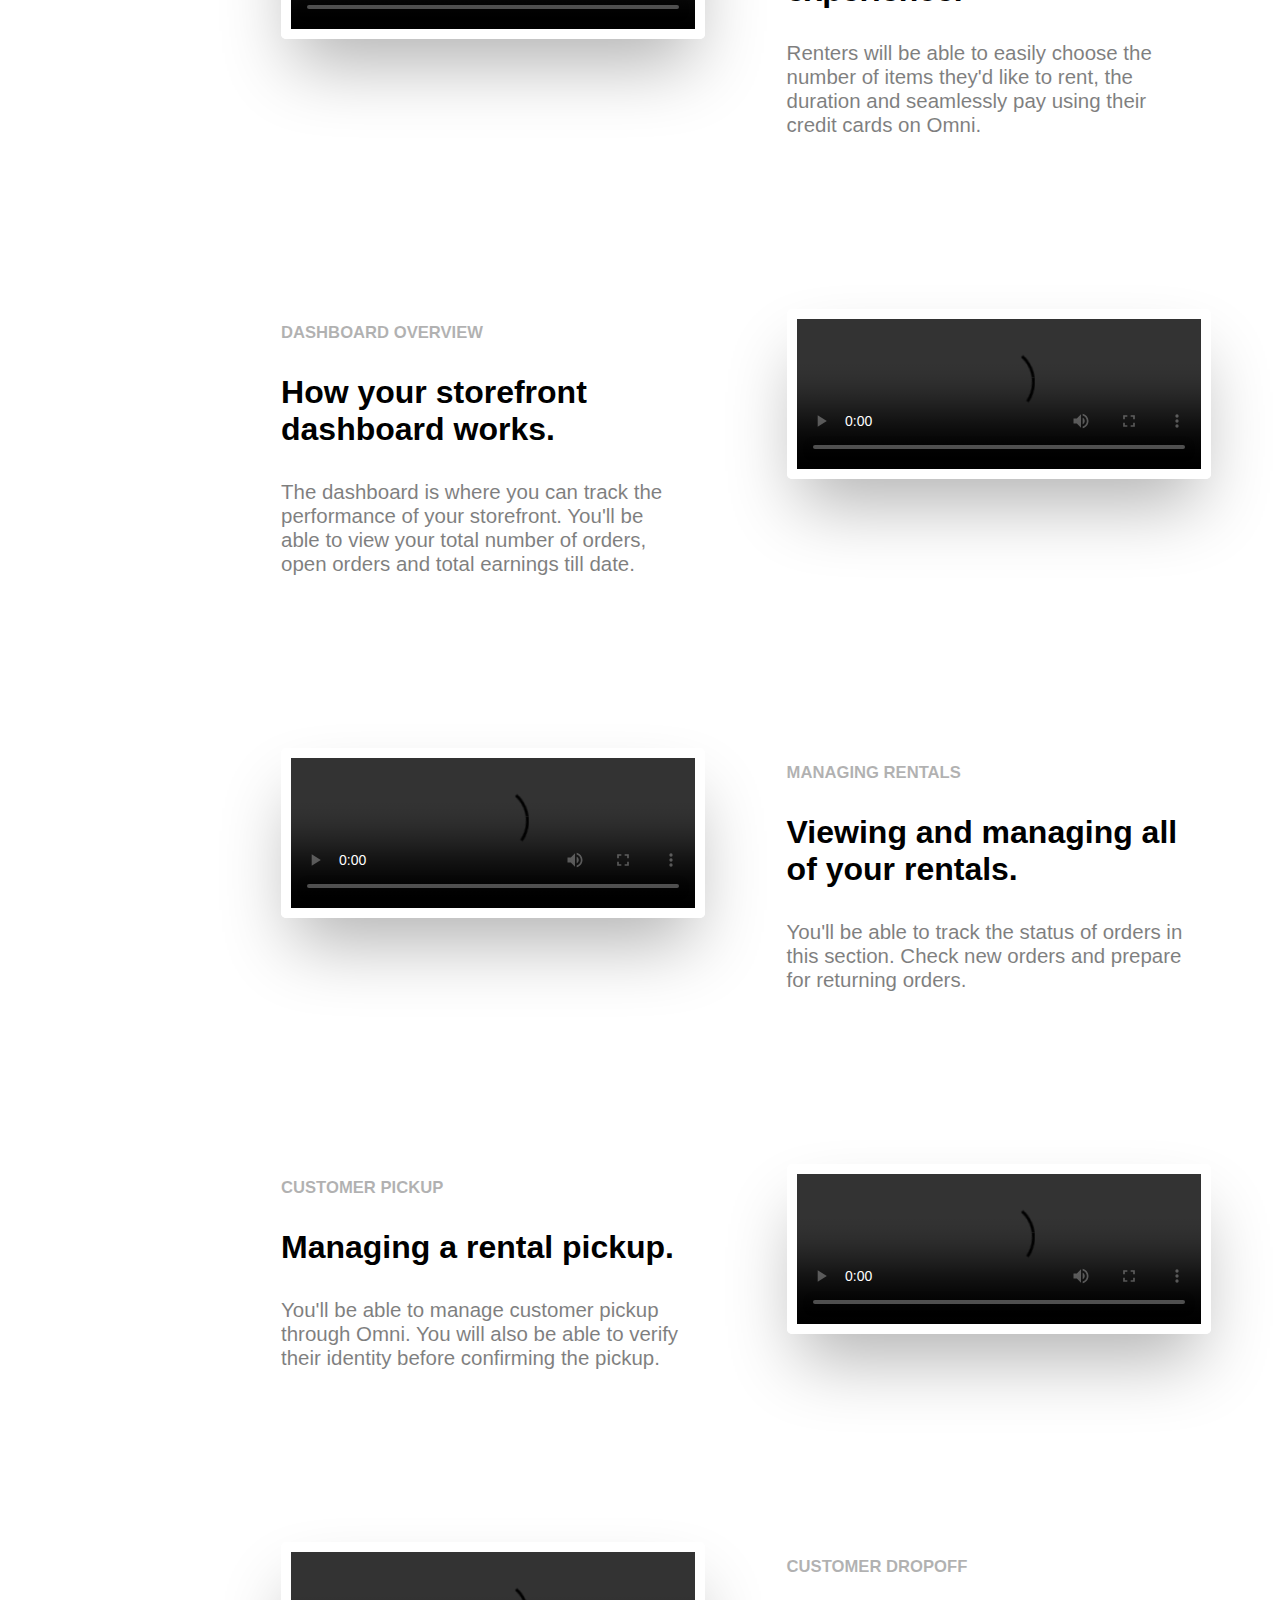
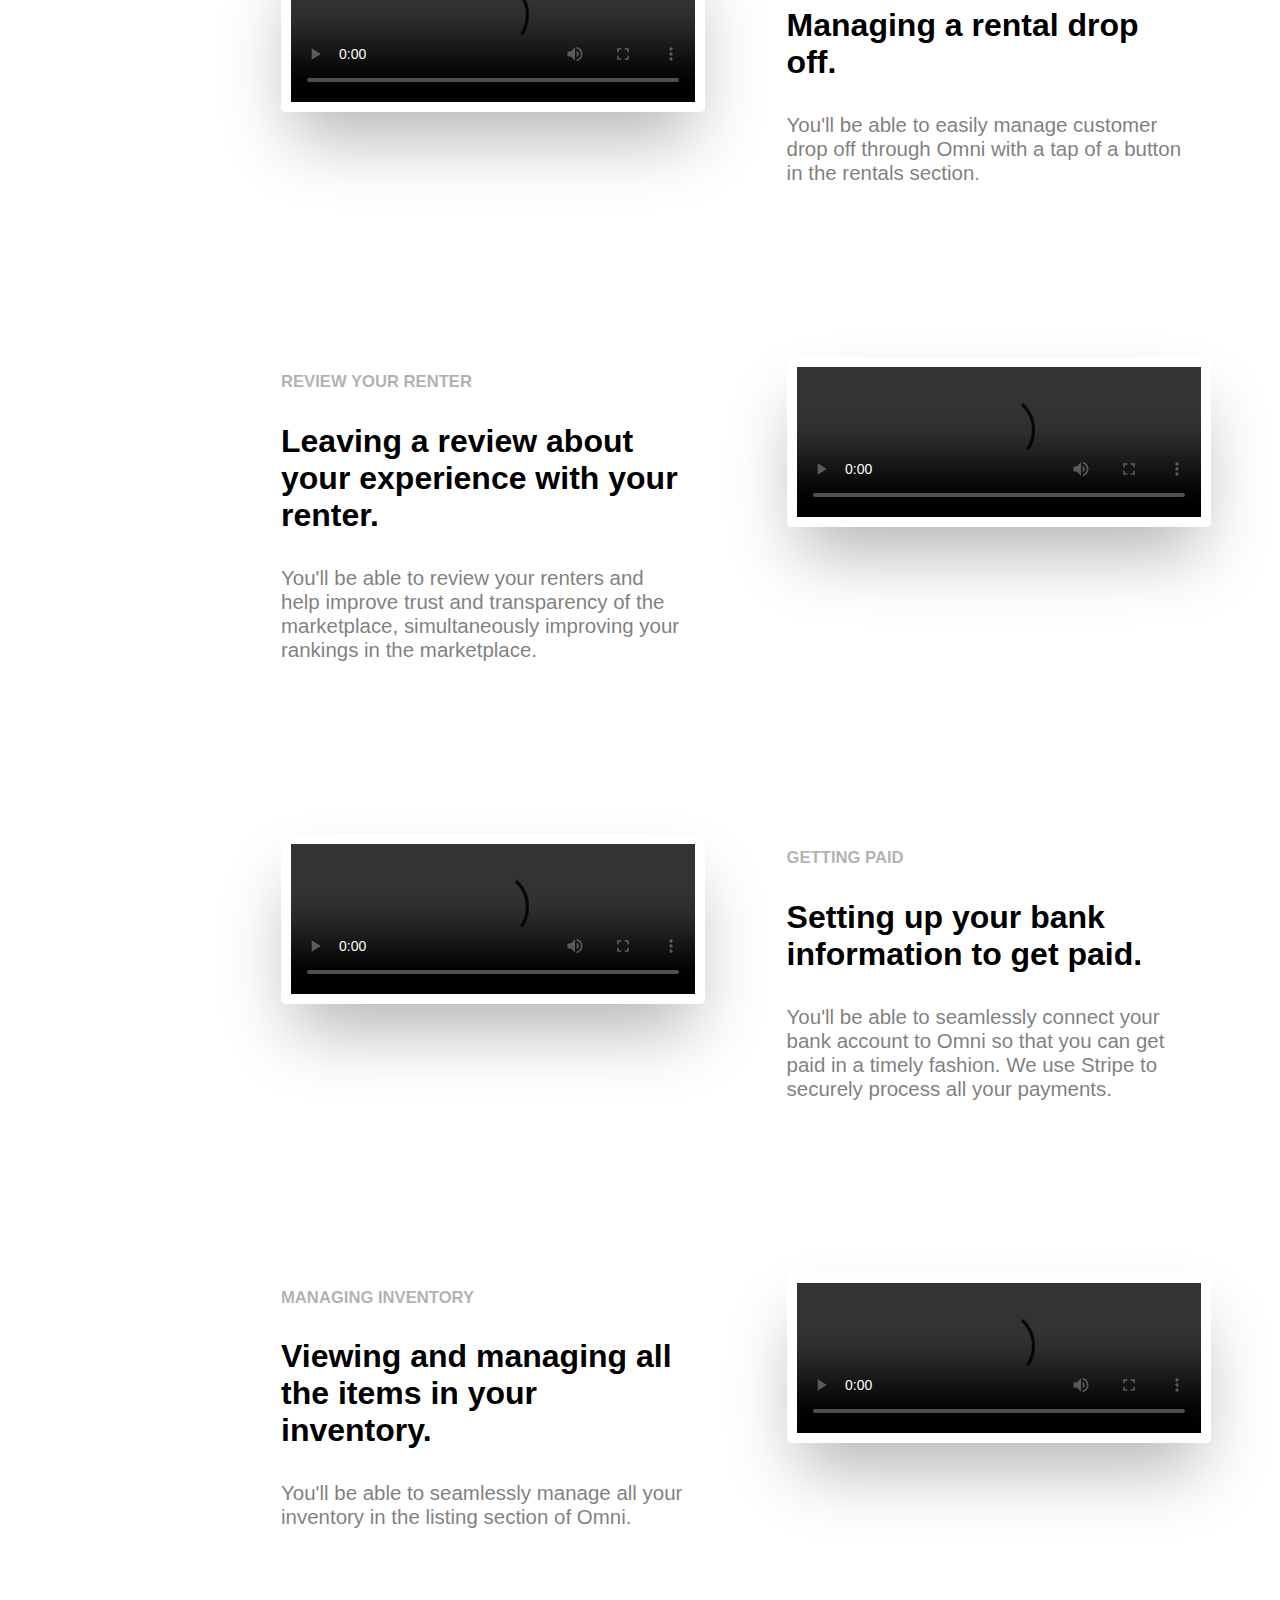
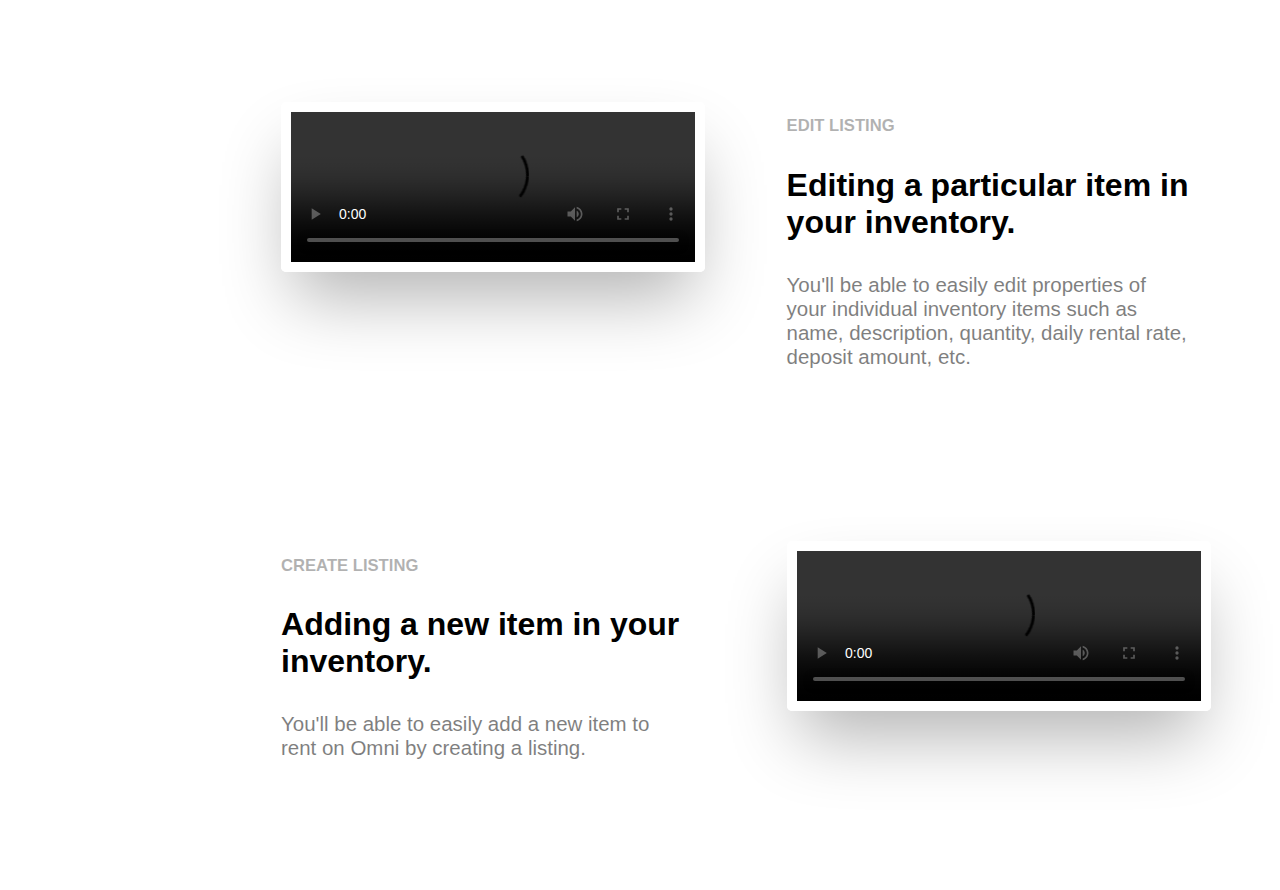
==== commit 9a7b75e2: "setup added copy" ====
--- a/index.html
+++ b/index.html
@@ -51,7 +51,7 @@
             <div class="col">
               <p class="heading-2">Item Discovery</p>
               <p class="heading-3">How your items are discovered.</p>
-              <p class="paragraph-1">Lorem ipsum dolor sit amet, consectetur adipiscing elit, sed do eiusmod tempor incididunt ut labore et dolore magna aliqua. Ut enim ad minim veniam, quis nostrud exercitation ullamco laboris nisi ut aliquip ex ea commodo consequat. </p>
+              <p class="paragraph-1">Renters will be able to discover new items via keyword search or browsing through different categories. </p>
             </div>
           </div>
         </section>
@@ -62,7 +62,7 @@
           <div class="col">
             <p class="heading-2">Item Details</p>
             <p class="heading-3">What your individual items look like on Omni.</p>
-            <p class="paragraph-1">Lorem ipsum dolor sit amet, consectetur adipiscing elit, sed do eiusmod tempor incididunt ut labore et dolore magna aliqua. Ut enim ad minim veniam, quis nostrud exercitation ullamco laboris nisi ut aliquip ex ea commodo consequat. </p>
+            <p class="paragraph-1">Renters will be able to look at high quality images, descriptions, availability and other important details about an item.</p>
           </div>
           <div class="col">
             <video width="400" class="video" controls="">
@@ -85,7 +85,7 @@
           <div class="col">
             <p class="heading-2">Checkout</p>
             <p class="heading-3">The customer checkout experience.</p>
-            <p class="paragraph-1">Lorem ipsum dolor sit amet, consectetur adipiscing elit, sed do eiusmod tempor incididunt ut labore et dolore magna aliqua. Ut enim ad minim veniam, quis nostrud exercitation ullamco laboris nisi ut aliquip ex ea commodo consequat. </p>
+            <p class="paragraph-1">Renters will be able to easily choose the number of items they'd like to rent, the duration and seamlessly pay using their credit cards on Omni.</p>
           </div>
         </div>
       </section>
@@ -96,7 +96,7 @@
           <div class="col">
             <p class="heading-2">Dashboard Overview</p>
             <p class="heading-3">How your storefront dashboard works.</p>
-            <p class="paragraph-1">Lorem ipsum dolor sit amet, consectetur adipiscing elit, sed do eiusmod tempor incididunt ut labore et dolore magna aliqua. Ut enim ad minim veniam, quis nostrud exercitation ullamco laboris nisi ut aliquip ex ea commodo consequat. </p>
+            <p class="paragraph-1">The dashboard is where you can track the performance of your storefront. You'll be able to view your total number of orders, open orders and total earnings till date. </p>
           </div>
           <div class="col">
             <video width="400" class="video" controls="">
@@ -119,7 +119,7 @@
           <div class="col">
             <p class="heading-2">Managing Rentals</p>
             <p class="heading-3">Viewing and managing all of your rentals.</p>
-            <p class="paragraph-1">Lorem ipsum dolor sit amet, consectetur adipiscing elit, sed do eiusmod tempor incididunt ut labore et dolore magna aliqua. Ut enim ad minim veniam, quis nostrud exercitation ullamco laboris nisi ut aliquip ex ea commodo consequat. </p>
+            <p class="paragraph-1">You'll be able to track the status of orders in this section. Check new orders and prepare for returning orders. </p>
           </div>
         </div>
       </section>
@@ -129,7 +129,7 @@
           <div class="col">
             <p class="heading-2">Customer Pickup</p>
             <p class="heading-3">Managing a rental pickup.</p>
-            <p class="paragraph-1">Lorem ipsum dolor sit amet, consectetur adipiscing elit, sed do eiusmod tempor incididunt ut labore et dolore magna aliqua. Ut enim ad minim veniam, quis nostrud exercitation ullamco laboris nisi ut aliquip ex ea commodo consequat. </p>
+            <p class="paragraph-1">You'll be able to manage customer pickup through Omni. You will also be able to verify their identity before confirming the pickup.</p>
           </div>
           <div class="col">
             <video width="400" class="video" controls="">
@@ -151,7 +151,7 @@
           <div class="col">
             <p class="heading-2">Customer Dropoff</p>
             <p class="heading-3">Managing a rental drop off.</p>
-            <p class="paragraph-1">Lorem ipsum dolor sit amet, consectetur adipiscing elit, sed do eiusmod tempor incididunt ut labore et dolore magna aliqua. Ut enim ad minim veniam, quis nostrud exercitation ullamco laboris nisi ut aliquip ex ea commodo consequat. </p>
+            <p class="paragraph-1">You'll be able to easily manage customer drop off through Omni with a tap of a button in the rentals section.</p>
           </div>
         </div>
       </section>
@@ -161,7 +161,7 @@
           <div class="col">
             <p class="heading-2">Review Your Renter</p>
             <p class="heading-3">Leaving a review about your experience with your renter.</p>
-            <p class="paragraph-1">Lorem ipsum dolor sit amet, consectetur adipiscing elit, sed do eiusmod tempor incididunt ut labore et dolore magna aliqua. Ut enim ad minim veniam, quis nostrud exercitation ullamco laboris nisi ut aliquip ex ea commodo consequat. </p>
+            <p class="paragraph-1">You'll be able to review your renters and help improve trust and transparency of the marketplace, simultaneously improving your rankings in the marketplace.</p>
           </div>
           <div class="col">
             <video width="400" class="video" controls="">
@@ -184,7 +184,7 @@
           <div class="col">
             <p class="heading-2">Getting Paid</p>
             <p class="heading-3">Setting up your bank information to get paid.</p>
-            <p class="paragraph-1">Lorem ipsum dolor sit amet, consectetur adipiscing elit, sed do eiusmod tempor incididunt ut labore et dolore magna aliqua. Ut enim ad minim veniam, quis nostrud exercitation ullamco laboris nisi ut aliquip ex ea commodo consequat. </p>
+            <p class="paragraph-1">You'll be able to seamlessly connect your bank account to Omni so that you can get paid in a timely fashion. We use Stripe to securely process all your payments.</p>
           </div>
         </div>   
       </section>             
@@ -194,7 +194,7 @@
           <div class="col">
             <p class="heading-2">Managing Inventory</p>
             <p class="heading-3">Viewing and managing all the items in your inventory.</p>
-            <p class="paragraph-1">Lorem ipsum dolor sit amet, consectetur adipiscing elit, sed do eiusmod tempor incididunt ut labore et dolore magna aliqua. Ut enim ad minim veniam, quis nostrud exercitation ullamco laboris nisi ut aliquip ex ea commodo consequat. </p>
+            <p class="paragraph-1">You'll be able to seamlessly manage all your inventory in the listing section of Omni.</p>
           </div>
           <div class="col">
             <video width="400" class="video" controls="">
@@ -216,7 +216,7 @@
           <div class="col">
             <p class="heading-2">Edit Listing</p>
             <p class="heading-3">Editing a particular item in your inventory.</p>
-            <p class="paragraph-1">Lorem ipsum dolor sit amet, consectetur adipiscing elit, sed do eiusmod tempor incididunt ut labore et dolore magna aliqua. Ut enim ad minim veniam, quis nostrud exercitation ullamco laboris nisi ut aliquip ex ea commodo consequat. </p>
+            <p class="paragraph-1">You'll be able to easily edit properties of your individual inventory items such as name, description, quantity, daily rental rate, deposit amount, etc.</p>
           </div>
         </div>
       </section>              
@@ -224,9 +224,9 @@
       <section id="13">
         <div class="flex-grid">
           <div class="col">
-            <p class="heading-2">Create a listing</p>
+            <p class="heading-2">Create Listing</p>
             <p class="heading-3">Adding a new item in your inventory.</p>
-            <p class="paragraph-1">Lorem ipsum dolor sit amet, consectetur adipiscing elit, sed do eiusmod tempor incididunt ut labore et dolore magna aliqua. Ut enim ad minim veniam, quis nostrud exercitation ullamco laboris nisi ut aliquip ex ea commodo consequat. </p>
+            <p class="paragraph-1">You'll be able to easily add a new item to rent on Omni by creating a listing.</p>
           </div>
           <div class="col">
             <video width="400" class="video" controls="">
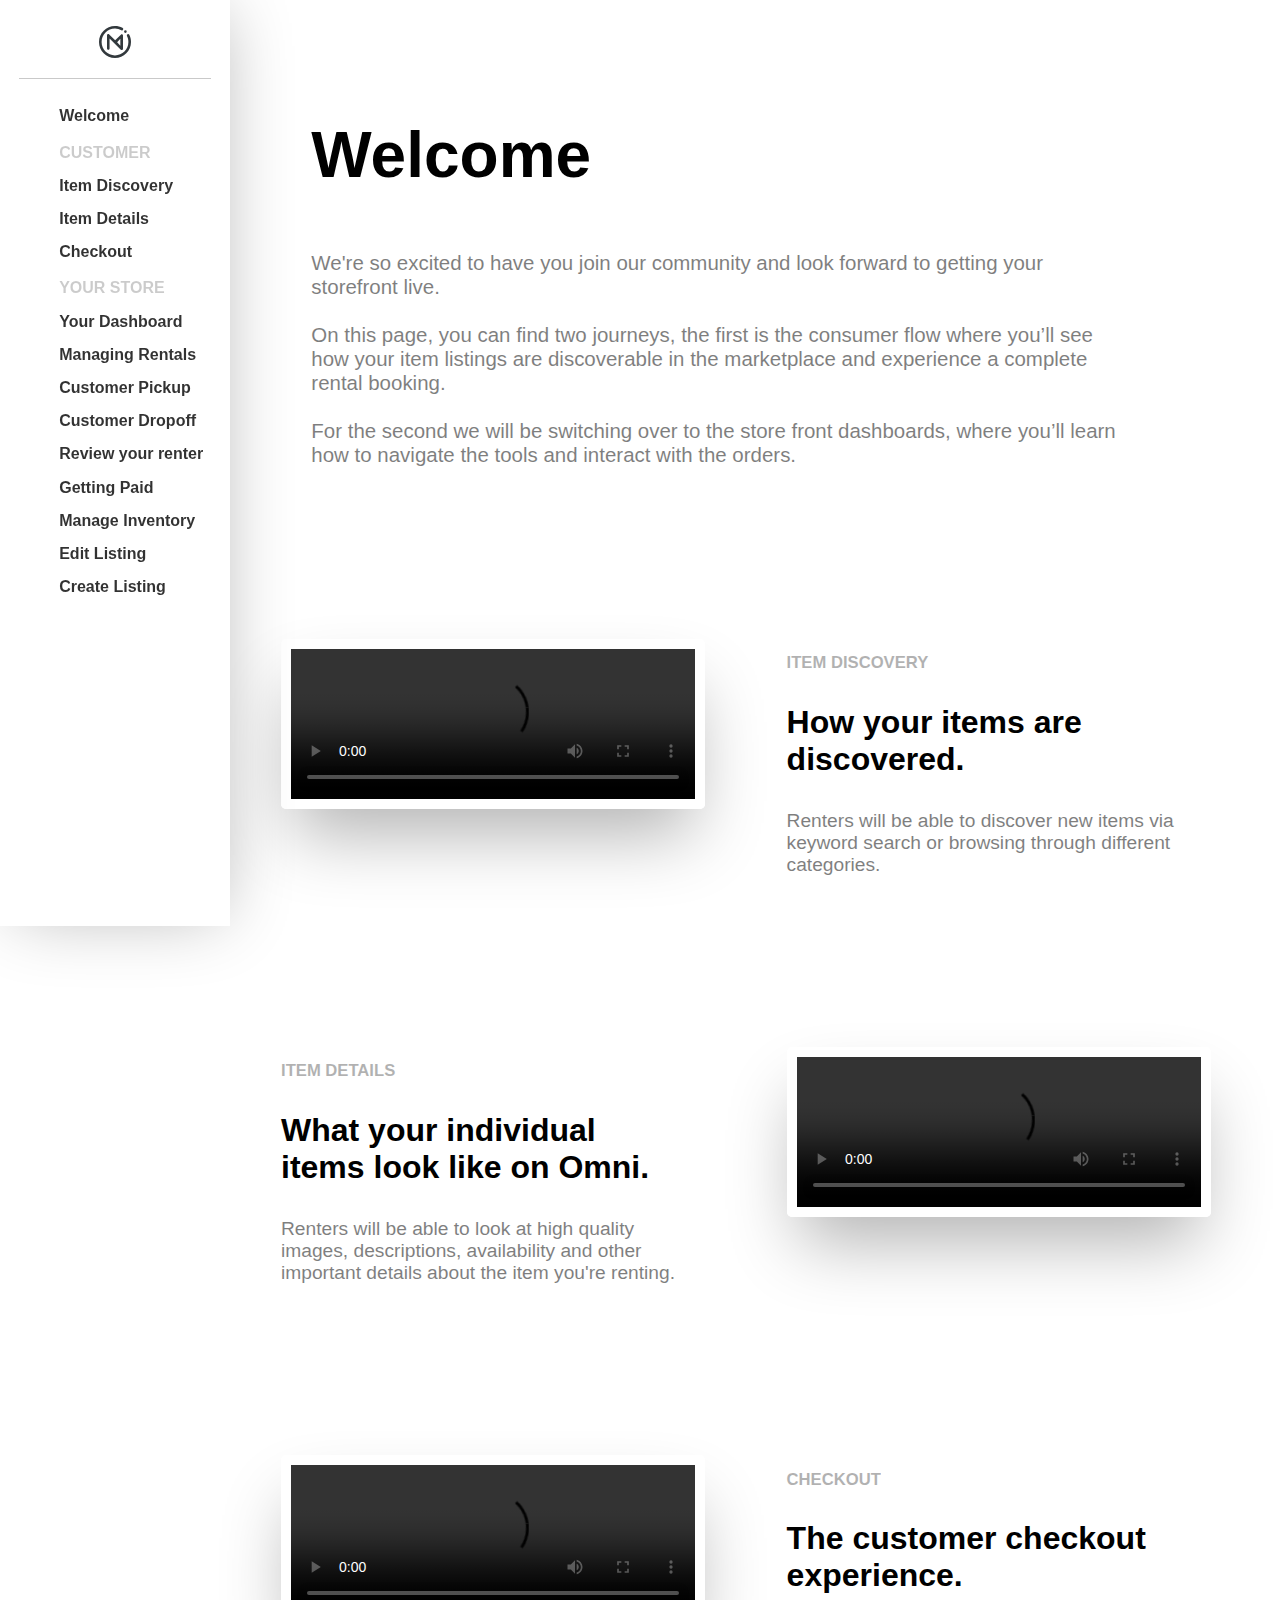
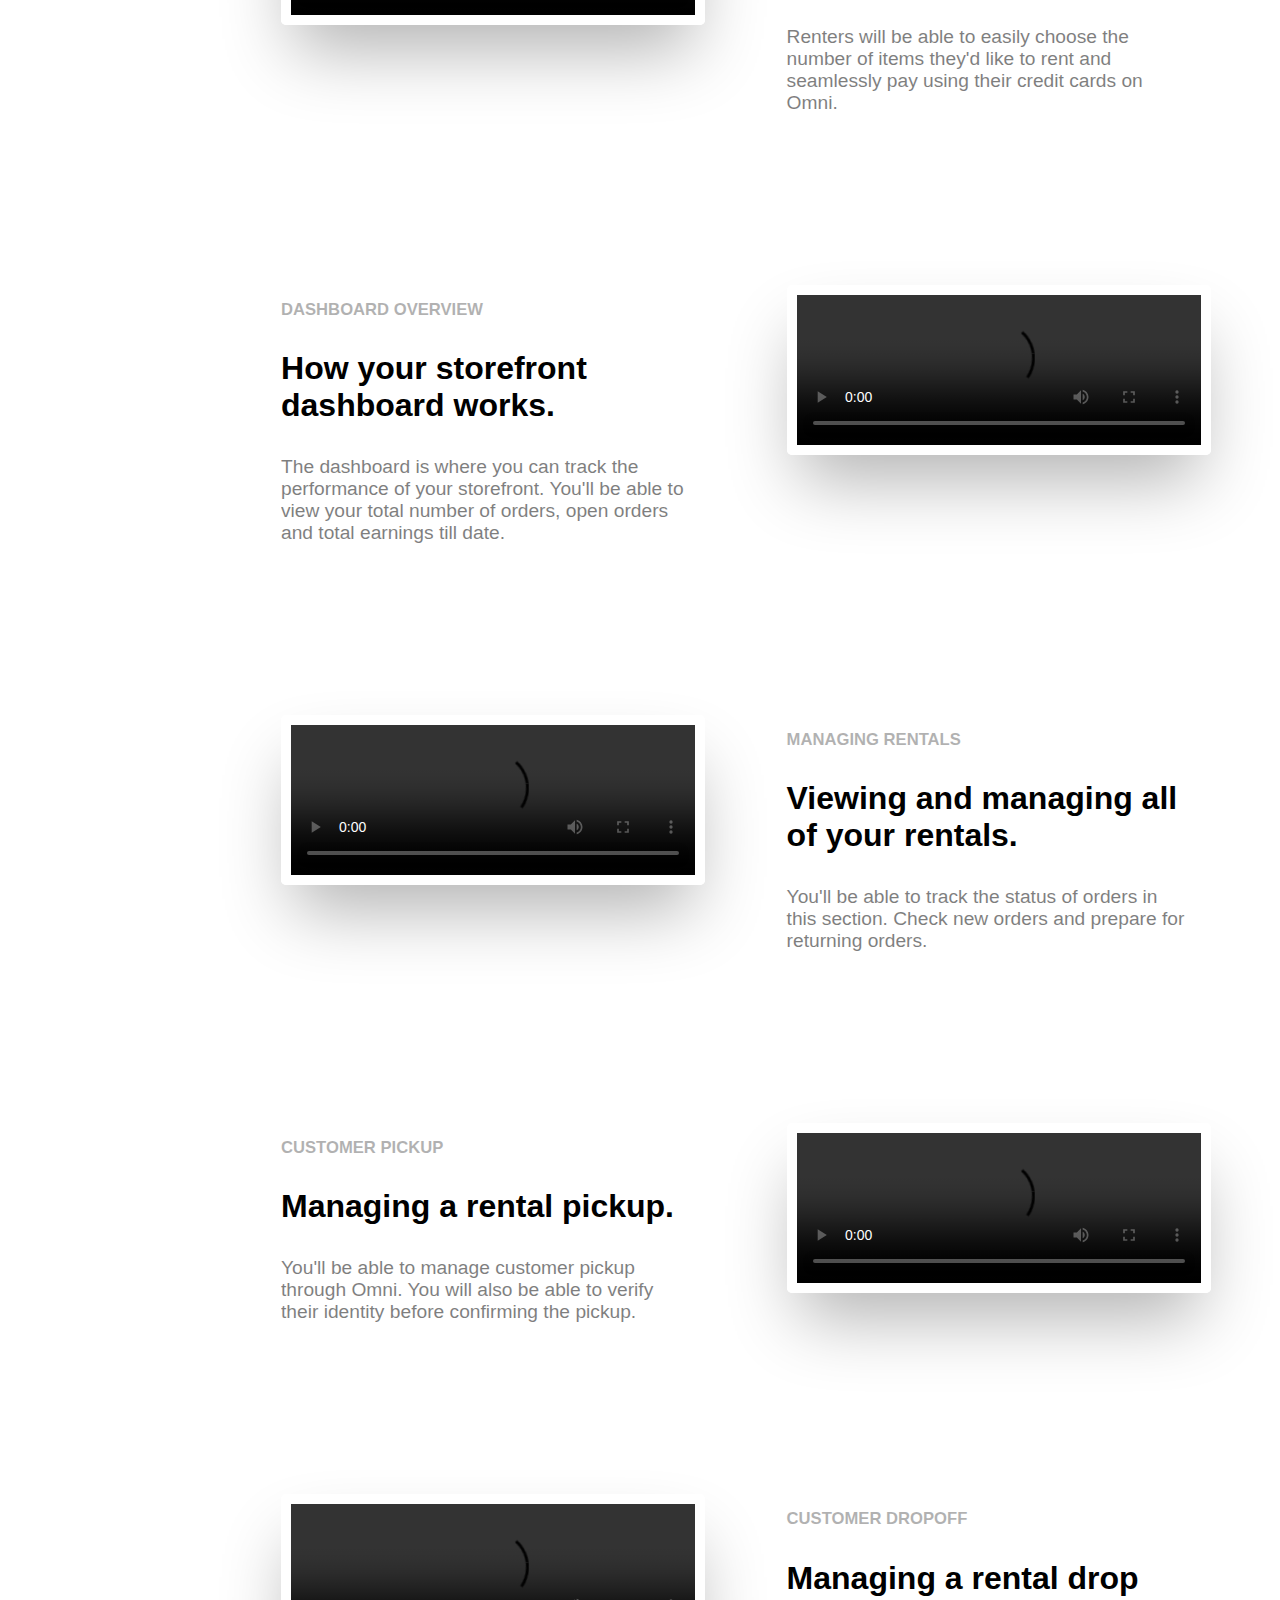
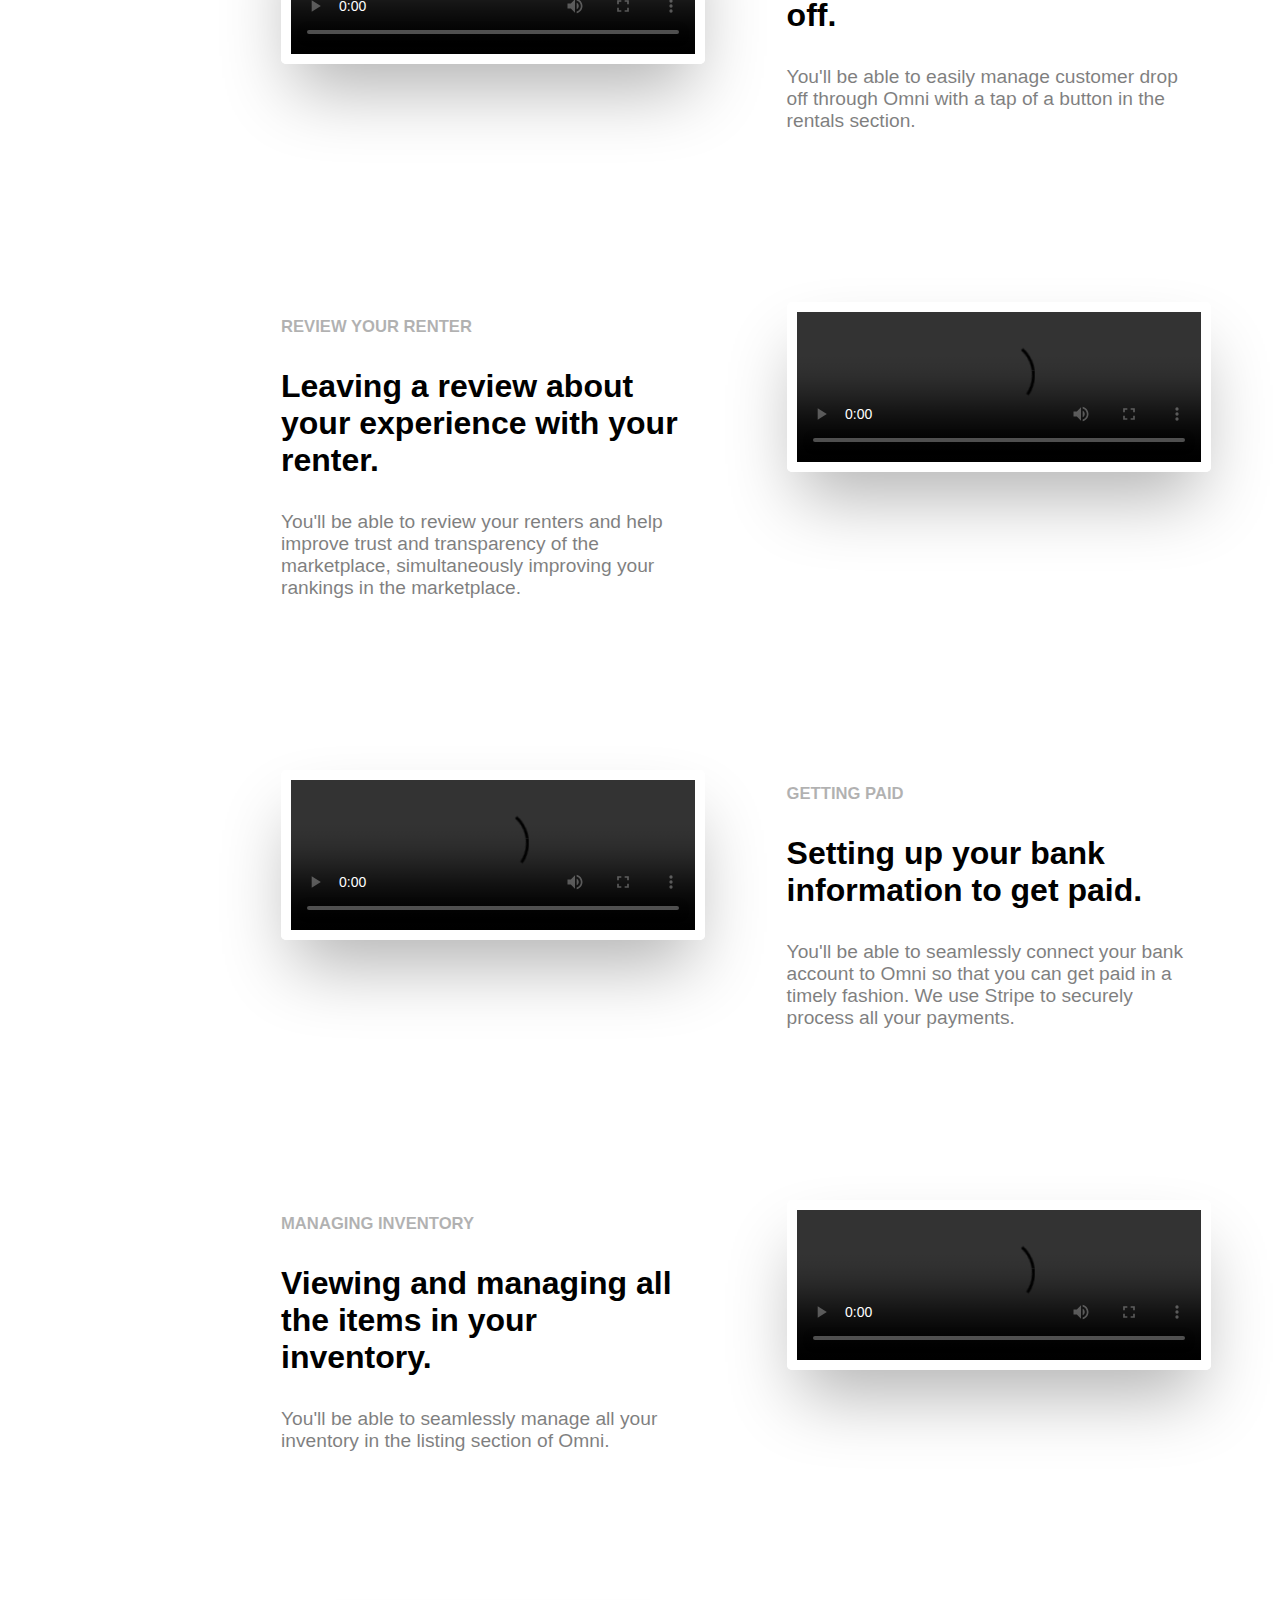
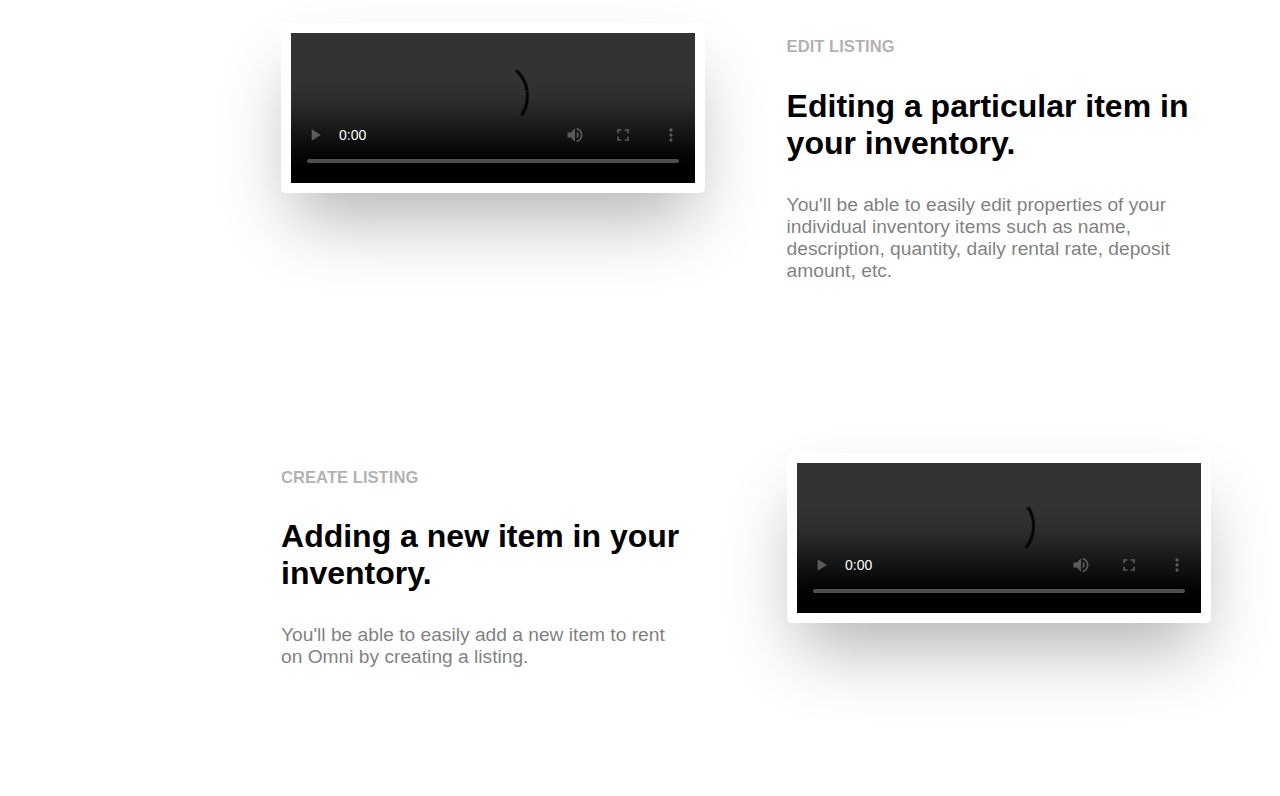
==== commit b343b0ab: "update" ====
--- a/index.html
+++ b/index.html
@@ -29,7 +29,7 @@
           <div class="flex-grid">
             <div class="col1">
               <p class="heading-1">Welcome</p>
-              <p class="paragraph-1">
+              <p class="main-para">
                 We're so excited to have you join our community and look forward to getting your storefront live.<br/><br/>
 
                 On this page, you can find two journeys, the first is the consumer flow where you’ll see how your item listings are discoverable in the marketplace and experience a complete rental booking.<br/><br/>
@@ -62,7 +62,7 @@
           <div class="col">
             <p class="heading-2">Item Details</p>
             <p class="heading-3">What your individual items look like on Omni.</p>
-            <p class="paragraph-1">Renters will be able to look at high quality images, descriptions, availability and other important details about an item.</p>
+            <p class="paragraph-1">Renters will be able to look at high quality images, descriptions, availability and other important details about the item you're renting.</p>
           </div>
           <div class="col">
             <video width="400" class="video" controls="">
@@ -85,7 +85,7 @@
           <div class="col">
             <p class="heading-2">Checkout</p>
             <p class="heading-3">The customer checkout experience.</p>
-            <p class="paragraph-1">Renters will be able to easily choose the number of items they'd like to rent, the duration and seamlessly pay using their credit cards on Omni.</p>
+            <p class="paragraph-1">Renters will be able to easily choose the number of items they'd like to rent and seamlessly pay using their credit cards on Omni.</p>
           </div>
         </div>
       </section>
--- a/index.css
+++ b/index.css
@@ -49,8 +49,14 @@
 		font-weight: 800;
 	}
 
+	.main-para{
+		font-size: 1.6vw;
+		font-weight: 400;
+		opacity: 0.5;
+	}
+
 	.paragraph-1{
-		font-size: 1.6vw;
+		font-size: 1.5vw;
 		font-weight: 400;
 		opacity: 0.5;
 	}
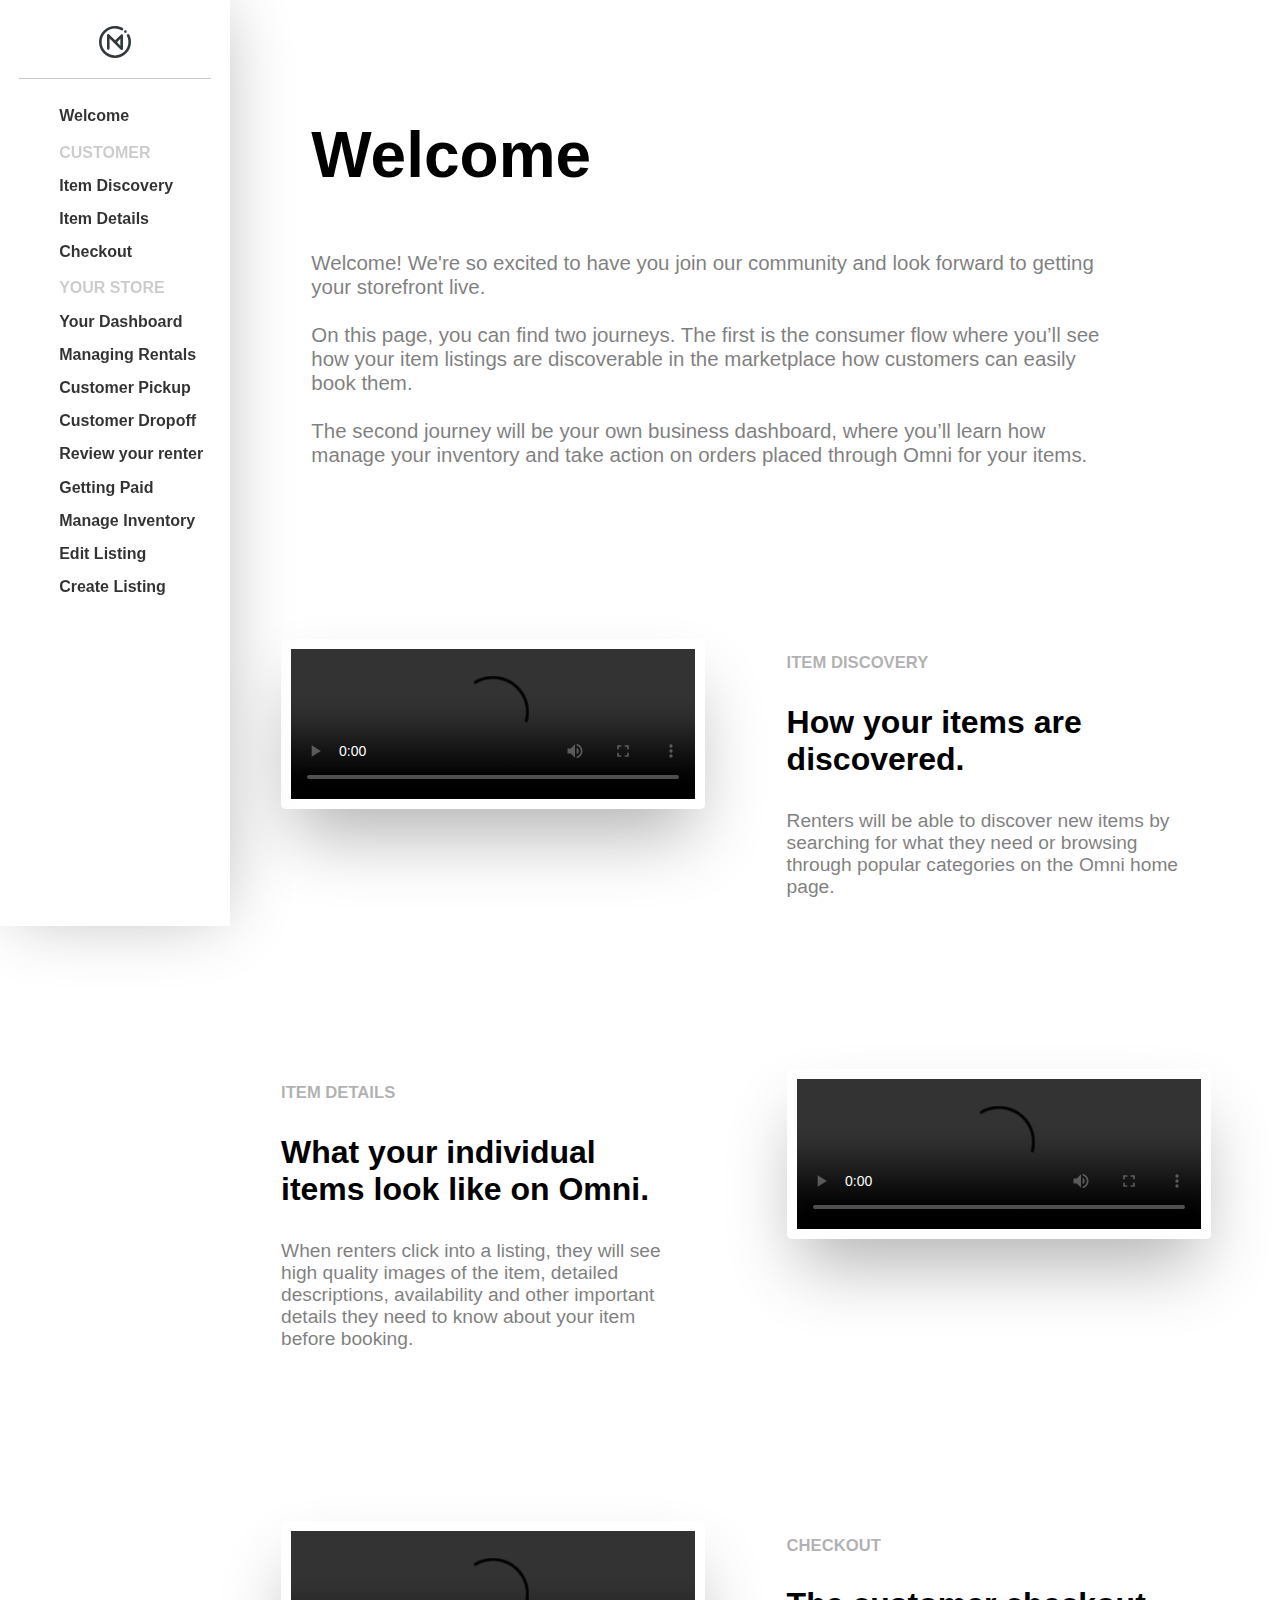
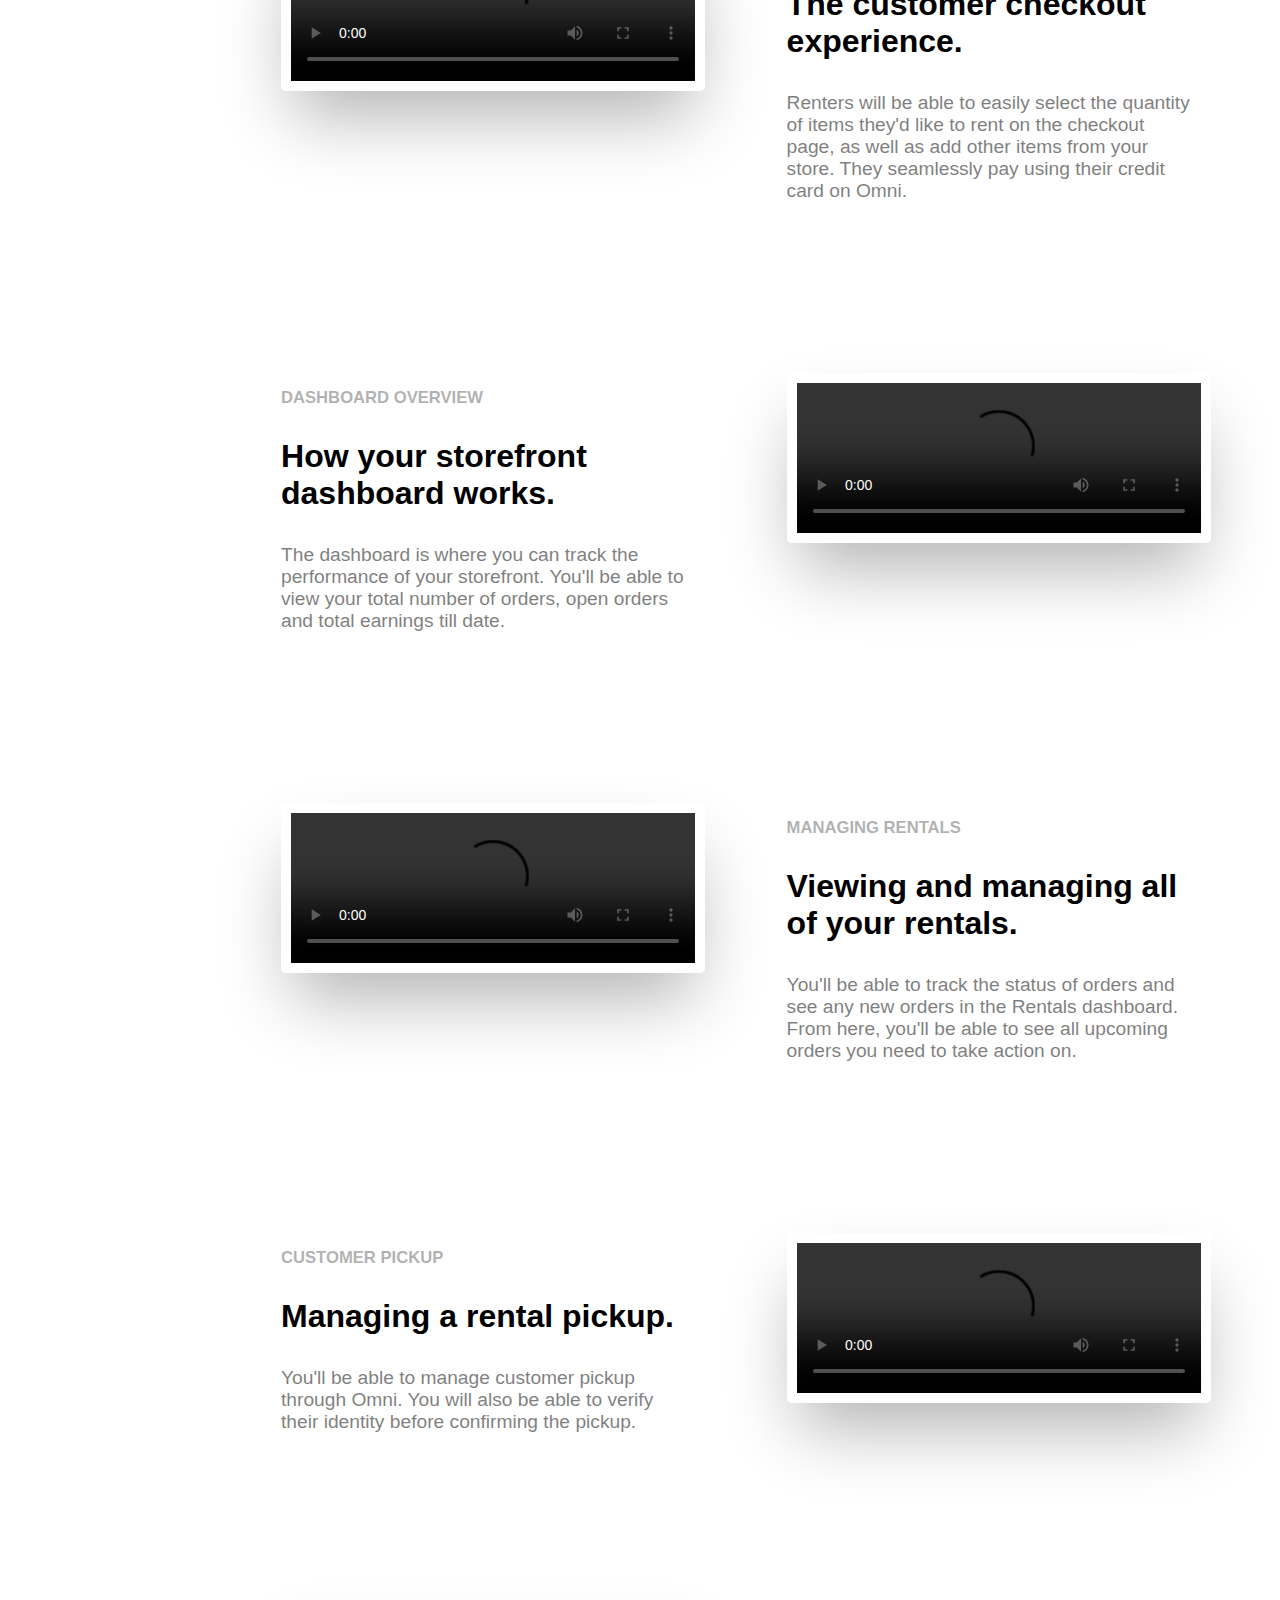
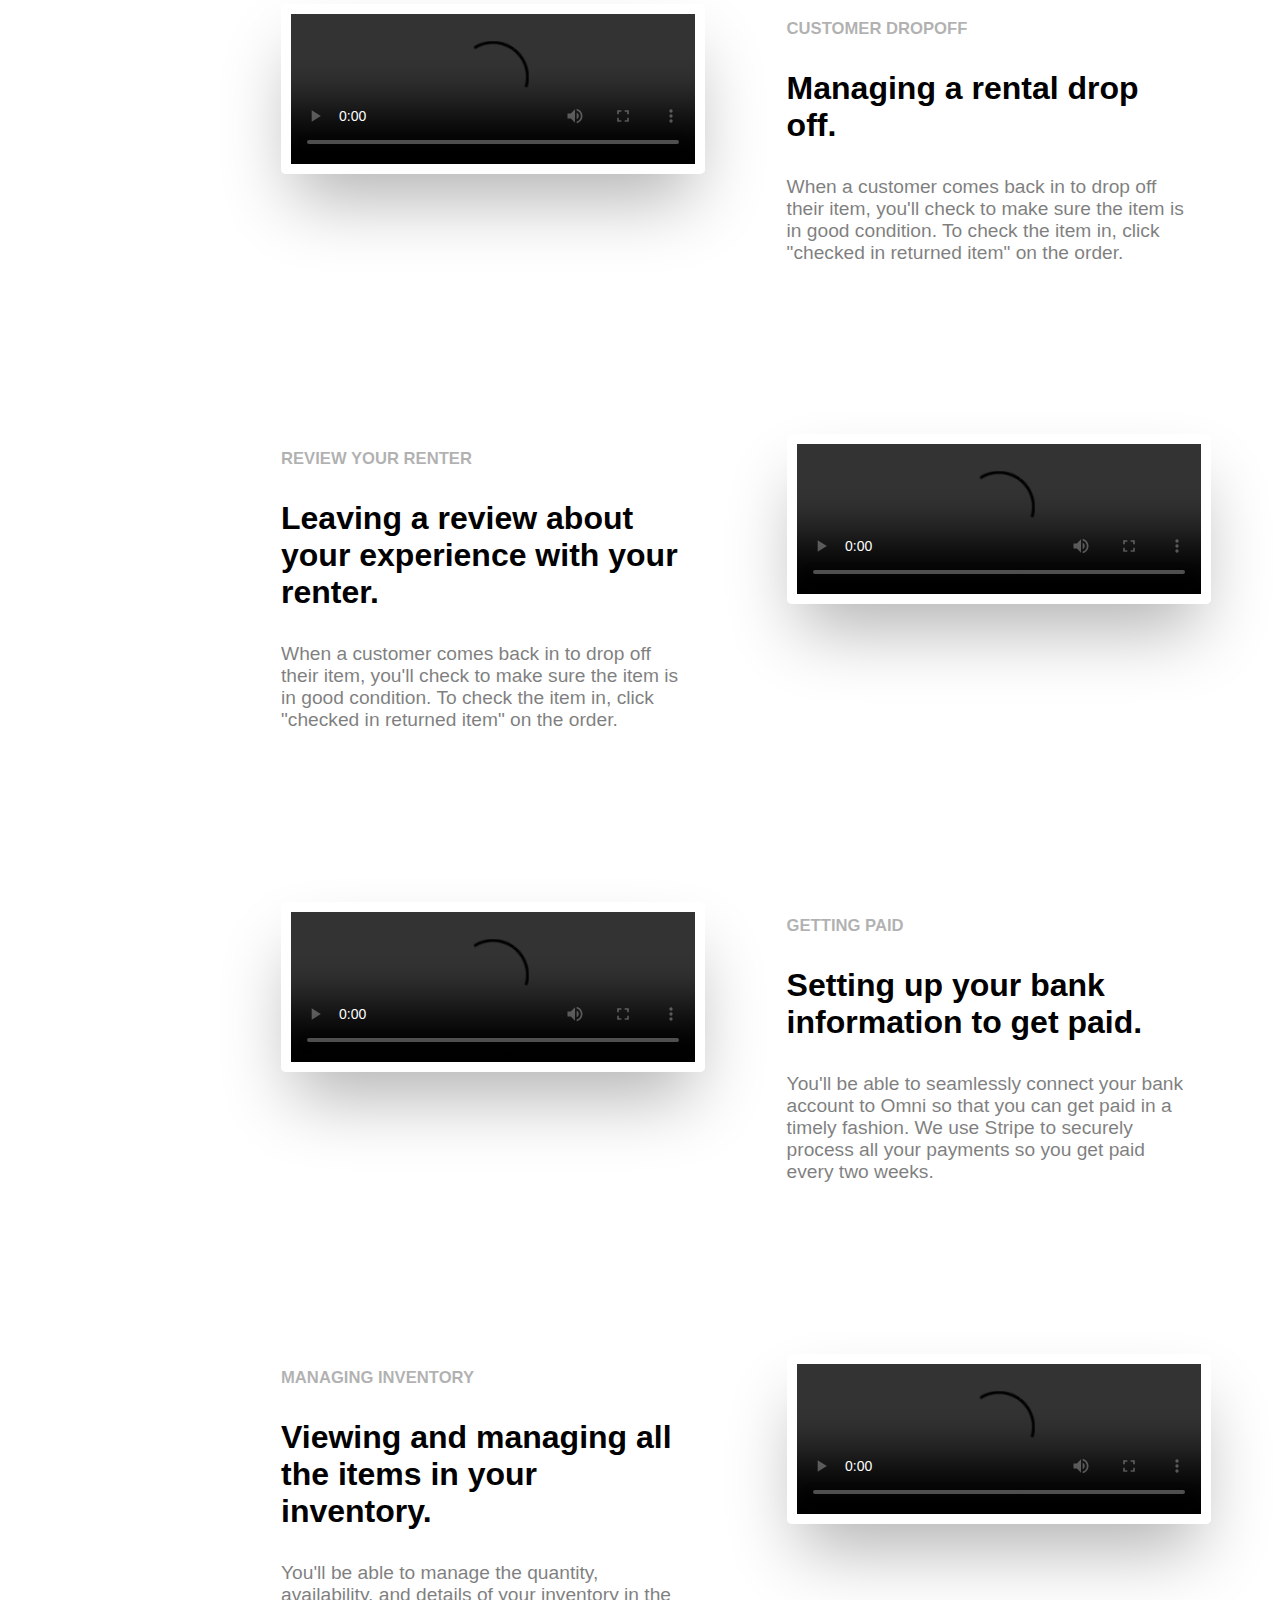
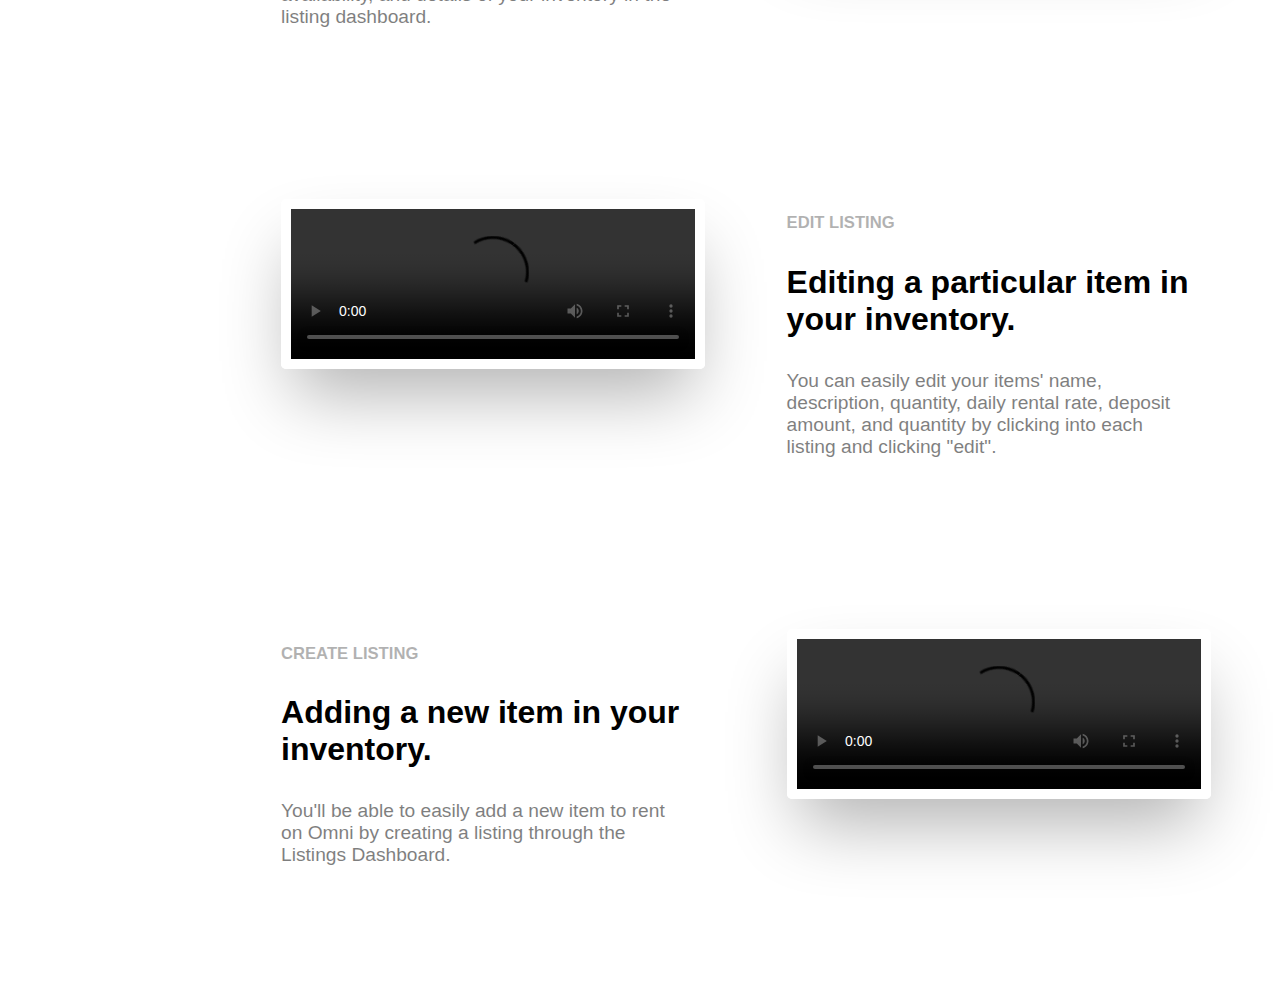
==== commit a64a9f0b: "updated copy" ====
--- a/index.html
+++ b/index.html
@@ -30,11 +30,11 @@
             <div class="col1">
               <p class="heading-1">Welcome</p>
               <p class="main-para">
-                We're so excited to have you join our community and look forward to getting your storefront live.<br/><br/>
-
-                On this page, you can find two journeys, the first is the consumer flow where you’ll see how your item listings are discoverable in the marketplace and experience a complete rental booking.<br/><br/>
-
-                For the second we will be switching over to the store front dashboards, where you’ll learn how to navigate the tools and interact with the orders.
+                Welcome! We're so excited to have you join our community and look forward to getting your storefront live.<br/><br/>
+
+                On this page, you can find two journeys. The first is the consumer flow where you’ll see how your item listings are discoverable in the marketplace how customers can easily book them.<br/><br/>
+
+                The second journey will be your own business dashboard, where you’ll learn how manage your inventory and take action on orders placed through Omni for your items.
               </p>
             </div>
           </div>
@@ -51,7 +51,7 @@
             <div class="col">
               <p class="heading-2">Item Discovery</p>
               <p class="heading-3">How your items are discovered.</p>
-              <p class="paragraph-1">Renters will be able to discover new items via keyword search or browsing through different categories. </p>
+              <p class="paragraph-1">Renters will be able to discover new items by searching for what they need or browsing through popular categories on the Omni home page. </p>
             </div>
           </div>
         </section>
@@ -62,7 +62,7 @@
           <div class="col">
             <p class="heading-2">Item Details</p>
             <p class="heading-3">What your individual items look like on Omni.</p>
-            <p class="paragraph-1">Renters will be able to look at high quality images, descriptions, availability and other important details about the item you're renting.</p>
+            <p class="paragraph-1">When renters click into a listing, they will see high quality images of the item, detailed descriptions, availability and other important details they need to know about your item before booking.</p>
           </div>
           <div class="col">
             <video width="400" class="video" controls="">
@@ -85,7 +85,7 @@
           <div class="col">
             <p class="heading-2">Checkout</p>
             <p class="heading-3">The customer checkout experience.</p>
-            <p class="paragraph-1">Renters will be able to easily choose the number of items they'd like to rent and seamlessly pay using their credit cards on Omni.</p>
+            <p class="paragraph-1">Renters will be able to easily select the quantity of items they'd like to rent on the checkout page, as well as add other items from your store. They seamlessly pay using their credit card on Omni.</p>
           </div>
         </div>
       </section>
@@ -119,7 +119,7 @@
           <div class="col">
             <p class="heading-2">Managing Rentals</p>
             <p class="heading-3">Viewing and managing all of your rentals.</p>
-            <p class="paragraph-1">You'll be able to track the status of orders in this section. Check new orders and prepare for returning orders. </p>
+            <p class="paragraph-1">You'll be able to track the status of orders and see any new orders in the Rentals dashboard. From here, you'll be able to see all upcoming orders you need to take action on.</p>
           </div>
         </div>
       </section>
@@ -151,7 +151,7 @@
           <div class="col">
             <p class="heading-2">Customer Dropoff</p>
             <p class="heading-3">Managing a rental drop off.</p>
-            <p class="paragraph-1">You'll be able to easily manage customer drop off through Omni with a tap of a button in the rentals section.</p>
+            <p class="paragraph-1">When a customer comes back in to drop off their item, you'll check to make sure the item is in good condition. To check the item in, click "checked in returned item" on the order.</p>
           </div>
         </div>
       </section>
@@ -161,7 +161,7 @@
           <div class="col">
             <p class="heading-2">Review Your Renter</p>
             <p class="heading-3">Leaving a review about your experience with your renter.</p>
-            <p class="paragraph-1">You'll be able to review your renters and help improve trust and transparency of the marketplace, simultaneously improving your rankings in the marketplace.</p>
+            <p class="paragraph-1">When a customer comes back in to drop off their item, you'll check to make sure the item is in good condition. To check the item in, click "checked in returned item" on the order.</p>
           </div>
           <div class="col">
             <video width="400" class="video" controls="">
@@ -184,7 +184,7 @@
           <div class="col">
             <p class="heading-2">Getting Paid</p>
             <p class="heading-3">Setting up your bank information to get paid.</p>
-            <p class="paragraph-1">You'll be able to seamlessly connect your bank account to Omni so that you can get paid in a timely fashion. We use Stripe to securely process all your payments.</p>
+            <p class="paragraph-1">You'll be able to seamlessly connect your bank account to Omni so that you can get paid in a timely fashion. We use Stripe to securely process all your payments so you get paid every two weeks.</p>
           </div>
         </div>   
       </section>             
@@ -194,7 +194,7 @@
           <div class="col">
             <p class="heading-2">Managing Inventory</p>
             <p class="heading-3">Viewing and managing all the items in your inventory.</p>
-            <p class="paragraph-1">You'll be able to seamlessly manage all your inventory in the listing section of Omni.</p>
+            <p class="paragraph-1">You'll be able to manage the quantity, availability, and details of your inventory in the listing dashboard.</p>
           </div>
           <div class="col">
             <video width="400" class="video" controls="">
@@ -216,7 +216,7 @@
           <div class="col">
             <p class="heading-2">Edit Listing</p>
             <p class="heading-3">Editing a particular item in your inventory.</p>
-            <p class="paragraph-1">You'll be able to easily edit properties of your individual inventory items such as name, description, quantity, daily rental rate, deposit amount, etc.</p>
+            <p class="paragraph-1">You can easily edit your items' name, description, quantity, daily rental rate, deposit amount, and quantity by clicking into each listing and clicking "edit".</p>
           </div>
         </div>
       </section>              
@@ -226,7 +226,7 @@
           <div class="col">
             <p class="heading-2">Create Listing</p>
             <p class="heading-3">Adding a new item in your inventory.</p>
-            <p class="paragraph-1">You'll be able to easily add a new item to rent on Omni by creating a listing.</p>
+            <p class="paragraph-1">You'll be able to easily add a new item to rent on Omni by creating a listing through the Listings Dashboard.</p>
           </div>
           <div class="col">
             <video width="400" class="video" controls="">
